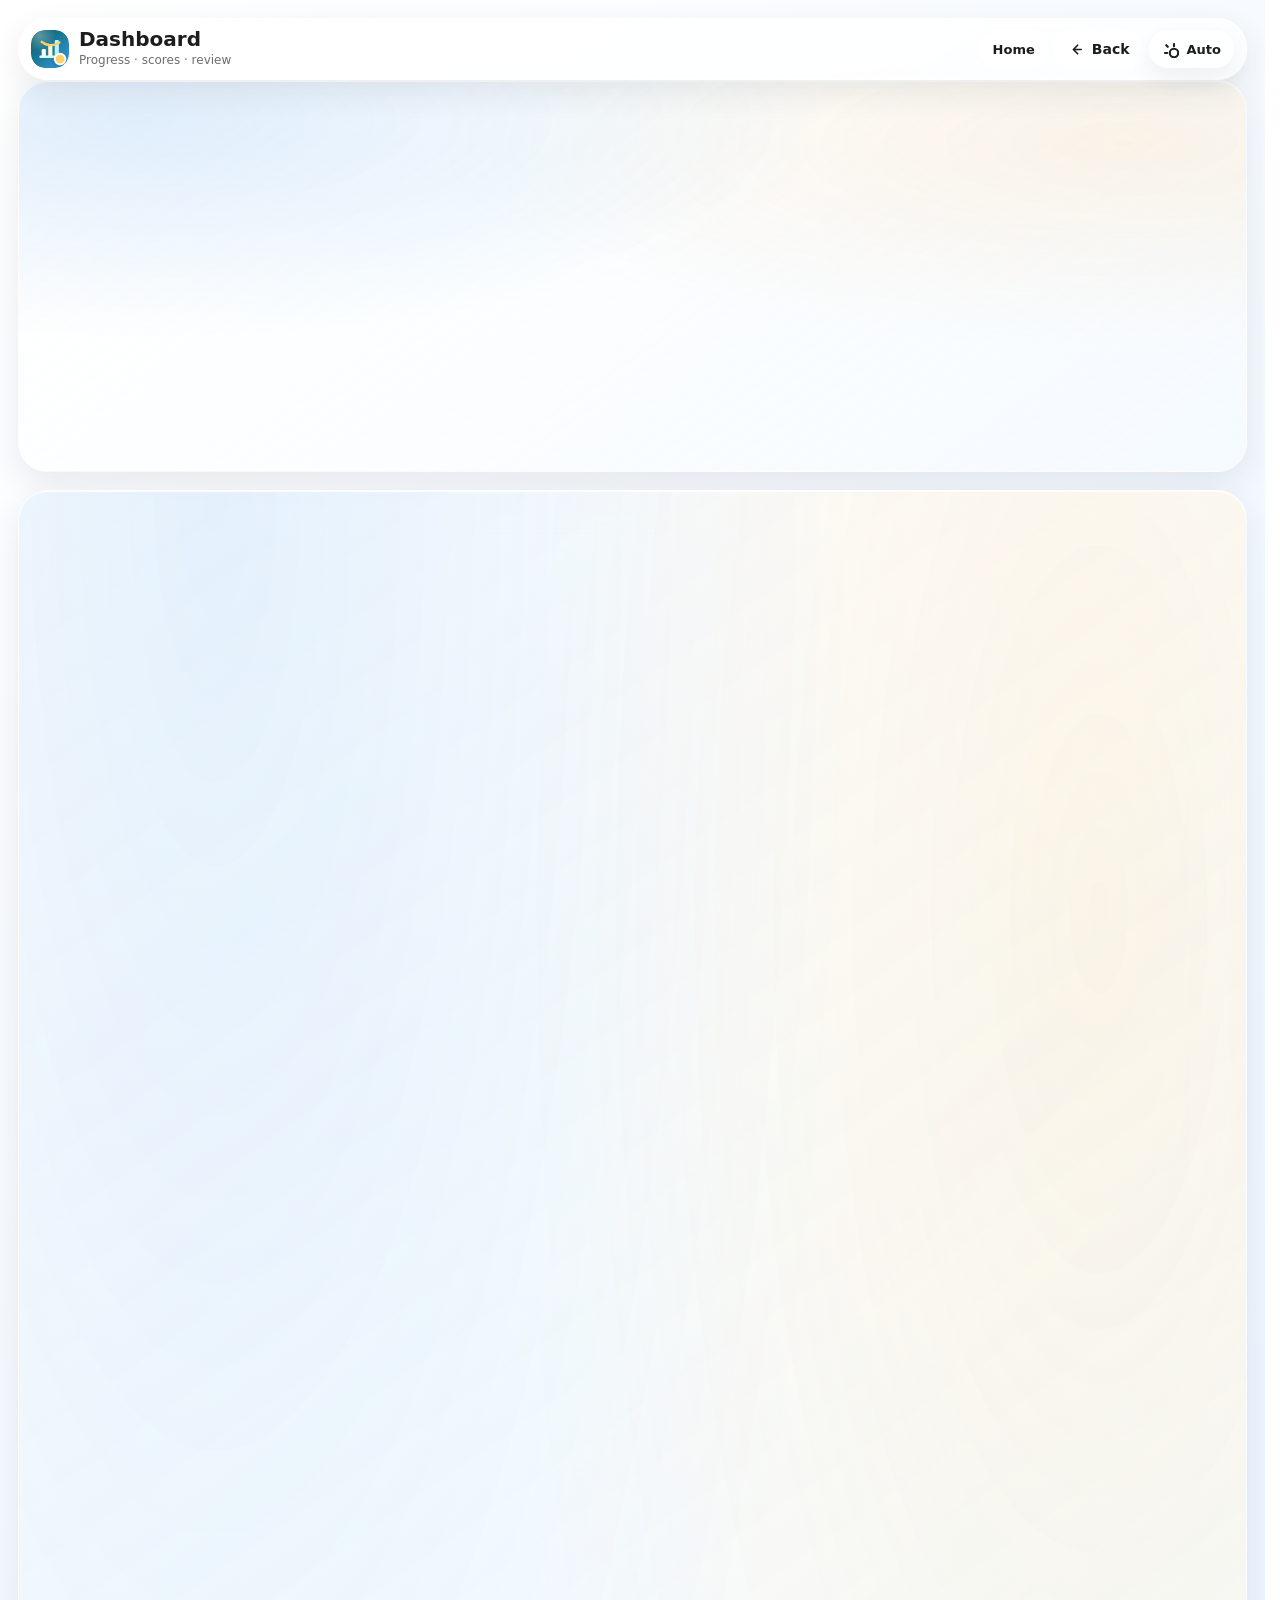
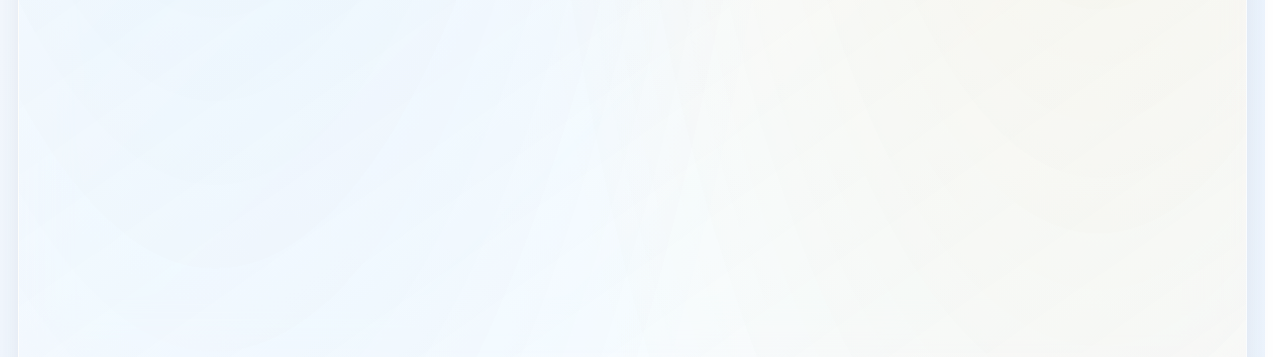
==== dashboard.html @ 64fb2391 "Move dashboard to dedicated page" ====
<!doctype html>
<html lang="en">
  <head>
    <meta charset="utf-8">
    <meta name="viewport" content="width=device-width, initial-scale=1">
    <title>AP Exam Practice | Dashboard</title>
    <meta name="description" content="AP Exam Practice study dashboard with local progress, score history, review priorities, and section shortcuts.">
    <meta property="og:title" content="AP Exam Practice | Dashboard">
    <meta property="og:description" content="Track local AP practice progress, score history, review priorities, and section shortcuts.">
    <meta property="og:type" content="website">
    <meta property="og:url" content="https://alanlu439.github.io/ap/dashboard.html">
    <meta property="og:image" content="https://alanlu439.github.io/ap/assets/social-preview.png">
    <meta name="twitter:card" content="summary_large_image">
    <meta name="twitter:image" content="https://alanlu439.github.io/ap/assets/social-preview.png">
    <link rel="icon" type="image/svg+xml" href="assets/ap-icon.svg">
    <script>try{const m=localStorage.getItem("ap-practice-theme-mode-v1");const s=window.matchMedia&&window.matchMedia("(prefers-color-scheme: dark)").matches?"dark":"light";document.documentElement.dataset.theme=m==="dark"||m==="light"?m:s;document.documentElement.dataset.themeMode=m==="dark"||m==="light"?m:"auto"}catch{document.documentElement.dataset.theme="light";document.documentElement.dataset.themeMode="auto"}</script>
    <link rel="stylesheet" href="styles.css">
  </head>
  <body>
    <div class="app-shell">
      <header class="topbar">
        <a class="brand-block brand-link" href="index.html" aria-label="AP Exam Practice home">
          <div class="brand-mark" aria-hidden="true">
            <img src="assets/ap-icon.svg" alt="">
          </div>
          <div>
            <h1>Dashboard</h1>
            <p>Progress · scores · review</p>
          </div>
        </a>
        <nav class="page-nav" aria-label="Dashboard navigation">
          <a href="index.html">Home</a>
          <button class="text-button secondary compact back-button" type="button" data-back-button><svg viewBox="0 0 24 24" aria-hidden="true"><path d="M15 6l-6 6 6 6M10 12h10"/></svg><span>Back</span></button>
        </nav>
      </header>

      <main class="dashboard-page">
        <section class="dashboard-command-header" aria-labelledby="studyDashboardTitle">
          <div>
            <span>Study Dashboard</span>
            <h2 id="studyDashboardTitle">All-in-one practice dashboard</h2>
          </div>
          <div class="dashboard-control-bar" aria-label="Dashboard controls">
            <label for="dashboardSubjectSelect">
              <span>Subject</span>
              <select id="dashboardSubjectSelect" aria-label="Select dashboard subject"></select>
            </label>
            <label for="dashboardUnitSelect">
              <span>Focus</span>
              <select id="dashboardUnitSelect" aria-label="Select dashboard unit focus"></select>
            </label>
          </div>
        </section>

        <section class="study-dashboard-panel dashboard-pro-panel" aria-label="Study dashboard">
          <div class="dashboard-hero-card dashboard-hero-card-pro">
            <div class="dashboard-ring" id="dashboardRing" aria-label="Overall practice completion">
              <strong id="dashboardRingValue">0%</strong>
              <span>complete</span>
            </div>
            <div class="dashboard-hero-copy">
              <span id="dashboardSubjectBadge">User Dashboard</span>
              <strong id="dashboardNextStep">Pick a subject to begin.</strong>
              <em id="dashboardNextMeta">Your work saves in this browser.</em>
              <div class="dashboard-hero-stats" aria-label="Dashboard overview">
                <div>
                  <span>Subject</span>
                  <strong id="dashboardHeroSubject">--</strong>
                </div>
                <div>
                  <span>Next</span>
                  <strong id="dashboardHeroNext">MCQ</strong>
                </div>
                <div>
                  <span>Review</span>
                  <strong id="dashboardHeroReview">0 items</strong>
                </div>
                <div>
                  <span>Best</span>
                  <strong id="dashboardHeroBest">--</strong>
                </div>
              </div>
              <div class="dashboard-progress-track" aria-hidden="true"><span id="dashboardOverallBar"></span></div>
            </div>
          </div>

          <div class="dashboard-action-strip" aria-label="Practice shortcuts">
            <a class="dashboard-action-card" href="full.html" data-ready="full">
              <span>Full Practice</span>
              <strong id="dashboardActionFullStatus">MCQ + FRQ</strong>
            </a>
            <a class="dashboard-action-card" href="mcq.html" data-ready="mcq">
              <span>Section I</span>
              <strong id="dashboardActionMcqStatus">Open MCQ</strong>
            </a>
            <a class="dashboard-action-card" href="frq.html" data-ready="frq">
              <span>Section II</span>
              <strong id="dashboardActionFrqStatus">Open FRQ</strong>
            </a>
          </div>

          <div class="dashboard-intel-grid" aria-label="Exam and performance intelligence">
            <article class="dashboard-intel-card dashboard-intel-card-wide">
              <span>Exam Structure</span>
              <strong id="dashboardStructureTitle">Pick a subject</strong>
              <em id="dashboardStructureMeta">Timing, weights, and question counts update here.</em>
            </article>
            <article class="dashboard-intel-card">
              <span>Weight Split</span>
              <strong id="dashboardWeightSplit">--</strong>
              <em id="dashboardWeightMeta">MCQ and FRQ contribution.</em>
            </article>
            <article class="dashboard-intel-card">
              <span>Attempt Trend</span>
              <strong id="dashboardTrend">--</strong>
              <em id="dashboardTrendMeta">Submit two attempts to compare.</em>
            </article>
            <article class="dashboard-intel-card">
              <span>Average</span>
              <strong id="dashboardAverageScore">--</strong>
              <em id="dashboardAverageMeta">No score history yet.</em>
            </article>
          </div>

          <div class="dashboard-grid dashboard-kpi-grid" aria-label="Study progress summary">
            <div class="dashboard-card">
              <span>MCQ</span>
              <strong id="dashboardMcqProgress">0 / 0</strong>
              <em id="dashboardMcqHint">Section I progress</em>
            </div>
            <div class="dashboard-card">
              <span>FRQ</span>
              <strong id="dashboardFrqProgress">0 / 0</strong>
              <em id="dashboardFrqHint">Section II progress</em>
            </div>
            <div class="dashboard-card">
              <span>Last Score</span>
              <strong id="dashboardLastScore">--</strong>
              <em id="dashboardLastScoreMeta">Submit a section to track scores.</em>
            </div>
            <div class="dashboard-card">
              <span>Best Score</span>
              <strong id="dashboardBestScore">--</strong>
              <em id="dashboardBestMeta">No submitted attempts yet.</em>
            </div>
            <div class="dashboard-card">
              <span>Time Left</span>
              <strong id="dashboardTimeRemaining">--</strong>
              <em id="dashboardTimeMeta">Based on saved progress.</em>
            </div>
            <div class="dashboard-card">
              <span>Completion</span>
              <strong id="dashboardCompletionStatus">0 / 2</strong>
              <em id="dashboardCompletionMeta">Sections submitted.</em>
            </div>
          </div>

          <div class="dashboard-pro-grid" aria-label="Dashboard insights">
            <div class="dashboard-panel-block dashboard-plan-block">
              <div>
                <span>Plan</span>
                <strong>Next best steps</strong>
              </div>
              <ol class="dashboard-plan-list" id="dashboardPlanList"></ol>
            </div>
            <div class="dashboard-panel-block">
              <div>
                <span>Review Queue</span>
                <strong id="dashboardReviewQueue">0 items</strong>
                <em id="dashboardReviewHint">Missed, flagged, and guessed items appear here.</em>
              </div>
              <div>
                <span>Needs Practice</span>
                <strong id="dashboardWeakUnit">No data yet</strong>
                <em id="dashboardWeakMeta">Submit MCQ or FRQ to identify priority units.</em>
              </div>
              <div>
                <span>Saved Work</span>
                <strong id="dashboardSavedWork">--</strong>
                <em id="dashboardSavedMeta">Answers save locally in this browser.</em>
              </div>
            </div>
          </div>

          <div class="score-history-card dashboard-history-card">
            <div>
              <span>History</span>
              <strong>Recent attempts</strong>
            </div>
            <ol id="scoreHistoryList" aria-label="Recent score history"></ol>
          </div>
        </section>

        <section class="docs-section compact-docs dashboard-resources">
          <h2>Resources</h2>
          <div class="docs-grid">
            <a href="https://apstudents.collegeboard.org/exam-dates" target="_blank" rel="noreferrer">AP Schedule</a>
            <a href="https://apstudents.collegeboard.org/courses" target="_blank" rel="noreferrer">AP Courses</a>
            <a href="legal.html">Disclaimer</a>
          </div>
        </section>
      </main>

      <footer class="site-footer">
        <div class="site-footer-main">
          <div class="footer-brand-row">
            <div>
              <strong>AP Exam Practice</strong>
              <span>Practice made by Alan · independent study tool</span>
            </div>
          </div>
          <nav class="footer-links" aria-label="Official AP links">
            <a href="https://apstudents.collegeboard.org/exam-dates" target="_blank" rel="noreferrer">AP Schedule</a>
            <a href="https://apstudents.collegeboard.org/courses" target="_blank" rel="noreferrer">AP Courses</a>
            <a href="https://www.collegeboard.org/" target="_blank" rel="noreferrer">College Board</a>
            <a href="https://github.com/alanlu439/ap/issues/new?title=Contact%20creator&body=Hi%20Alan%2C%0A%0AI%20want%20to%20ask%20about%3A%0A%0A" target="_blank" rel="noreferrer">Contact Creator</a>
            <a href="legal.html">Disclaimer</a>
          </nav>
        </div>
        <p>AP® and Advanced Placement® are trademarks registered by the College Board. This independent site is not affiliated with, reviewed by, or endorsed by College Board.</p>
      </footer>
    </div>

    <dialog class="ready-dialog" id="readyDialog" aria-labelledby="readyTitle">
      <form method="dialog">
        <div class="ready-dialog-body">
          <span class="home-greeting">Before you begin</span>
          <h2 id="readyTitle">Ready?</h2>
          <p id="readyDetail">Progress saves as you work.</p>
          <div class="ready-actions">
            <button class="text-button secondary" value="cancel" type="button" id="readyCancelBtn">Not yet</button>
            <button class="text-button primary" value="confirm" type="button" id="readyConfirmBtn">I'm ready</button>
          </div>
        </div>
      </form>
    </dialog>

    <script src="practice-data.js"></script>
    <script src="start.js"></script>
    <script src="chrome.js"></script>
  </body>
</html>
---- styles.css ----
:root {
  --bg: #f0fbfb;
  --surface: #ffffff;
  --surface-soft: #e8f7f5;
  --ink: #172123;
  --muted: #5c6b70;
  --line: #cde1e4;
  --teal: #0d9298;
  --teal-dark: #075f64;
  --teal-soft: #d6f6f2;
  --amber: #ec9a26;
  --amber-soft: #fff1d8;
  --coral: #e35d4f;
  --blue: #2f6fed;
  --green: #13a66a;
  --green-soft: #e7f5ed;
  --red: #ba2f3a;
  --red-soft: #fae7e9;
  --shadow: 0 18px 48px rgba(8, 75, 84, 0.12);
  --shadow-soft: 0 10px 30px rgba(8, 75, 84, 0.09);
  --radius: 22px;
  --radius-sm: 14px;
  --radius-md: 22px;
  --radius-lg: 28px;
  --radius-xl: 30px;
  --radius-pill: 999px;
  --font: Inter, ui-sans-serif, system-ui, -apple-system, BlinkMacSystemFont, "Segoe UI", sans-serif;
}

* {
  box-sizing: border-box;
}

html {
  scroll-behavior: smooth;
  scrollbar-gutter: stable;
}

body {
  margin: 0;
  min-height: 100vh;
  background:
    radial-gradient(ellipse at 12% 4%, rgba(13, 146, 152, 0.22), rgba(13, 146, 152, 0.08) 34%, transparent 66%),
    radial-gradient(ellipse at 88% 8%, rgba(47, 111, 237, 0.17), rgba(47, 111, 237, 0.06) 35%, transparent 68%),
    radial-gradient(ellipse at 52% 96%, rgba(236, 154, 38, 0.18), rgba(236, 154, 38, 0.06) 38%, transparent 70%),
    linear-gradient(145deg, #f8fffd 0%, #eefbff 45%, #fff8ec 100%),
    linear-gradient(90deg, rgba(205, 225, 228, 0.34) 1px, transparent 1px),
    linear-gradient(180deg, rgba(205, 225, 228, 0.34) 1px, transparent 1px);
  background-size: auto, auto, auto, auto, 44px 44px, 44px 44px;
  color: var(--ink);
  font-family: var(--font);
}

button,
input,
textarea {
  font: inherit;
}

button {
  cursor: pointer;
}

a {
  color: inherit;
}

.mouse-glow {
  will-change: transform, opacity;
  position: fixed;
  top: 0;
  left: 0;
  z-index: 3;
  width: 420px;
  height: 420px;
  pointer-events: none;
  border-radius: 50%;
  opacity: 0;
  background:
    radial-gradient(circle, rgba(255, 226, 164, 0.34), rgba(13, 146, 152, 0.18) 36%, transparent 68%);
  filter: blur(20px);
  mix-blend-mode: screen;
  transform: translate3d(50vw, 50vh, 0);
  transition: opacity 180ms ease;
}

.has-mouse .mouse-glow {
  opacity: 0.78;
}

.custom-cursor-enabled,
.custom-cursor-enabled * {
  cursor: none !important;
}

.custom-cursor {
  will-change: transform, opacity, width, height;
  position: fixed;
  top: 0;
  left: 0;
  z-index: 1000;
  width: 34px;
  height: 34px;
  pointer-events: none;
  opacity: 0;
  border: 2px solid rgba(255, 226, 164, 0.95);
  border-radius: 50%;
  background:
    radial-gradient(circle at center, #ffffff 0 3px, transparent 4px),
    radial-gradient(circle, rgba(13, 146, 152, 0.22), transparent 62%);
  box-shadow:
    0 0 0 1px rgba(7, 95, 100, 0.18),
    0 0 24px rgba(236, 154, 38, 0.34);
  transform: translate3d(50vw, 50vh, 0);
  translate: -50% -50%;
  transition: width 140ms ease, height 140ms ease, border-color 140ms ease, opacity 160ms ease, background 140ms ease;
}

.has-mouse .custom-cursor {
  opacity: 1;
}

.custom-cursor.is-action {
  width: 50px;
  height: 50px;
  border-color: rgba(47, 111, 237, 0.9);
  background:
    radial-gradient(circle at center, #ffe2a4 0 4px, transparent 5px),
    radial-gradient(circle, rgba(47, 111, 237, 0.28), transparent 64%);
  box-shadow:
    0 0 0 1px rgba(47, 111, 237, 0.2),
    0 0 30px rgba(47, 111, 237, 0.28);
}

.custom-cursor.is-down {
  width: 28px;
  height: 28px;
  border-color: rgba(236, 154, 38, 0.95);
}

.start-screen,
.app-shell {
  position: relative;
  z-index: 1;
}

.nav-link {
  display: inline-flex;
  align-items: center;
  justify-content: center;
  text-decoration: none;
}

.start-screen {
  position: relative;
  min-height: 100vh;
  padding: 18px;
  overflow: hidden;
}

.start-screen::before {
  content: "";
  position: fixed;
  inset: 0;
  z-index: -1;
  pointer-events: none;
  background:
    radial-gradient(ellipse at 10% 18%, rgba(13, 146, 152, 0.1), transparent 54%),
    radial-gradient(ellipse at 88% 18%, rgba(47, 111, 237, 0.08), transparent 56%),
    radial-gradient(ellipse at 48% 88%, rgba(236, 154, 38, 0.1), transparent 58%),
    linear-gradient(90deg, rgba(205, 225, 228, 0.24) 1px, transparent 1px),
    linear-gradient(180deg, rgba(205, 225, 228, 0.24) 1px, transparent 1px);
  background-size: auto, auto, auto, 56px 56px, 56px 56px;
  animation: homeGridDrift 18s linear infinite;
}

.start-shell {
  display: grid;
  align-content: start;
  gap: 22px;
  width: min(1440px, 100%);
  min-height: calc(100vh - 36px);
  margin: 0 auto;
}

.start-nav,
.start-meta,
.subject-panel,
.mode-card {
  border: 1px solid var(--line);
  border-radius: var(--radius);
  background: rgba(255, 255, 255, 0.9);
  box-shadow: var(--shadow-soft);
}

.start-nav {
  position: relative;
  display: flex;
  flex-wrap: wrap;
  align-items: center;
  justify-content: space-between;
  gap: 18px;
  padding: 18px 22px;
  overflow: hidden;
  border-color: rgba(124, 198, 205, 0.72);
  background:
    radial-gradient(ellipse at 7% 18%, rgba(255, 226, 164, 0.42), transparent 42%),
    radial-gradient(ellipse at 88% 8%, rgba(47, 111, 237, 0.17), transparent 50%),
    linear-gradient(135deg, rgba(255, 255, 255, 0.96), rgba(214, 246, 242, 0.86) 54%, rgba(255, 248, 236, 0.82));
  box-shadow: 0 18px 46px rgba(8, 75, 84, 0.14);
  backdrop-filter: blur(18px);
  animation: homeFadeUp 460ms ease;
}

.start-nav::before {
  content: "";
  position: absolute;
  inset: 0;
  pointer-events: none;
  background: linear-gradient(115deg, transparent 38%, rgba(255, 255, 255, 0.45) 49%, transparent 61%);
  opacity: 0.74;
  transform: translateX(-55%);
  animation: headerSheen 8s ease-in-out infinite;
}

.start-nav > * {
  position: relative;
  z-index: 1;
}

.start-nav .brand-mark {
  flex-basis: 54px;
  width: 54px;
  height: 54px;
  box-shadow:
    0 16px 28px rgba(7, 95, 100, 0.2),
    0 0 0 5px rgba(255, 255, 255, 0.58);
}

.start-nav .brand-mark img {
  width: 54px;
  height: 54px;
}

.start-nav h1 {
  font-size: clamp(24px, 3vw, 32px);
  line-height: 1;
}

.start-nav .home-wordmark {
  flex: 1 1 360px;
  align-self: stretch;
  padding: 2px 0;
}

.start-nav .home-wordmark h1 {
  position: relative;
  display: inline-block;
  max-width: 100%;
  padding: 4px 0 14px;
  color: #071a1f;
  font-family: Avenir Next, Inter, ui-sans-serif, system-ui, -apple-system, BlinkMacSystemFont, Segoe UI, sans-serif;
  font-size: clamp(34px, 5.5vw, 56px);
  font-weight: 950;
  line-height: 0.98;
  letter-spacing: 0;
  text-wrap: balance;
  text-shadow: none;
}

.start-nav .home-wordmark h1 span {
  color: #075f64;
  display: inline-block;
  margin-right: 8px;
}

.start-nav .home-wordmark h1::after {
  content: "";
  position: absolute;
  left: 0;
  bottom: 0;
  width: min(220px, 72%);
  height: 5px;
  border-radius: 999px;
  background: linear-gradient(90deg, #075f64, #2f6fed 72%, #f2a93b);
  box-shadow: 0 10px 24px rgba(47, 111, 237, 0.24);
}

.start-nav .subject-search {
  flex: 1 1 320px;
  max-width: 520px;
  min-width: min(100%, 280px);
  min-height: 50px;
  margin-left: auto;
  display: flex;
  align-items: center;
  gap: 10px;
  padding: 0 15px;
  border: 1px solid rgba(7, 95, 100, 0.18);
  border-radius: var(--radius);
  background: rgba(255, 255, 255, 0.82);
  box-shadow:
    0 16px 34px rgba(47, 111, 237, 0.12),
    inset 0 1px 0 rgba(255, 255, 255, 0.72);
  transition: border-color 160ms ease, box-shadow 160ms ease, background 160ms ease;
}

.start-nav .subject-search:focus-within {
  border-color: var(--blue);
  background: rgba(255, 255, 255, 0.96);
  box-shadow:
    0 18px 38px rgba(47, 111, 237, 0.18),
    0 0 0 4px rgba(47, 111, 237, 0.12);
}

.start-nav .subject-search svg {
  flex: 0 0 auto;
  width: 20px;
  height: 20px;
  fill: none;
  stroke: var(--teal-dark);
  stroke-width: 2.2;
  stroke-linecap: round;
  stroke-linejoin: round;
}

.start-nav .subject-search input {
  width: 100%;
  min-width: 0;
  border: 0;
  outline: 0;
  background: transparent;
  color: var(--ink);
  font: inherit;
  font-size: 16px;
  font-weight: 800;
}

.start-nav .subject-search input::placeholder {
  color: rgba(42, 67, 73, 0.56);
}

.start-nav .nav-cta {
  display: inline-flex;
  align-items: center;
  justify-content: center;
  gap: 10px;
  min-width: 164px;
  min-height: 48px;
  border: 1px solid rgba(255, 255, 255, 0.5);
  box-shadow:
    0 16px 34px rgba(47, 111, 237, 0.2),
    inset 0 1px 0 rgba(255, 255, 255, 0.3);
  text-decoration: none;
}

.start-nav .nav-cta svg {
  width: 18px;
  height: 18px;
  fill: none;
  stroke: currentColor;
  stroke-width: 2.4;
  stroke-linecap: round;
  stroke-linejoin: round;
  transition: transform 160ms ease;
}

.start-nav .nav-cta:hover svg {
  transform: translateX(3px);
}


.compact {
  min-height: 38px;
  padding: 0 13px;
}

.start-hero {
  position: relative;
  display: grid;
  grid-template-columns: minmax(0, 1fr) minmax(420px, 520px);
  align-items: center;
  gap: clamp(20px, 4vw, 58px);
  min-height: 455px;
  padding: clamp(24px, 4vw, 56px);
  overflow: hidden;
  border: 1px solid rgba(157, 201, 207, 0.78);
  border-radius: var(--radius);
  background:
    radial-gradient(ellipse at 12% 10%, rgba(255, 255, 255, 0.9), transparent 52%),
    radial-gradient(ellipse at 95% 12%, rgba(214, 246, 242, 0.62), transparent 60%),
    linear-gradient(135deg, rgba(255, 255, 255, 0.84), rgba(236, 250, 248, 0.64) 58%, rgba(255, 246, 232, 0.42)),
    rgba(255, 255, 255, 0.56);
  animation: homeFadeUp 540ms ease 70ms;
}

.start-hero::before {
  content: "";
  position: absolute;
  inset: 0;
  pointer-events: none;
  background:
    radial-gradient(ellipse at 18% 30%, rgba(13, 146, 152, 0.1), transparent 58%),
    radial-gradient(ellipse at 86% 74%, rgba(236, 154, 38, 0.12), transparent 62%);
}

.start-copy,
.start-hero {
  position: relative;
}

.start-copy {
  animation: homeFadeUp 620ms ease 130ms;
}

.home-greeting {
  display: inline-flex;
  margin-bottom: 14px;
  color: var(--teal-dark);
  font-size: 14px;
  font-weight: 850;
  line-height: 1.2;
}

.start-copy h2 {
  max-width: 820px;
  font-size: clamp(42px, 6vw, 82px);
  font-weight: 850;
  line-height: 0.98;
  letter-spacing: 0;
}

.start-copy p {
  max-width: 650px;
  margin-top: 22px;
  color: #3d4d51;
  font-size: 18px;
  line-height: 1.55;
}

.home-visual {
  position: relative;
  display: grid;
  align-content: space-between;
  gap: 24px;
  min-height: 326px;
  padding: 28px;
  border: 1px solid rgba(109, 184, 192, 0.72);
  border-radius: var(--radius);
  background:
    radial-gradient(ellipse at 18% 16%, rgba(255, 226, 164, 0.24), transparent 42%),
    radial-gradient(ellipse at 86% 82%, rgba(47, 111, 237, 0.24), transparent 50%),
    linear-gradient(145deg, #063d45 0%, #08757f 48%, #0d9298 100%),
    #075f64;
  box-shadow: 0 24px 58px rgba(7, 95, 100, 0.24);
  backdrop-filter: blur(14px);
  overflow: hidden;
  animation: homeFloatIn 720ms ease 190ms, homeFloat 7s ease-in-out 1.1s infinite;
}

.home-visual::after {
  content: "";
  position: absolute;
  inset: -60%;
  pointer-events: none;
  background: linear-gradient(115deg, transparent 44%, rgba(255, 255, 255, 0.13) 50%, transparent 56%);
  animation: homeSheen 9s linear infinite;
}

.home-visual > * {
  position: relative;
  z-index: 1;
}

.home-visual-top {
  display: flex;
  align-items: center;
  justify-content: space-between;
  flex-wrap: wrap;
  gap: 12px 18px;
  padding-bottom: 18px;
  border-bottom: 1px solid rgba(255, 255, 255, 0.18);
}

.home-visual-top span {
  color: rgba(255, 255, 255, 0.74);
  font-size: 12px;
  font-weight: 850;
  text-transform: uppercase;
  letter-spacing: 0.04em;
}

.home-visual-top strong {
  color: #fff2d8;
  font-size: 20px;
  line-height: 1;
}

.subject-radar {
  display: grid;
  grid-template-columns: repeat(2, minmax(0, 1fr));
  gap: 10px;
}

.subject-radar span {
  min-width: 0;
  padding: 14px 12px;
  border: 1px solid rgba(255, 255, 255, 0.26);
  border-radius: var(--radius);
  background: rgba(255, 255, 255, 0.12);
  color: rgba(255, 255, 255, 0.86);
  font-size: 14px;
  font-weight: 850;
  line-height: 1.1;
  box-shadow: inset 0 1px 0 rgba(255, 255, 255, 0.18);
}

.subject-radar span:nth-child(3),
.subject-radar span:nth-child(6) {
  background: rgba(255, 226, 164, 0.14);
}

.available-now-card {
  display: grid;
  gap: 14px;
  padding: 16px;
  border: 1px solid rgba(255, 255, 255, 0.3);
  border-radius: var(--radius);
  background: rgba(255, 255, 255, 0.13);
  box-shadow: 0 14px 32px rgba(0, 31, 35, 0.16);
}

.available-now-card > div:first-child {
  display: flex;
  align-items: baseline;
  justify-content: space-between;
  gap: 12px;
}

.available-now-card > div:first-child span {
  color: rgba(255, 255, 255, 0.72);
  font-size: 12px;
  font-weight: 850;
  text-transform: uppercase;
  letter-spacing: 0.04em;
}

.available-now-card > div:first-child strong {
  color: #fff2d8;
  font-size: 20px;
}

.available-now-card p {
  margin: 0;
  color: rgba(255, 255, 255, 0.78);
  font-size: 14px;
  line-height: 1.45;
}

.countdown-clock {
  display: grid;
  grid-template-columns: repeat(4, minmax(0, 1fr));
  gap: 12px;
}

.countdown-unit {
  display: grid;
  place-items: center;
  min-width: 0;
  padding: 12px 7px;
  border: 1px solid #83c3cb;
  border-radius: var(--radius);
  background:
    linear-gradient(180deg, rgba(255, 255, 255, 0.94), rgba(214, 246, 242, 0.88)),
    #fbfdfd;
  box-shadow: inset 0 1px 0 rgba(255, 255, 255, 0.7);
  animation: countdownGlow 3.6s ease-in-out infinite;
}

.countdown-unit:nth-child(2) {
  animation-delay: 0.2s;
}

.countdown-unit:nth-child(3) {
  animation-delay: 0.4s;
}

.countdown-unit:nth-child(4) {
  animation-delay: 0.6s;
}

.countdown-unit strong {
  display: block;
  color: #055e70;
  font-variant-numeric: tabular-nums;
  letter-spacing: 0;
  line-height: 0.9;
}

.countdown-unit span {
  margin-top: 8px;
  color: var(--muted);
  font-size: 11px;
  font-weight: 850;
  text-transform: uppercase;
  letter-spacing: 0.04em;
}

.hero-countdown {
  gap: 16px;
}

.hero-countdown .countdown-unit {
  min-height: 154px;
  padding: 20px 12px;
  border-color: rgba(255, 255, 255, 0.38);
  background:
    linear-gradient(180deg, rgba(255, 255, 255, 0.2), rgba(255, 255, 255, 0.1)),
    rgba(255, 255, 255, 0.1);
  box-shadow:
    inset 0 1px 0 rgba(255, 255, 255, 0.36),
    0 12px 26px rgba(0, 31, 35, 0.18);
  animation: countdownGlow 4.6s ease-in-out infinite;
}

.hero-countdown .countdown-unit strong {
  color: #ffffff;
  font-size: clamp(48px, 4.2vw, 70px);
  text-shadow: 0 8px 22px rgba(0, 31, 35, 0.24);
}

.hero-countdown .countdown-unit span {
  color: rgba(255, 255, 255, 0.75);
}

.compact-countdown {
  margin-top: 8px;
}

.compact-countdown .countdown-unit {
  min-height: 70px;
  padding: 8px 7px;
}

.compact-countdown .countdown-unit strong {
  font-size: clamp(24px, 3vw, 34px);
}

.home-bars {
  display: grid;
  grid-template-columns: repeat(5, 1fr);
  align-items: end;
  gap: 10px;
  min-height: 145px;
  padding: 14px;
  border: 1px solid var(--line);
  border-radius: var(--radius);
  background:
    linear-gradient(180deg, rgba(216, 225, 227, 0.55) 1px, transparent 1px),
    #fbfdfd;
  background-size: 100% 34px;
}

.home-bars span {
  transform-origin: bottom;
  min-height: 28px;
  height: var(--bar-height);
  border-radius: 7px 7px 3px 3px;
  background: linear-gradient(180deg, var(--teal), var(--teal-dark));
  box-shadow: inset 0 1px 0 rgba(255, 255, 255, 0.34);
  animation: homeBarBreathe 4.8s ease-in-out infinite;
}

.home-bars span:nth-child(even) {
  background: linear-gradient(180deg, #f4b95a, var(--amber));
}

.home-bars span:nth-child(2) {
  animation-delay: 0.35s;
}

.home-bars span:nth-child(3) {
  animation-delay: 0.7s;
}

.home-bars span:nth-child(4) {
  animation-delay: 1.05s;
}

.home-bars span:nth-child(5) {
  animation-delay: 1.4s;
}

.start-actions {
  display: flex;
  flex-wrap: wrap;
  gap: 10px;
  margin-top: 28px;
}

.start-actions .primary {
  margin-left: 0;
}

.large {
  min-height: 48px;
  padding: 0 18px;
  font-size: 15px;
}

.subject-panel {
  display: grid;
  gap: 16px;
  padding: 20px;
  animation: homeFadeUp 560ms ease 145ms;
}

.subject-heading {
  display: flex;
  align-items: flex-start;
  justify-content: space-between;
  gap: 18px;
}

.subject-heading h2 {
  font-size: 24px;
  line-height: 1.15;
}

.subject-sort {
  display: inline-flex;
  align-items: center;
  gap: 9px;
  min-height: 40px;
  padding: 4px 8px 4px 13px;
  border: 1px solid rgba(0, 113, 227, 0.15);
  border-radius: 999px;
  background: rgba(245, 250, 255, 0.68);
  box-shadow: inset 0 1px 0 rgba(255, 255, 255, 0.74);
}

.subject-sort span {
  color: var(--muted);
  font-size: 11px;
  font-weight: 850;
  line-height: 1;
  letter-spacing: 0.04em;
  text-transform: uppercase;
}

.subject-sort select {
  min-width: 104px;
  border: 0;
  outline: 0;
  background: transparent;
  color: #0066cc;
  font: inherit;
  font-size: 13px;
  font-weight: 760;
  cursor: pointer;
}

.subject-heading p {
  max-width: 720px;
  margin-top: 6px;
  color: #3d4d51;
  font-size: 14px;
  line-height: 1.45;
}

.subject-heading strong {
  flex: 0 0 auto;
  padding: 9px 11px;
  border: 1px solid #8fcbd1;
  border-radius: var(--radius);
  background: var(--teal-soft);
  color: var(--teal-dark);
  font-size: 13px;
  line-height: 1.2;
}

.subject-grid {
  display: grid;
  grid-template-columns: repeat(5, minmax(0, 1fr));
  gap: 10px;
}

.subject-card {
  display: grid;
  gap: 8px;
  min-height: 116px;
  padding: 14px;
  border: 1px solid rgba(157, 201, 207, 0.82);
  border-radius: var(--radius);
  background: rgba(255, 255, 255, 0.82);
  color: var(--ink);
  text-align: left;
  box-shadow: none;
  transition: transform 160ms ease, border-color 160ms ease, box-shadow 160ms ease, background 160ms ease;
}

.subject-card[hidden] {
  display: none;
}

.subject-card:hover,
.subject-card.is-selected {
  border-color: var(--teal);
  box-shadow: 0 14px 34px rgba(13, 146, 152, 0.13);
  transform: translateY(-2px);
}

.subject-card.is-selected {
  background: linear-gradient(135deg, #ffffff, var(--teal-soft) 58%, #fff8ec);
}

.subject-card.is-search-match:not(.is-selected) {
  border-color: var(--blue);
  box-shadow: 0 14px 34px rgba(47, 111, 237, 0.13);
}

.subject-card span,
.subject-card em {
  color: var(--muted);
  font-size: 11px;
  font-style: normal;
  font-weight: 850;
  line-height: 1.15;
  text-transform: uppercase;
  letter-spacing: 0.04em;
}

.subject-card strong {
  color: var(--teal-dark);
  font-size: 17px;
  line-height: 1.12;
}

.subject-card.is-available em {
  color: var(--green);
}

.subject-panel.is-pulsing {
  animation: subjectPulse 900ms ease;
}


.sr-only {
  position: absolute;
  width: 1px;
  height: 1px;
  padding: 0;
  margin: -1px;
  overflow: hidden;
  clip: rect(0, 0, 0, 0);
  white-space: nowrap;
  border: 0;
}

.home-info-panel {
  display: grid;
  gap: 16px;
  padding: 20px;
  animation: homeFadeUp 560ms ease 190ms;
}

.home-info-grid {
  display: grid;
  grid-template-columns: repeat(3, minmax(0, 1fr));
  gap: 12px;
}

.home-info-card {
  display: grid;
  gap: 8px;
  min-height: 154px;
  padding: 17px;
  border: 1px solid rgba(143, 203, 209, 0.86);
  border-radius: var(--radius);
  background:
    radial-gradient(ellipse at 90% 12%, rgba(244, 185, 90, 0.22), transparent 42%),
    linear-gradient(135deg, rgba(255, 255, 255, 0.92), rgba(232, 247, 245, 0.72));
  color: var(--ink);
  text-decoration: none;
  transition: transform 160ms ease, border-color 160ms ease, box-shadow 160ms ease, background 160ms ease;
}

.home-info-card:hover {
  border-color: var(--teal);
  background:
    radial-gradient(ellipse at 90% 12%, rgba(244, 185, 90, 0.28), transparent 42%),
    linear-gradient(135deg, #ffffff, var(--teal-soft));
  box-shadow: 0 16px 38px rgba(13, 146, 152, 0.14);
  transform: translateY(-2px);
}

.home-info-card span {
  color: var(--muted);
  font-size: 11px;
  font-weight: 850;
  letter-spacing: 0.04em;
  line-height: 1.1;
  text-transform: uppercase;
}

.home-info-card strong {
  color: var(--teal-dark);
  font-size: 21px;
  line-height: 1.08;
}

.home-info-card em {
  color: #3d4d51;
  font-size: 13px;
  font-style: normal;
  line-height: 1.42;
}

.exam-timeline-panel {
  display: grid;
  gap: 16px;
  padding: 22px;
  overflow: hidden;
  border: 1px solid rgba(255, 255, 255, 0.68);
  border-radius: var(--radius);
  background:
    radial-gradient(ellipse at 12% 10%, rgba(255, 255, 255, 0.9), transparent 52%),
    radial-gradient(ellipse at 88% 22%, rgba(0, 113, 227, 0.1), transparent 48%),
    linear-gradient(145deg, rgba(255, 255, 255, 0.74), rgba(247, 251, 255, 0.5)),
    rgba(255, 255, 255, 0.52);
  box-shadow:
    inset 0 1px 0 rgba(255, 255, 255, 0.9),
    0 20px 48px rgba(31, 42, 55, 0.08);
  backdrop-filter: blur(24px) saturate(155%);
  -webkit-backdrop-filter: blur(24px) saturate(155%);
}

.timeline-head {
  display: flex;
  align-items: flex-start;
  justify-content: space-between;
  gap: 16px;
}

.timeline-head span,
.deadline-card span,
.timeline-session span {
  color: #86868b;
  font-size: 11px;
  font-weight: 650;
  letter-spacing: 0.04em;
  line-height: 1.15;
  text-transform: uppercase;
}

.timeline-head h2 {
  margin-top: 4px;
  color: #1d1d1f;
  font-size: clamp(28px, 4vw, 46px);
  font-weight: 730;
  line-height: 1;
}

.timeline-head a {
  flex: 0 0 auto;
  padding: 9px 12px;
  border: 1px solid rgba(0, 113, 227, 0.22);
  border-radius: 999px;
  background: rgba(245, 250, 255, 0.68);
  color: #0066cc;
  font-size: 13px;
  font-weight: 650;
  text-decoration: none;
}

.timezone-picker {
  display: inline-flex;
  align-items: center;
  gap: 8px;
  min-height: 36px;
  padding: 0 7px 0 12px;
  border: 1px solid rgba(0, 113, 227, 0.16);
  border-radius: 999px;
  background: rgba(245, 250, 255, 0.68);
  color: #0066cc;
}

.timezone-picker span {
  color: inherit;
  font-size: 12px;
  font-weight: 760;
  line-height: 1;
  letter-spacing: 0;
  text-transform: none;
}

.timezone-picker select {
  min-width: 98px;
  border: 0;
  outline: 0;
  background: transparent;
  color: inherit;
  font: inherit;
  font-size: 12px;
  font-weight: 760;
  cursor: pointer;
}

.timeline-live-card {
  display: grid;
  gap: 8px;
  padding: 16px;
  border: 1px solid rgba(0, 113, 227, 0.14);
  border-radius: 28px;
  background:
    radial-gradient(ellipse at 8% 18%, rgba(0, 113, 227, 0.14), transparent 46%),
    radial-gradient(ellipse at 92% 16%, rgba(255, 179, 64, 0.16), transparent 48%),
    rgba(255, 255, 255, 0.66);
  box-shadow:
    inset 0 1px 0 rgba(255, 255, 255, 0.84),
    0 18px 42px rgba(31, 42, 55, 0.08);
}

.timeline-live-card span {
  color: #0066cc;
  font-size: 11px;
  font-weight: 850;
  letter-spacing: 0.04em;
  line-height: 1;
  text-transform: uppercase;
}

.timeline-live-card strong {
  color: #1d1d1f;
  font-size: clamp(20px, 3vw, 30px);
  line-height: 1.08;
}

.timeline-live-card em {
  color: #4b5b62;
  font-size: 13px;
  font-style: normal;
  font-weight: 650;
  line-height: 1.35;
}

.timeline-progress {
  height: 8px;
  overflow: hidden;
  border-radius: 999px;
  background: rgba(0, 113, 227, 0.1);
}

.timeline-progress span {
  display: block;
  width: 0%;
  height: 100%;
  border-radius: inherit;
  background: linear-gradient(90deg, #0071e3, #5ac8fa, #ffb340);
  transition: width 320ms ease;
}

.timeline-controls {
  display: flex;
  flex-wrap: wrap;
  gap: 8px;
}

.timeline-filter {
  min-height: 34px;
  padding: 0 13px;
  border: 1px solid rgba(0, 113, 227, 0.14);
  border-radius: 999px;
  background: rgba(255, 255, 255, 0.62);
  color: #0066cc;
  font: inherit;
  font-size: 12px;
  font-weight: 760;
  cursor: pointer;
  transition: background 160ms ease, border-color 160ms ease, color 160ms ease, transform 160ms ease;
}

.timeline-filter:hover,
.timeline-filter.is-active {
  border-color: rgba(0, 113, 227, 0.42);
  background: #0071e3;
  color: #fff;
  transform: translateY(-1px);
}

.deadline-row {
  display: grid;
  grid-template-columns: repeat(2, minmax(0, 1fr));
  gap: 10px;
}

.deadline-card {
  display: grid;
  gap: 5px;
  padding: 14px;
  border: 1px solid rgba(255, 255, 255, 0.66);
  border-radius: var(--radius);
  background: rgba(255, 255, 255, 0.58);
  box-shadow: inset 0 1px 0 rgba(255, 255, 255, 0.86);
}

.deadline-card.is-completed {
  opacity: 0.68;
}

.deadline-card.is-upcoming {
  border-color: rgba(0, 113, 227, 0.18);
}

.deadline-card strong {
  color: #0066cc;
  font-size: 17px;
  line-height: 1.15;
}

.deadline-card em {
  color: #6e6e73;
  font-size: 13px;
  font-style: normal;
  line-height: 1.35;
}

.timeline-track {
  display: grid;
  grid-template-columns: 1fr;
  gap: 12px;
}

.timeline-day {
  position: relative;
  display: grid;
  align-content: start;
  gap: 10px;
  min-height: 0;
  padding: 14px;
  border: 1px solid rgba(255, 255, 255, 0.7);
  border-radius: var(--radius);
  background:
    linear-gradient(145deg, rgba(255, 255, 255, 0.7), rgba(247, 251, 255, 0.46)),
    rgba(255, 255, 255, 0.48);
  box-shadow: inset 0 1px 0 rgba(255, 255, 255, 0.9);
  transition: border-color 180ms ease, box-shadow 180ms ease, transform 180ms ease, opacity 180ms ease;
}

.timeline-day.is-collapsed {
  padding: 10px;
}

.timeline-day.is-today {
  border-color: rgba(0, 113, 227, 0.28);
  box-shadow:
    inset 0 1px 0 rgba(255, 255, 255, 0.94),
    0 18px 40px rgba(0, 113, 227, 0.08);
}

.timeline-day.has-live-session {
  transform: translateY(-2px);
}

.timeline-day::before {
  content: "";
  position: absolute;
  top: 18px;
  bottom: 16px;
  left: 20px;
  width: 2px;
  border-radius: 99px;
  background: linear-gradient(180deg, #0071e3, #5ac8fa, #ffb340);
  opacity: 0.28;
}

.timeline-day.is-collapsed::before {
  display: none;
  bottom: 18px;
  opacity: 0.16;
}

.timeline-date {
  position: relative;
  z-index: 1;
  display: inline-flex;
  align-items: center;
  justify-content: space-between;
  gap: 12px;
  width: 100%;
  min-height: 62px;
  padding: 12px 14px;
  border: 1px solid rgba(0, 113, 227, 0.14);
  border-radius: var(--radius-lg);
  background:
    radial-gradient(ellipse at 92% 16%, rgba(255, 180, 80, 0.13), transparent 46%),
    linear-gradient(135deg, rgba(255, 255, 255, 0.88), rgba(241, 248, 255, 0.72));
  color: #0066cc;
  font: inherit;
  font-size: 12px;
  font-weight: 760;
  line-height: 1;
}

.timeline-date-toggle {
  cursor: pointer;
  box-shadow:
    inset 0 1px 0 rgba(255, 255, 255, 0.82),
    0 12px 24px rgba(31, 42, 55, 0.06);
  transition: transform 180ms ease, box-shadow 180ms ease, background 180ms ease;
}

.timeline-date-toggle::after {
  width: 7px;
  height: 7px;
  border-right: 2px solid currentColor;
  border-bottom: 2px solid currentColor;
  margin-left: 2px;
  opacity: 0.82;
  transform: rotate(45deg) translateY(-1px);
  transition: transform 180ms ease;
  content: "";
}

.timeline-date-toggle:hover,
.timeline-date-toggle:focus-visible {
  border-color: rgba(0, 113, 227, 0.36);
  background:
    radial-gradient(ellipse at 92% 16%, rgba(255, 180, 80, 0.16), transparent 46%),
    linear-gradient(135deg, rgba(255, 255, 255, 0.96), rgba(234, 246, 255, 0.9));
  box-shadow:
    inset 0 1px 0 rgba(255, 255, 255, 0.9),
    0 16px 32px rgba(0, 113, 227, 0.12);
  transform: translateY(-1px);
}

.timeline-date-toggle[aria-expanded="true"] {
  border-color: rgba(0, 113, 227, 0.28);
  background:
    radial-gradient(ellipse at 92% 16%, rgba(255, 180, 80, 0.14), transparent 46%),
    linear-gradient(135deg, rgba(241, 248, 255, 0.96), rgba(255, 255, 255, 0.84));
}

.timeline-date-toggle[aria-expanded="true"]::after {
  transform: rotate(225deg) translate(-1px, -1px);
}

.timeline-date-main {
  display: flex;
  align-items: center;
  gap: 9px;
  min-width: 0;
}

.timeline-date-label {
  overflow: hidden;
  color: #1d1d1f;
  font-size: 15px;
  font-weight: 850;
  line-height: 1.1;
  text-overflow: ellipsis;
  white-space: nowrap;
}

.timeline-count {
  padding: 3px 7px;
  border-radius: 999px;
  background: rgba(0, 113, 227, 0.1);
  color: #0066cc;
  font-size: 10px;
  font-weight: 780;
  letter-spacing: 0.02em;
}

.timeline-preview {
  overflow: hidden;
  min-width: 0;
  color: #6e6e73;
  font-size: 12px;
  font-weight: 720;
  line-height: 1.2;
  text-align: right;
  text-overflow: ellipsis;
  white-space: nowrap;
}

.timeline-day-body {
  display: grid;
  gap: 10px;
  margin-top: 10px;
  overflow: hidden;
  animation: timelineBodyIn 180ms ease both;
}

.timeline-day.is-collapsed .timeline-day-body {
  display: none;
}

.timeline-session {
  position: relative;
  z-index: 1;
  display: grid;
  gap: 5px;
  min-height: 64px;
  margin-left: 16px;
  padding: 11px 12px;
  border: 1px solid rgba(0, 113, 227, 0.12);
  border-radius: var(--radius);
  background: rgba(255, 255, 255, 0.64);
  color: inherit;
  font: inherit;
  text-align: left;
  cursor: pointer;
  transition: border-color 180ms ease, background 180ms ease, box-shadow 180ms ease, transform 180ms ease, opacity 180ms ease;
}

.timeline-session.afternoon {
  border-color: rgba(255, 179, 64, 0.2);
}

.timeline-session:hover,
.timeline-session:focus-visible,
.timeline-session.is-selected {
  border-color: rgba(0, 113, 227, 0.44);
  background: rgba(255, 255, 255, 0.86);
  box-shadow: 0 14px 30px rgba(0, 113, 227, 0.12);
  transform: translateY(-2px);
}

.timeline-session.is-live {
  border-color: rgba(52, 199, 89, 0.48);
  background:
    radial-gradient(ellipse at 92% 12%, rgba(52, 199, 89, 0.14), transparent 48%),
    rgba(255, 255, 255, 0.82);
  animation: liveTimelinePulse 1800ms ease-in-out infinite;
}

.timeline-session.is-next {
  border-color: rgba(0, 113, 227, 0.34);
}

.timeline-session.is-completed {
  opacity: 0.62;
}

.timeline-session strong {
  color: #1d1d1f;
  font-size: 14px;
  font-weight: 680;
  line-height: 1.26;
}

.timeline-session em {
  width: fit-content;
  padding: 4px 7px;
  border-radius: 999px;
  background: rgba(0, 113, 227, 0.08);
  color: #0066cc;
  font-size: 10px;
  font-style: normal;
  font-weight: 820;
  letter-spacing: 0.03em;
  line-height: 1;
  text-transform: uppercase;
}

.timeline-session.is-live em {
  background: rgba(52, 199, 89, 0.14);
  color: #16833a;
}

.timeline-session.is-completed em {
  background: rgba(134, 134, 139, 0.12);
  color: #6e6e73;
}

.timeline-empty {
  margin: 0;
  padding: 18px;
  border: 1px dashed rgba(0, 113, 227, 0.2);
  border-radius: 22px;
  background: rgba(255, 255, 255, 0.5);
  color: #6e6e73;
  font-size: 14px;
  font-weight: 650;
  text-align: center;
}

.text-button.is-disabled,
.mode-card.is-disabled {
  opacity: 0.58;
}

.mode-popout {
  position: fixed;
  inset: 0;
  z-index: 860;
  display: grid;
  place-items: center;
  padding: 18px;
}

.mode-popout[hidden] {
  display: none;
}

.mode-popout-backdrop {
  position: absolute;
  inset: 0;
  border: 0;
  background:
    radial-gradient(ellipse at 20% 18%, rgba(13, 146, 152, 0.22), transparent 46%),
    radial-gradient(ellipse at 82% 84%, rgba(236, 154, 38, 0.18), transparent 48%),
    rgba(12, 31, 35, 0.38);
  backdrop-filter: blur(10px);
}

.mode-popout-card {
  position: relative;
  width: min(980px, calc(100vw - 28px));
  padding: clamp(18px, 3vw, 28px);
  border: 1px solid rgba(143, 203, 209, 0.84);
  border-radius: var(--radius);
  background:
    radial-gradient(ellipse at 10% 8%, rgba(255, 226, 164, 0.35), transparent 45%),
    radial-gradient(ellipse at 92% 18%, rgba(47, 111, 237, 0.14), transparent 50%),
    linear-gradient(135deg, rgba(255, 255, 255, 0.98), rgba(232, 247, 245, 0.96));
  box-shadow: 0 34px 90px rgba(17, 34, 38, 0.24);
  animation: modePop 220ms ease both;
}

.mode-popout-head {
  display: flex;
  align-items: flex-start;
  justify-content: space-between;
  gap: 18px;
}

.mode-popout-head span {
  color: var(--teal-dark);
  font-size: 12px;
  font-weight: 850;
  letter-spacing: 0.04em;
  text-transform: uppercase;
}

.mode-popout-head h2 {
  margin-top: 5px;
  font-size: clamp(28px, 4vw, 46px);
  line-height: 1;
}

.mode-close {
  display: grid;
  place-items: center;
  flex: 0 0 42px;
  width: 42px;
  height: 42px;
  border: 1px solid rgba(143, 203, 209, 0.88);
  border-radius: var(--radius);
  background: rgba(255, 255, 255, 0.74);
  color: var(--teal-dark);
  transition: transform 160ms ease, border-color 160ms ease, background 160ms ease;
}

.mode-close:hover {
  border-color: var(--teal);
  background: #fff;
  transform: translateY(-1px);
}

.mode-close svg {
  width: 20px;
  height: 20px;
  fill: none;
  stroke: currentColor;
  stroke-width: 2.4;
  stroke-linecap: round;
}

#modePopoutStatus {
  margin-top: 10px;
  color: #3d4d51;
  font-size: 15px;
  line-height: 1.45;
}

body.mode-popout-open {
  overflow: hidden;
}

.mode-popout .mode-grid {
  margin-top: 18px;
  animation: none;
}

.mode-popout .mode-card {
  min-height: 176px;
  padding: 22px;
  background: rgba(255, 255, 255, 0.86);
  box-shadow: 0 14px 34px rgba(8, 75, 84, 0.1);
}

.mode-popout .mode-card strong {
  font-size: clamp(34px, 4.8vw, 54px);
}

.mode-popout .mode-card.is-disabled {
  cursor: not-allowed;
  filter: grayscale(0.12);
}


.mode-grid {
  scroll-margin-top: 18px;
  display: grid;
  grid-template-columns: repeat(3, 1fr);
  gap: 14px;
  animation: homeFadeUp 560ms ease 160ms;
}

.mode-grid.is-pulsing .mode-card {
  animation: modePulse 1000ms ease;
}

.mode-grid.is-pulsing .mode-card:nth-child(2) {
  animation-delay: 70ms;
}

.mode-grid.is-pulsing .mode-card:nth-child(3) {
  animation-delay: 140ms;
}

.mode-card {
  display: grid;
  gap: 7px;
  min-height: 132px;
  padding: 18px;
  color: var(--ink);
  text-align: left;
  text-decoration: none;
  transition: transform 160ms ease, border-color 160ms ease, box-shadow 160ms ease, background 160ms ease;
}

.mode-card:hover,
.mode-card.is-selected {
  border-color: var(--teal);
  box-shadow: 0 16px 42px rgba(13, 146, 152, 0.18);
  transform: translateY(-2px);
}

.mode-card.is-selected {
  background: linear-gradient(135deg, #ffffff, var(--teal-soft) 62%, var(--amber-soft));
}

.mode-title,
.start-meta span {
  color: var(--muted);
  font-size: 12px;
  font-weight: 850;
  text-transform: uppercase;
  letter-spacing: 0.04em;
}

.mode-card strong {
  display: block;
  color: var(--teal-dark);
  font-size: 30px;
  line-height: 1;
}

.mode-card span:last-child {
  color: #415356;
  font-size: 14px;
  line-height: 1.35;
}

.start-meta {
  display: grid;
  grid-template-columns: repeat(3, 1fr);
  gap: 1px;
  overflow: hidden;
  background: var(--line);
  animation: homeFadeUp 560ms ease 220ms;
}

.start-meta div {
  min-width: 0;
  padding: 16px 18px;
  background: #fff;
}

.start-meta strong {
  display: block;
  margin-top: 5px;
  font-size: 15px;
  line-height: 1.35;
}

.format-panel {
  padding: 18px;
  border: 1px solid var(--line);
  border-radius: var(--radius);
  background: rgba(255, 255, 255, 0.94);
  box-shadow: var(--shadow-soft);
  animation: homeFadeUp 560ms ease 140ms;
}

.format-heading {
  display: flex;
  align-items: baseline;
  justify-content: space-between;
  gap: 12px;
  margin-bottom: 14px;
}

.format-heading h2 {
  font-size: 18px;
  line-height: 1.2;
}

.format-heading span,
.format-grid span {
  color: var(--muted);
  font-size: 12px;
  font-weight: 850;
  text-transform: uppercase;
  letter-spacing: 0.04em;
}

.format-grid {
  display: grid;
  grid-template-columns: repeat(3, 1fr);
  gap: 10px;
}

.countdown-card {
  display: flex;
  align-items: center;
  justify-content: space-between;
  gap: 16px;
  margin-bottom: 10px;
  padding: 16px;
  overflow: hidden;
  border: 1px solid #bfd6d8;
  border-radius: var(--radius);
  background:
    linear-gradient(90deg, rgba(20, 125, 130, 0.11), rgba(196, 122, 36, 0.09)),
    #fbfdfd;
}

.countdown-card-main {
  min-width: 0;
  flex: 1 1 430px;
}

.countdown-card span {
  color: var(--muted);
  font-size: 12px;
  font-weight: 850;
  text-transform: uppercase;
  letter-spacing: 0.04em;
}

.countdown-card p {
  max-width: 320px;
  color: #3d4d51;
  font-size: 14px;
  font-weight: 750;
  line-height: 1.4;
  text-align: right;
}

.format-grid div {
  padding: 14px;
  border: 1px solid var(--line);
  border-radius: var(--radius);
  background: #fbfdfd;
}

.format-grid strong {
  display: block;
  margin-top: 6px;
  color: var(--teal-dark);
  font-size: 24px;
  line-height: 1.05;
}

.format-grid p {
  margin-top: 8px;
  color: #3d4d51;
  font-size: 13px;
  line-height: 1.35;
}

.legal-strip {
  display: flex;
  flex-wrap: wrap;
  justify-content: space-between;
  gap: 8px;
  color: var(--muted);
  font-size: 12px;
  line-height: 1.45;
}

.legal-strip a,
.footer a {
  color: var(--teal-dark);
  font-weight: 850;
}

.ready-dialog {
  width: min(420px, calc(100vw - 28px));
  padding: 0;
  border: 1px solid var(--line);
  border-radius: var(--radius);
  background: #fff;
  color: var(--ink);
  box-shadow: 0 28px 70px rgba(17, 34, 38, 0.2);
}

.ready-dialog::backdrop {
  background: rgba(12, 31, 35, 0.34);
  backdrop-filter: blur(8px);
}

.ready-dialog-body {
  padding: 24px;
}

.ready-dialog h2 {
  font-size: 25px;
  line-height: 1.15;
}

.ready-dialog p {
  margin-top: 10px;
  color: #3d4d51;
  font-size: 15px;
  line-height: 1.5;
}

.ready-actions {
  display: flex;
  justify-content: flex-end;
  gap: 10px;
  margin-top: 20px;
}

.ready-modal {
  position: fixed;
  inset: 0;
  z-index: 900;
  display: grid;
  place-items: center;
  padding: 14px;
}

.ready-modal[hidden] {
  display: none;
}

.ready-modal .ready-dialog {
  position: relative;
}

.test-picker-modal {
  position: fixed;
  inset: 0;
  z-index: 900;
  display: grid;
  place-items: center;
  padding: 14px;
}

.test-picker-modal[hidden] {
  display: none;
}

.test-picker-backdrop {
  position: absolute;
  inset: 0;
  background: rgba(12, 31, 35, 0.34);
  backdrop-filter: blur(8px);
}

.test-picker {
  position: relative;
  width: min(520px, calc(100vw - 28px));
  padding: 0;
  border: 1px solid var(--line);
  border-radius: var(--radius);
  background: #fff;
  color: var(--ink);
  box-shadow: 0 28px 70px rgba(17, 34, 38, 0.2);
}

.test-picker-grid {
  display: grid;
  gap: 10px;
  margin-top: 18px;
}

.test-picker-option {
  display: grid;
  gap: 7px;
  padding: 15px;
  border: 1px solid #9bcdd3;
  border-radius: var(--radius);
  background: linear-gradient(135deg, #ffffff, #e8fbf7);
  color: var(--ink);
  text-decoration: none;
  transition: transform 160ms ease, border-color 160ms ease, box-shadow 160ms ease;
}

.test-picker-option:hover {
  transform: translateY(-2px);
  border-color: var(--teal);
  box-shadow: 0 14px 32px rgba(13, 146, 152, 0.14);
}

.test-picker-option strong {
  color: var(--teal-dark);
  font-size: 18px;
}

.test-picker-option span {
  color: #3d4d51;
  font-size: 13px;
  line-height: 1.35;
}

.legal-page {
  display: grid;
  gap: 18px;
  margin-top: 18px;
}

.legal-card {
  padding: 22px;
  border: 1px solid var(--line);
  border-radius: var(--radius);
  background: var(--surface);
  box-shadow: var(--shadow-soft);
}

.legal-card h2 {
  font-size: 22px;
  line-height: 1.2;
}

.legal-card p {
  max-width: 920px;
  margin-top: 12px;
  color: #304346;
  font-size: 15px;
  line-height: 1.55;
}

.app-shell {
  width: min(1440px, 100%);
  margin: 0 auto;
  padding: 18px;
}

.exam-entered .start-screen {
  display: none;
}

.topbar {
  position: sticky;
  top: 12px;
  z-index: 5;
  display: flex;
  align-items: center;
  justify-content: space-between;
  gap: 20px;
  min-height: 82px;
  padding: 14px 18px;
  background: rgba(255, 255, 255, 0.92);
  border: 1px solid var(--line);
  border-radius: var(--radius);
  box-shadow: var(--shadow-soft);
  backdrop-filter: blur(14px);
}

.page-nav {
  display: flex;
  flex-wrap: wrap;
  gap: 8px;
  margin-left: auto;
}

.page-nav a {
  min-height: 38px;
  padding: 0 12px;
  border: 1px solid var(--line);
  border-radius: var(--radius);
  background: #fff;
  color: var(--teal-dark);
  font-size: 13px;
  font-weight: 850;
  text-decoration: none;
}

.page-nav a {
  display: inline-flex;
  align-items: center;
}

.page-nav a:hover {
  border-color: var(--teal);
  background: var(--teal-soft);
}

.page-nav .text-button {
  min-height: 38px;
  margin-left: 0;
}

.back-button {
  display: inline-flex;
  align-items: center;
  gap: 8px;
}

.back-button svg {
  width: 17px;
  height: 17px;
  fill: none;
  stroke: currentColor;
  stroke-width: 2.35;
  stroke-linecap: round;
  stroke-linejoin: round;
}

.brand-block {
  display: flex;
  align-items: center;
  gap: 13px;
  min-width: 0;
}

.brand-link {
  color: inherit;
  text-decoration: none;
  border-radius: var(--radius);
  transition: color 160ms ease, transform 160ms ease;
}

.brand-link:hover {
  color: var(--teal-dark);
  transform: translateY(-1px);
}

.brand-link:focus-visible {
  outline: 3px solid rgba(47, 111, 237, 0.32);
  outline-offset: 4px;
}

.brand-block > div:last-child {
  min-width: 0;
}

.brand-mark {
  display: grid;
  place-items: center;
  flex: 0 0 42px;
  width: 42px;
  height: 42px;
  border-radius: 8px;
  background: transparent;
  color: #fff;
  font-weight: 800;
  letter-spacing: 0;
  overflow: hidden;
}

.brand-mark img {
  display: block;
  width: 42px;
  height: 42px;
}

h1,
h2,
h3,
p {
  margin: 0;
}

h1 {
  font-size: 22px;
  line-height: 1.15;
  letter-spacing: 0;
}

.brand-block p {
  margin-top: 4px;
  color: var(--muted);
  font-size: 13px;
  line-height: 1.3;
  overflow-wrap: anywhere;
}

.status-strip {
  display: grid;
  grid-template-columns: repeat(3, minmax(104px, 1fr));
  gap: 8px;
}

.status-item {
  min-width: 0;
  padding: 10px 12px;
  border: 1px solid var(--line);
  border-radius: var(--radius);
  background: #fbfdfd;
}

.status-item span {
  display: block;
  color: var(--muted);
  font-size: 11px;
  font-weight: 700;
  line-height: 1.2;
  text-transform: uppercase;
  letter-spacing: 0.04em;
}

.status-item strong {
  display: block;
  margin-top: 4px;
  font-size: 19px;
  line-height: 1.15;
}

.workspace {
  display: grid;
  grid-template-columns: minmax(0, 1fr) 360px;
  gap: 18px;
  margin-top: 18px;
}

.question-panel {
  min-width: 0;
}

.exam-note {
  margin-bottom: 12px;
  padding: 12px 14px;
  border: 1px solid #91cdd2;
  border-radius: var(--radius);
  background: linear-gradient(135deg, var(--surface-soft), #fff8ec);
  color: var(--teal-dark);
  font-size: 14px;
  line-height: 1.45;
}

.section-progress {
  width: 100%;
  height: 8px;
  margin-bottom: 14px;
  overflow: hidden;
  border: 1px solid #c8d8db;
  border-radius: 999px;
  background: #e7eeee;
}

.section-progress span {
  display: block;
  width: 0;
  height: 100%;
  border-radius: inherit;
  background: linear-gradient(90deg, var(--teal), var(--blue), var(--amber));
  transition: width 180ms ease;
}

.question-card,
.review-panel,
.control-panel,
.structure-panel,
.blueprint-panel {
  border: 1px solid var(--line);
  border-radius: var(--radius);
  background: var(--surface);
  box-shadow: var(--shadow-soft);
}

.question-card {
  padding: 28px;
  background:
    linear-gradient(180deg, rgba(255, 255, 255, 0.98), rgba(240, 251, 251, 0.92)),
    var(--surface);
}

.question-meta {
  display: flex;
  flex-wrap: wrap;
  justify-content: space-between;
  gap: 10px;
  margin-bottom: 18px;
  color: var(--muted);
  font-size: 13px;
  font-weight: 700;
}

.question-meta span {
  min-width: 0;
  overflow-wrap: anywhere;
}

.stimulus {
  margin-bottom: 20px;
  padding: 16px;
  border: 1px solid #b5dadd;
  border-left: 4px solid var(--amber);
  border-radius: var(--radius);
  background: linear-gradient(135deg, #ffffff, #f2fbfa);
  color: #263638;
  font-size: 15px;
  line-height: 1.55;
}

.stimulus table {
  width: 100%;
  margin-top: 10px;
  border-collapse: collapse;
  font-size: 14px;
}

.stimulus th,
.stimulus td {
  padding: 8px 10px;
  border: 1px solid var(--line);
  text-align: left;
}

.stimulus th {
  background: #edf4f4;
}

#questionText {
  max-width: 920px;
  font-size: 26px;
  font-weight: 750;
  line-height: 1.35;
  letter-spacing: 0;
  overflow-wrap: anywhere;
}

.choices {
  display: grid;
  gap: 10px;
  margin-top: 24px;
}

.choice {
  display: grid;
  grid-template-columns: 42px minmax(0, 1fr);
  align-items: stretch;
  min-height: 60px;
  padding: 0;
  overflow: hidden;
  border: 1px solid var(--line);
  border-radius: var(--radius);
  background: #fff;
  color: var(--ink);
  text-align: left;
  transition: border-color 160ms ease, box-shadow 160ms ease, background 160ms ease;
}

.choice:hover {
  border-color: var(--teal);
  box-shadow: 0 8px 22px rgba(13, 146, 152, 0.13);
}

.choice-letter {
  display: grid;
  place-items: center;
  min-height: 100%;
  background: linear-gradient(180deg, #e9f8f6, #fff2db);
  color: var(--teal-dark);
  font-weight: 800;
}

.choice-text {
  display: flex;
  align-items: center;
  min-width: 0;
  padding: 13px 16px;
  font-size: 16px;
  line-height: 1.35;
  overflow-wrap: anywhere;
}

.choice.selected {
  border-color: var(--teal);
  background: linear-gradient(135deg, #e4f9f7, #fff6e8);
  box-shadow: inset 0 0 0 1px var(--teal);
}

.choice.correct {
  border-color: var(--green);
  background: var(--green-soft);
}

.choice.incorrect {
  border-color: var(--red);
  background: var(--red-soft);
}

.choice:disabled {
  cursor: default;
}

.actions {
  display: flex;
  align-items: center;
  gap: 10px;
  margin-top: 24px;
}

.icon-button,
.text-button {
  border: 1px solid transparent;
  border-radius: var(--radius);
  font-weight: 800;
  line-height: 1;
}

.icon-button {
  display: grid;
  place-items: center;
  width: 42px;
  height: 42px;
  font-size: 28px;
}

.text-button {
  min-height: 42px;
  padding: 0 16px;
  font-size: 14px;
}

.primary {
  margin-left: auto;
  background: linear-gradient(115deg, #0b9296 0%, #228bd8 54%, #426fe8 100%);
  color: #fff;
}

.primary:hover,
.submit:hover {
  background: linear-gradient(115deg, #08747a 0%, #1f77c6 54%, #315fcf 100%);
}

.secondary {
  border-color: var(--line);
  background: #fff;
  color: var(--ink);
}

.secondary:hover {
  border-color: #b8c8ca;
  background: #f8fbfb;
}

.submit {
  width: 100%;
  margin-top: 18px;
  background: linear-gradient(115deg, #0b9296 0%, #228bd8 54%, #426fe8 100%);
  color: #fff;
}

.full {
  width: 100%;
  margin-top: 8px;
}

.review-panel {
  margin-top: 14px;
  padding: 18px;
}

.review-kicker {
  color: var(--muted);
  font-size: 12px;
  font-weight: 800;
  text-transform: uppercase;
  letter-spacing: 0.04em;
}

.review-panel h3 {
  margin-top: 4px;
  font-size: 19px;
  line-height: 1.25;
}

#reviewExplanation {
  margin-top: 10px;
  color: #2f3f42;
  font-size: 15px;
  line-height: 1.5;
}

.tags {
  display: flex;
  flex-wrap: wrap;
  gap: 8px;
  margin-top: 14px;
}

.tag {
  padding: 7px 9px;
  border-radius: 7px;
  background: linear-gradient(135deg, #eefafa, #fff4df);
  color: #304346;
  font-size: 12px;
  font-weight: 800;
}

.sidebar {
  display: grid;
  align-content: start;
  gap: 14px;
}

.control-panel,
.structure-panel,
.blueprint-panel {
  padding: 18px;
}

.panel-title {
  display: flex;
  align-items: baseline;
  justify-content: space-between;
  gap: 12px;
  margin-bottom: 14px;
}

.panel-title h2,
.structure-panel h2,
.blueprint-panel h2 {
  font-size: 16px;
  line-height: 1.2;
}

.panel-title span {
  color: var(--muted);
  font-size: 12px;
  font-weight: 800;
}

.navigator {
  display: grid;
  grid-template-columns: repeat(8, 1fr);
  gap: 7px;
}

.nav-dot {
  position: relative;
  display: grid;
  place-items: center;
  aspect-ratio: 1 / 1;
  min-width: 0;
  border: 1px solid var(--line);
  border-radius: 7px;
  background: #fff;
  color: var(--ink);
  font-size: 13px;
  font-weight: 800;
}

.nav-dot.current {
  border-color: var(--teal);
  background: linear-gradient(135deg, var(--teal), var(--blue));
  color: #fff;
}

.nav-dot.answered:not(.current) {
  background: var(--teal-soft);
  border-color: #aad4d6;
}

.nav-dot.flagged::after {
  content: "";
  position: absolute;
  top: 4px;
  right: 4px;
  width: 6px;
  height: 6px;
  border-radius: 50%;
  background: var(--amber);
}

.nav-dot.right:not(.current) {
  background: var(--green-soft);
  border-color: var(--green);
}

.nav-dot.wrong:not(.current) {
  background: var(--red-soft);
  border-color: var(--red);
}

.structure-panel dl {
  display: grid;
  gap: 8px;
  margin: 14px 0 0;
}

.structure-panel dl div {
  display: flex;
  justify-content: space-between;
  gap: 12px;
  padding-bottom: 8px;
  border-bottom: 1px solid var(--line);
}

.structure-panel dt,
.structure-panel dd {
  margin: 0;
  font-size: 14px;
}

.structure-panel dt {
  color: var(--muted);
  font-weight: 700;
}

.structure-panel dd {
  font-weight: 850;
  text-align: right;
}

.source-note {
  margin-top: 12px;
  color: var(--muted);
  font-size: 13px;
  line-height: 1.45;
}

.blueprint-row {
  display: grid;
  grid-template-columns: 1fr auto;
  gap: 10px;
  align-items: center;
  margin-top: 11px;
  font-size: 13px;
}

.blueprint-row span:first-child {
  color: #304346;
  line-height: 1.3;
}

.blueprint-row strong {
  color: var(--teal-dark);
}

.bar {
  grid-column: 1 / -1;
  height: 7px;
  overflow: hidden;
  border-radius: 4px;
  background: #eef3f3;
}

.bar > span {
  display: block;
  height: 100%;
  background: linear-gradient(90deg, var(--teal), var(--blue), var(--amber));
}

.footer {
  display: flex;
  flex-wrap: wrap;
  justify-content: space-between;
  gap: 8px;
  margin-top: 16px;
  color: var(--muted);
  font-size: 12px;
}

.is-paused #timer {
  color: var(--amber);
}

.frq-section,
.docs-section {
  margin-top: 18px;
  padding: 22px;
  border: 1px solid #b9d9de;
  border-radius: var(--radius);
  background:
    linear-gradient(180deg, rgba(255, 255, 255, 0.98), rgba(240, 251, 251, 0.92)),
    var(--surface);
  box-shadow: var(--shadow);
}

.frq-section.standalone {
  margin-top: 18px;
}

.path-page {
  display: grid;
  gap: 18px;
  margin-top: 18px;
}

.path-hero,
.path-card {
  border: 1px solid #b9d9de;
  border-radius: var(--radius);
  background:
    linear-gradient(135deg, rgba(255, 255, 255, 0.94), rgba(214, 246, 242, 0.54)),
    #fff;
  box-shadow: var(--shadow-soft);
}

.path-hero {
  display: grid;
  grid-template-columns: minmax(0, 1fr) 300px;
  gap: 18px;
  align-items: center;
  min-height: 260px;
  padding: clamp(22px, 4vw, 46px);
}

.path-hero h2 {
  max-width: 840px;
  font-size: clamp(38px, 5vw, 70px);
  line-height: 1;
  letter-spacing: 0;
}

.path-hero p {
  max-width: 640px;
  margin-top: 14px;
  color: #3d4d51;
  font-size: 17px;
  line-height: 1.5;
}

.path-total {
  padding: 18px;
  border: 1px solid #9bcdd3;
  border-radius: var(--radius);
  background: linear-gradient(135deg, var(--surface-soft), var(--amber-soft));
}

.path-total span,
.path-card span {
  color: var(--muted);
  font-size: 12px;
  font-weight: 850;
  text-transform: uppercase;
  letter-spacing: 0.04em;
}

.path-total strong {
  display: block;
  margin-top: 8px;
  color: var(--teal-dark);
  font-size: 28px;
  line-height: 1;
}

.path-grid {
  display: grid;
  grid-template-columns: repeat(2, 1fr);
  gap: 16px;
}

.path-card {
  display: grid;
  gap: 12px;
  min-height: 240px;
  padding: 22px;
  text-decoration: none;
  transition: transform 160ms ease, border-color 160ms ease, box-shadow 160ms ease;
}

.path-card:hover {
  transform: translateY(-2px);
  border-color: var(--teal);
  box-shadow: 0 16px 42px rgba(13, 146, 152, 0.18);
}

.path-card h3 {
  font-size: 26px;
  line-height: 1.15;
}

.path-card p {
  color: #3d4d51;
  font-size: 15px;
  line-height: 1.5;
}

.path-card strong {
  align-self: end;
  color: var(--teal-dark);
  font-size: 15px;
}

.full-score-card {
  padding: 22px;
  border: 1px solid #9bcdd3;
  border-radius: var(--radius);
  background:
    linear-gradient(135deg, rgba(236, 253, 245, 0.96), rgba(255, 248, 236, 0.82)),
    #fff;
  box-shadow: var(--shadow-soft);
}

.full-score-card span {
  color: var(--muted);
  font-size: 12px;
  font-weight: 850;
  text-transform: uppercase;
  letter-spacing: 0.04em;
}

.full-score-card h2 {
  margin-top: 8px;
  color: var(--teal-dark);
  font-size: clamp(28px, 4vw, 48px);
  line-height: 1;
}

.full-score-card p {
  max-width: 820px;
  margin-top: 10px;
  color: #3d4d51;
  font-size: 16px;
  line-height: 1.5;
}

.compact-docs {
  box-shadow: var(--shadow-soft);
}

.compact-docs .docs-grid {
  grid-template-columns: repeat(3, 1fr);
}

.frq-header {
  display: grid;
  grid-template-columns: minmax(0, 1fr) minmax(360px, 460px);
  gap: 18px;
  align-items: start;
}

.frq-header h2,
.docs-section h2 {
  font-size: 22px;
  line-height: 1.2;
}

.frq-header p {
  max-width: 820px;
  margin-top: 8px;
  color: var(--muted);
  font-size: 14px;
  line-height: 1.5;
}

.frq-status {
  display: grid;
  grid-template-columns: repeat(3, 1fr);
  gap: 8px;
}

.frq-status div {
  min-width: 0;
  padding: 10px;
  border: 1px solid var(--line);
  border-radius: var(--radius);
  background: linear-gradient(135deg, #fbfdfd, #fff6e8);
}

.frq-status span {
  display: block;
  color: var(--muted);
  font-size: 11px;
  font-weight: 800;
  line-height: 1.2;
  text-transform: uppercase;
  letter-spacing: 0.04em;
}

.frq-status strong {
  display: block;
  margin-top: 5px;
  font-size: 18px;
  line-height: 1.15;
}

.frq-toolbar {
  display: flex;
  flex-wrap: wrap;
  gap: 10px;
  margin-top: 18px;
}

.frq-toolbar .primary {
  margin-left: 0;
}

.frq-toolbar .submit {
  width: auto;
  margin-top: 0;
}

.frq-toolbar + .section-progress {
  margin-top: 14px;
}

.frq-caveat {
  display: flex;
  align-items: center;
  justify-content: space-between;
  gap: 12px;
  margin-top: 10px;
  color: var(--muted);
  font-size: 13px;
  line-height: 1.45;
}

.frq-caveat strong {
  color: var(--teal-dark);
}

.frq-workspace {
  display: grid;
  grid-template-columns: 180px minmax(0, 1fr);
  gap: 16px;
  align-items: start;
  margin-top: 18px;
}

.frq-rail {
  position: sticky;
  top: 112px;
  padding: 16px;
  border: 1px solid var(--line);
  border-radius: var(--radius);
  background: linear-gradient(135deg, #fbfdfd, #eefafa);
  box-shadow: var(--shadow-soft);
}

.frq-nav {
  display: grid;
  grid-template-columns: repeat(3, 1fr);
  gap: 8px;
}

.frq-nav-dot {
  display: grid;
  place-items: center;
  aspect-ratio: 1 / 1;
  min-width: 0;
  border: 1px solid var(--line);
  border-radius: 7px;
  background: #fff;
  color: var(--ink);
  font-size: 13px;
  font-weight: 850;
  transition: transform 160ms ease, border-color 160ms ease, background 160ms ease, color 160ms ease;
}

.frq-nav-dot:hover {
  transform: translateY(-1px);
  border-color: var(--teal);
}

.frq-nav-dot.answered {
  border-color: #aad4d6;
  background: var(--teal-soft);
  color: var(--teal-dark);
}

.frq-nav-dot.current {
  border-color: var(--teal);
  background: linear-gradient(135deg, var(--teal), var(--blue));
  color: #fff;
}

.frq-nav-dot.graded:not(.current) {
  border-color: var(--green);
  background: var(--green-soft);
  color: #164c32;
}

.frq-grid {
  display: grid;
  gap: 16px;
}

.frq-card {
  scroll-margin-top: 110px;
  padding: 18px;
  border: 1px solid var(--line);
  border-radius: var(--radius);
  background: linear-gradient(135deg, #fbfdfd, #f2fbfa);
}

.frq-card.is-graded {
  border-color: #bfd6d8;
  background: #f8fbfb;
}

.frq-card-header {
  display: flex;
  flex-wrap: wrap;
  align-items: baseline;
  justify-content: space-between;
  gap: 10px;
  margin-bottom: 12px;
}

.frq-card h3 {
  font-size: 18px;
  line-height: 1.25;
}

.frq-card-header span {
  color: var(--muted);
  font-size: 12px;
  font-weight: 800;
}

.frq-stimulus {
  margin-bottom: 14px;
  padding: 14px;
  border: 1px solid #b5dadd;
  border-left: 4px solid var(--amber);
  border-radius: var(--radius);
  background: linear-gradient(135deg, #ffffff, #f2fbfa);
  color: #263638;
  font-size: 14px;
  line-height: 1.5;
}

.frq-part {
  margin-top: 12px;
}

.frq-part label {
  display: block;
  color: #243437;
  font-size: 14px;
  font-weight: 800;
  line-height: 1.45;
}

.frq-part textarea {
  width: 100%;
  min-height: 92px;
  margin-top: 7px;
  padding: 11px 12px;
  resize: vertical;
  border: 1px solid var(--line);
  border-radius: var(--radius);
  background: #fff;
  color: var(--ink);
  font-size: 14px;
  line-height: 1.45;
}

.frq-part textarea:focus {
  outline: 3px solid rgba(20, 125, 130, 0.18);
  border-color: var(--teal);
}

.frq-part-meta {
  margin-top: 6px;
  color: var(--muted);
  font-size: 12px;
  font-weight: 750;
  line-height: 1.3;
}

.frq-summary {
  margin-top: 16px;
  padding: 18px;
  border: 1px solid #91cdd2;
  border-radius: var(--radius);
  background: linear-gradient(135deg, var(--surface-soft), #fff6e8);
}

.frq-summary h3 {
  margin-top: 4px;
  font-size: 19px;
}

.frq-summary p {
  margin-top: 9px;
  color: #304346;
  font-size: 14px;
  line-height: 1.5;
}

.frq-results {
  display: grid;
  gap: 10px;
  margin-top: 14px;
}

.frq-result {
  padding: 12px;
  border: 1px solid var(--line);
  border-radius: var(--radius);
  background: #fff;
}

.frq-result strong {
  display: block;
  font-size: 14px;
}

.frq-result ul {
  margin: 8px 0 0;
  padding-left: 18px;
  color: #304346;
  font-size: 13px;
  line-height: 1.45;
}

.docs-grid {
  display: grid;
  grid-template-columns: repeat(4, 1fr);
  gap: 10px;
  margin-top: 14px;
}

.docs-grid a {
  min-height: 58px;
  padding: 12px;
  border: 1px solid var(--line);
  border-radius: var(--radius);
  background: linear-gradient(135deg, #fbfdfd, #fff6e8);
  color: var(--teal-dark);
  font-size: 13px;
  font-weight: 800;
  line-height: 1.35;
  text-decoration: none;
}

.docs-grid a:hover {
  border-color: var(--teal);
  background: var(--teal-soft);
}

@media (max-width: 1060px) {
  .timeline-track {
    grid-template-columns: 1fr;
  }

  .deadline-row {
    grid-template-columns: 1fr;
  }

  .topbar {
    flex-wrap: wrap;
  }

  .page-nav {
    margin-left: 0;
  }

  .start-hero {
    min-height: 380px;
  }

  .start-hero {
    grid-template-columns: 1fr;
  }

  .home-visual {
    min-height: 250px;
  }

  .hero-countdown .countdown-unit {
    min-height: 132px;
  }

  .subject-grid {
    grid-template-columns: repeat(3, minmax(0, 1fr));
  }

  .format-grid {
    grid-template-columns: 1fr;
  }

  .workspace {
    grid-template-columns: 1fr;
  }

  .sidebar {
    grid-template-columns: 1fr 1fr;
  }

  .control-panel {
    grid-column: 1 / -1;
  }

  .frq-header {
    grid-template-columns: 1fr;
  }

  .frq-workspace {
    grid-template-columns: 1fr;
  }

  .frq-rail {
    position: static;
  }

  .frq-nav {
    grid-template-columns: repeat(6, minmax(42px, 1fr));
  }

  .docs-grid {
    grid-template-columns: repeat(2, 1fr);
  }

  .path-hero {
    grid-template-columns: 1fr;
  }
}

@media (max-width: 760px) {
  .timeline-track,
  .deadline-row {
    grid-template-columns: 1fr;
  }

  .timeline-head {
    display: grid;
  }

  .timeline-head a {
    width: fit-content;
  }

  .start-screen {
    padding: 10px;
  }

  .start-shell {
    gap: 12px;
    min-height: calc(100vh - 20px);
  }

  .start-nav {
    align-items: center;
    gap: 12px;
    padding: 12px;
  }

  .start-nav .brand-block {
    gap: 10px;
  }

  .start-nav .brand-mark {
    flex-basis: 46px;
    width: 46px;
    height: 46px;
  }

  .start-nav .brand-mark img {
    width: 46px;
    height: 46px;
  }

  .start-nav h1 {
    font-size: 22px;
  }

  .start-nav .home-wordmark h1 {
    font-size: clamp(30px, 10vw, 42px);
  }

  .start-nav .subject-search {
    flex-basis: 100%;
    max-width: none;
    min-height: 46px;
    margin-left: 0;
  }

  .start-nav .nav-cta {
    min-width: 124px;
    min-height: 42px;
    padding: 0 12px;
  }

  .start-hero {
    min-height: 0;
    padding: 20px;
  }

  .home-visual {
    gap: 14px;
    min-height: 0;
    padding: 16px;
  }

  .home-visual-top {
    align-items: flex-start;
    padding-bottom: 14px;
  }

  .home-visual-top strong {
    font-size: 18px;
  }

  .hero-countdown {
    grid-template-columns: repeat(4, minmax(0, 1fr));
    gap: 8px;
  }

  .hero-countdown .countdown-unit {
    min-height: 86px;
    padding: 12px 6px;
  }

  .hero-countdown .countdown-unit strong {
    font-size: clamp(30px, 8vw, 42px);
  }

  .hero-countdown .countdown-unit span {
    margin-top: 5px;
    font-size: 9px;
  }

  .home-bars {
    min-height: 104px;
  }

  .start-copy h2 {
    font-size: 38px;
    line-height: 1.02;
  }

  .start-copy p {
    margin-top: 14px;
    font-size: 15px;
  }

  .start-actions {
    display: grid;
    grid-template-columns: 1fr;
  }

  .subject-heading {
    display: grid;
    gap: 12px;
  }

  .subject-sort {
    justify-self: start;
  }

  .subject-grid {
    grid-template-columns: repeat(2, minmax(0, 1fr));
  }

  .home-info-grid,
  .mode-grid,
  .start-meta,
  .format-grid {
    grid-template-columns: 1fr;
  }

  .countdown-card {
    align-items: flex-start;
    flex-direction: column;
  }

  .countdown-card p {
    max-width: none;
    text-align: left;
  }

  .mode-popout {
    align-items: start;
    overflow: auto;
    padding: 10px;
  }

  .mode-popout-card {
    max-height: calc(100vh - 20px);
    overflow: auto;
    padding: 16px;
  }

  .mode-popout .mode-grid {
    grid-template-columns: 1fr;
  }

  .mode-popout .mode-card {
    min-height: 126px;
  }

  .mode-card {
    min-height: 108px;
  }

  .app-shell {
    padding: 10px;
  }

  .topbar {
    align-items: stretch;
    flex-direction: column;
  }

  .page-nav {
    display: grid;
    grid-template-columns: repeat(3, 1fr);
  }

  .page-nav a {
    justify-content: center;
  }

  .page-nav .text-button {
    width: 100%;
    justify-content: center;
  }

  .status-strip {
    width: 100%;
    grid-template-columns: repeat(3, minmax(0, 1fr));
  }

  .status-item {
    padding: 9px 8px;
  }

  .status-item strong {
    font-size: 15px;
  }

  .question-card {
    width: 100%;
    max-width: 100%;
    min-width: 0;
    padding: 18px;
  }

  .question-panel,
  .workspace,
  .sidebar,
  .control-panel,
  .structure-panel,
  .blueprint-panel {
    min-width: 0;
    max-width: 100%;
  }

  #questionText {
    font-size: 20px;
  }

  .choice {
    grid-template-columns: 36px minmax(0, 1fr);
  }

  .choice-text {
    padding: 12px;
    font-size: 15px;
  }

  .actions {
    display: grid;
    grid-template-columns: 42px minmax(0, 1fr) minmax(0, 1fr) 42px;
  }

  .text-button {
    min-width: 0;
    padding: 0 10px;
    white-space: normal;
  }

  .primary {
    margin-left: 0;
  }

  #startBtn {
    grid-column: 1 / -1;
    grid-row: 2;
  }

  .sidebar {
    grid-template-columns: 1fr;
  }

  .navigator {
    grid-template-columns: repeat(5, 1fr);
  }

  .frq-section,
  .docs-section {
    padding: 16px;
  }

  .frq-status {
    grid-template-columns: 1fr;
  }

  .frq-nav {
    grid-template-columns: repeat(3, 1fr);
  }

  .docs-grid {
    grid-template-columns: 1fr;
  }

  .path-page {
    gap: 12px;
  }

  .path-hero {
    min-height: 0;
    padding: 20px;
  }

  .path-hero h2 {
    font-size: 36px;
  }

  .path-grid {
    grid-template-columns: 1fr;
  }

  .path-card {
    min-height: 190px;
  }

  .ready-actions {
    display: grid;
    grid-template-columns: 1fr;
  }
}

@media (prefers-reduced-motion: reduce) {
  *,
  *::before,
  *::after {
    animation: none !important;
    scroll-behavior: auto !important;
    transition: none !important;
  }
}

@keyframes homeFadeUp {
  from {
    opacity: 0;
    transform: translateY(14px);
  }
  to {
    opacity: 1;
    transform: translateY(0);
  }
}

@keyframes homeFloatIn {
  from {
    opacity: 0;
    transform: translateY(18px) scale(0.98);
  }
  to {
    opacity: 1;
    transform: translateY(0) scale(1);
  }
}

@keyframes homeFloat {
  0%,
  100% {
    transform: translateY(0);
  }
  50% {
    transform: translateY(-6px);
  }
}

@keyframes homeBarBreathe {
  0%,
  100% {
    transform: scaleY(0.88);
    opacity: 0.82;
  }
  50% {
    transform: scaleY(1);
    opacity: 1;
  }
}

@keyframes countdownGlow {
  0%,
  100% {
    border-color: #83c3cb;
    box-shadow: inset 0 1px 0 rgba(255, 255, 255, 0.7);
  }
  50% {
    border-color: #9fc8cb;
    box-shadow: inset 0 1px 0 rgba(255, 255, 255, 0.8), 0 8px 22px rgba(20, 125, 130, 0.1);
  }
}

@keyframes dramaticCountdownGlow {
  0%,
  100% {
    border-color: rgba(255, 255, 255, 0.34);
    box-shadow:
      inset 0 1px 0 rgba(255, 255, 255, 0.34),
      0 16px 34px rgba(0, 31, 35, 0.2);
  }
  50% {
    border-color: rgba(255, 225, 166, 0.78);
    box-shadow:
      inset 0 1px 0 rgba(255, 255, 255, 0.48),
      0 18px 42px rgba(236, 154, 38, 0.2);
  }
}

@keyframes modePop {
  from {
    opacity: 0;
    transform: translateY(14px) scale(0.98);
  }

  to {
    opacity: 1;
    transform: translateY(0) scale(1);
  }
}

@keyframes modePulse {
  0%, 100% {
    transform: translateY(0);
  }

  42% {
    border-color: var(--teal);
    box-shadow: 0 18px 44px rgba(13, 146, 152, 0.2);
    transform: translateY(-4px);
  }
}

@keyframes subjectPulse {
  0%, 100% {
    box-shadow: var(--shadow-soft);
  }

  45% {
    box-shadow: 0 22px 54px rgba(13, 146, 152, 0.2);
  }
}

@keyframes liveTimelinePulse {
  0%,
  100% {
    box-shadow: 0 12px 28px rgba(52, 199, 89, 0.08);
  }

  50% {
    box-shadow: 0 18px 38px rgba(52, 199, 89, 0.18);
  }
}

@keyframes timelineBodyIn {
  from {
    opacity: 0;
    transform: translateY(-4px);
  }

  to {
    opacity: 1;
    transform: translateY(0);
  }
}

@keyframes headerSheen {
  0%, 42% {
    transform: translateX(-65%);
  }

  62%, 100% {
    transform: translateX(75%);
  }
}

@keyframes homeSheen {
  from {
    transform: translateX(-38%) rotate(0deg);
  }
  to {
    transform: translateX(38%) rotate(0deg);
  }
}

@keyframes homeGridDrift {
  from {
    background-position: 0 0, 0 0, 0 0, 0 0, 0 0;
  }
  to {
    background-position: 0 0, 0 0, 0 0, 56px 56px, 56px 56px;
  }
}

/* Liquid Glass visual refinement */
:root {
  --bg: #f5f7fb;
  --surface: #ffffff;
  --surface-soft: #f7fbff;
  --ink: #1d1d1f;
  --muted: #6e6e73;
  --line: rgba(255, 255, 255, 0.56);
  --teal: #0071e3;
  --teal-dark: #0057b7;
  --teal-soft: rgba(226, 241, 255, 0.72);
  --amber: #ff9f0a;
  --amber-soft: rgba(255, 247, 234, 0.72);
  --blue: #0071e3;
  --green: #34c759;
  --green-soft: rgba(237, 249, 240, 0.76);
  --red: #ff3b30;
  --red-soft: rgba(255, 240, 239, 0.78);
  --shadow: 0 22px 54px rgba(31, 42, 55, 0.13);
  --shadow-soft: 0 12px 32px rgba(31, 42, 55, 0.09);
  --radius: 22px;
  --radius-sm: 14px;
  --radius-md: 22px;
  --radius-lg: 28px;
  --radius-xl: 30px;
  --radius-pill: 999px;
  --font: -apple-system, BlinkMacSystemFont, "SF Pro Display", "SF Pro Text", Inter, ui-sans-serif, system-ui, sans-serif;
}

body {
  background:
    linear-gradient(135deg, rgba(255, 255, 255, 0.96) 0%, rgba(235, 244, 255, 0.9) 42%, rgba(248, 250, 252, 0.96) 100%),
    linear-gradient(90deg, rgba(255, 255, 255, 0.72) 0 1px, transparent 1px),
    linear-gradient(180deg, rgba(255, 255, 255, 0.72) 0 1px, transparent 1px);
  background-size: auto, 56px 56px, 56px 56px;
  color: var(--ink);
  -webkit-font-smoothing: antialiased;
  text-rendering: optimizeLegibility;
}

.start-screen::before,
.start-nav::before {
  display: none;
}

.mouse-glow {
  display: none;
}

.custom-cursor {
  width: 20px;
  height: 20px;
  border-color: rgba(0, 113, 227, 0.5);
  background: rgba(255, 255, 255, 0.42);
  box-shadow:
    inset 0 1px 0 rgba(255, 255, 255, 0.85),
    0 0 0 7px rgba(0, 113, 227, 0.07),
    0 10px 26px rgba(0, 0, 0, 0.12);
  backdrop-filter: blur(10px) saturate(180%);
}

.custom-cursor.is-action {
  width: 34px;
  height: 34px;
  border-color: rgba(0, 113, 227, 0.72);
  background: rgba(255, 255, 255, 0.5);
  box-shadow:
    inset 0 1px 0 rgba(255, 255, 255, 0.9),
    0 0 0 9px rgba(0, 113, 227, 0.08),
    0 12px 30px rgba(0, 0, 0, 0.14);
}

.start-shell,
.app-shell {
  width: min(1320px, 100%);
}

.start-nav,
.subject-panel,
.home-info-panel,
.exam-timeline-panel,
.ready-dialog,
.test-picker,
.legal-card,
.topbar,
.question-card,
.review-panel,
.control-panel,
.structure-panel,
.blueprint-panel,
.frq-section,
.docs-section,
.frq-rail,
.frq-card,
.path-hero,
.path-card,
.full-score-card,
.test-picker-option,
.mode-card,
.home-info-card,
.subject-card,
.status-item,
.choice,
.nav-dot,
.frq-nav-dot,
.frq-status div {
  border-color: rgba(255, 255, 255, 0.62);
  background:
    linear-gradient(145deg, rgba(255, 255, 255, 0.76), rgba(255, 255, 255, 0.48)),
    rgba(255, 255, 255, 0.56);
  box-shadow:
    inset 0 1px 0 rgba(255, 255, 255, 0.86),
    inset 0 -1px 0 rgba(255, 255, 255, 0.34),
    var(--shadow-soft);
  backdrop-filter: blur(24px) saturate(190%);
  -webkit-backdrop-filter: blur(24px) saturate(190%);
}

.start-nav,
.topbar {
  animation: none !important;
  opacity: 1 !important;
  transform: none !important;
}

.subject-panel,
.home-info-panel,
.exam-timeline-panel {
  animation: none !important;
  opacity: 1 !important;
  transform: none !important;
}

.start-nav {
  padding: 18px 22px;
  background:
    linear-gradient(135deg, rgba(255, 255, 255, 0.82), rgba(238, 247, 255, 0.54)),
    rgba(255, 255, 255, 0.56);
}

.start-nav .home-wordmark,
.start-nav .home-wordmark h1,
.start-nav .subject-search {
  opacity: 1 !important;
  transform: none !important;
}

.start-nav .home-wordmark {
  flex: 0 1 auto;
}

.start-nav .home-wordmark h1 {
  padding: 0;
  color: #1d1d1f !important;
  font-family: var(--font);
  font-size: clamp(34px, 4.6vw, 52px);
  font-weight: 760;
  line-height: 1.02;
  text-shadow: none;
}

.start-nav .home-wordmark h1 span {
  color: #0071e3;
}

.start-nav .home-wordmark h1::after {
  display: none;
}

.start-nav .subject-search {
  max-width: 560px;
  min-height: 48px;
  border-color: rgba(255, 255, 255, 0.74);
  border-radius: 999px;
  background: rgba(255, 255, 255, 0.52);
  box-shadow:
    inset 0 1px 0 rgba(255, 255, 255, 0.9),
    inset 0 -1px 0 rgba(255, 255, 255, 0.35),
    0 10px 26px rgba(31, 42, 55, 0.06);
}

.start-nav .subject-search:focus-within {
  border-color: rgba(0, 113, 227, 0.42);
  background: rgba(255, 255, 255, 0.76);
  box-shadow:
    inset 0 1px 0 rgba(255, 255, 255, 0.92),
    0 0 0 4px rgba(0, 113, 227, 0.1),
    0 14px 34px rgba(0, 113, 227, 0.1);
}

.start-nav .subject-search svg {
  stroke: #86868b;
}

.start-nav .subject-search input {
  color: #1d1d1f;
  font-size: 15px;
  font-weight: 560;
}

.subject-panel,
.home-info-panel {
  padding: 22px;
}

.subject-heading h2,
.panel-title h2,
.structure-panel h2,
.blueprint-panel h2,
.frq-header h2,
.docs-section h2,
.brand-block h1 {
  font-weight: 730;
}

.subject-heading strong {
  border-color: rgba(0, 113, 227, 0.22);
  background: rgba(245, 250, 255, 0.74);
  color: #0066cc;
  font-weight: 650;
}

.subject-grid {
  gap: 12px;
}

.subject-card {
  min-height: 112px;
  padding: 16px;
}

.subject-card:hover,
.subject-card.is-selected,
.subject-card.is-search-match:not(.is-selected),
.home-info-card:hover,
.test-picker-option:hover,
.mode-card:hover,
.mode-card.is-selected,
.path-card:hover,
.choice:hover {
  border-color: rgba(0, 113, 227, 0.42);
  background:
    linear-gradient(145deg, rgba(255, 255, 255, 0.88), rgba(241, 248, 255, 0.62)),
    rgba(255, 255, 255, 0.68);
  box-shadow:
    inset 0 1px 0 rgba(255, 255, 255, 0.94),
    0 18px 38px rgba(31, 42, 55, 0.12);
  transform: translateY(-1px);
}

.subject-card.is-selected,
.choice.selected,
.nav-dot.answered:not(.current),
.frq-nav-dot.answered {
  border-color: rgba(0, 113, 227, 0.34);
  background:
    linear-gradient(145deg, rgba(245, 250, 255, 0.9), rgba(255, 255, 255, 0.62)),
    rgba(239, 247, 255, 0.72);
}

.subject-card strong,
.home-info-card strong,
.test-picker-option strong,
.mode-card strong,
.blueprint-row strong,
.path-card strong,
.path-total strong,
.full-score-card h2,
.frq-caveat strong {
  color: #0066cc;
}

.subject-card span,
.subject-card em,
.home-info-card span,
.mode-title,
.start-meta span,
.status-item span,
.review-kicker,
.path-total span,
.path-card span,
.full-score-card span,
.frq-status span,
.question-meta,
.panel-title span {
  color: #86868b;
  font-weight: 650;
  letter-spacing: 0.02em;
}

.brand-block p,
.source-note,
.frq-header p,
.path-card p,
.full-score-card p,
.legal-card p,
#reviewExplanation,
.structure-panel dt,
.blueprint-row span:first-child {
  color: #6e6e73;
}

.topbar {
  top: 10px;
  min-height: 78px;
}

.exam-note,
.frq-summary,
.path-total {
  background:
    linear-gradient(145deg, rgba(255, 255, 255, 0.78), rgba(247, 251, 255, 0.54)),
    rgba(255, 255, 255, 0.52);
}

.section-progress {
  height: 6px;
  border-color: rgba(255, 255, 255, 0.66);
  background: rgba(140, 140, 145, 0.16);
}

.section-progress span,
.bar > span {
  background: linear-gradient(90deg, #0071e3, #5ac8fa);
}

.stimulus,
.frq-stimulus {
  border-color: rgba(255, 255, 255, 0.64);
  border-left-color: #0071e3;
  background: rgba(255, 255, 255, 0.54);
  box-shadow: inset 0 1px 0 rgba(255, 255, 255, 0.82);
}

#questionText {
  color: #1d1d1f;
  font-weight: 720;
}

.choice-letter {
  background: rgba(245, 245, 247, 0.66);
  color: #0066cc;
}

.choice.selected {
  box-shadow:
    inset 0 0 0 1px rgba(0, 113, 227, 0.34),
    0 12px 28px rgba(0, 113, 227, 0.09);
}

.primary,
.submit,
.nav-dot.current,
.frq-nav-dot.current {
  border-color: rgba(255, 255, 255, 0.62);
  background:
    linear-gradient(145deg, rgba(0, 113, 227, 0.96), rgba(0, 96, 205, 0.92)),
    #0071e3;
  color: #ffffff;
  box-shadow:
    inset 0 1px 0 rgba(255, 255, 255, 0.28),
    0 14px 30px rgba(0, 113, 227, 0.2);
}

.primary:hover,
.submit:hover {
  background:
    linear-gradient(145deg, rgba(0, 102, 204, 0.98), rgba(0, 80, 172, 0.94)),
    #0066cc;
}

.secondary,
.page-nav a {
  border-color: rgba(255, 255, 255, 0.64);
  background: rgba(255, 255, 255, 0.56);
  color: #1d1d1f;
}

.secondary:hover,
.page-nav a:hover {
  border-color: rgba(0, 113, 227, 0.3);
  background: rgba(245, 250, 255, 0.72);
}

.tag {
  background: rgba(255, 255, 255, 0.58);
  color: #424245;
}

.bar {
  background: rgba(140, 140, 145, 0.16);
}

.frq-part textarea {
  border-color: rgba(255, 255, 255, 0.72);
  background: rgba(255, 255, 255, 0.68);
  box-shadow: inset 0 1px 0 rgba(255, 255, 255, 0.88);
}

.frq-part textarea:focus {
  outline: 4px solid rgba(0, 113, 227, 0.12);
  border-color: rgba(0, 113, 227, 0.45);
  background: rgba(255, 255, 255, 0.86);
}

@media (max-width: 760px) {
  .start-nav .home-wordmark h1 {
    font-size: clamp(30px, 9vw, 40px);
  }
}

.frq-question-text {
  max-width: 960px;
  margin: 0 0 16px;
  color: #1d1d1f;
  font-size: 18px;
  font-weight: 680;
  line-height: 1.48;
  overflow-wrap: anywhere;
}

.frq-card-header {
  margin-bottom: 12px;
}

.frq-card-header span,
.frq-stimulus {
  display: none !important;
}


/* Footer, timezone, and theme controls */
.theme-toggle {
  display: inline-flex;
  align-items: center;
  justify-content: center;
  gap: 8px;
  min-height: 38px;
  padding: 0 13px;
  border: 1px solid rgba(255, 255, 255, 0.64);
  border-radius: 999px;
  background: rgba(255, 255, 255, 0.56);
  color: #1d1d1f;
  font-size: 13px;
  font-weight: 720;
  box-shadow: inset 0 1px 0 rgba(255, 255, 255, 0.86), 0 10px 24px rgba(31, 42, 55, 0.07);
}

.theme-toggle svg {
  width: 17px;
  height: 17px;
  fill: none;
  stroke: currentColor;
  stroke-width: 2.1;
  stroke-linecap: round;
  stroke-linejoin: round;
}

.start-nav .theme-toggle {
  flex: 0 0 auto;
}

.timeline-actions {
  display: flex;
  align-items: center;
  justify-content: flex-end;
  flex-wrap: wrap;
  gap: 8px;
}

.timezone-pill {
  display: inline-flex;
  align-items: center;
  min-height: 34px;
  padding: 0 11px;
  border: 1px solid rgba(0, 113, 227, 0.16);
  border-radius: 999px;
  background: rgba(255, 255, 255, 0.58);
  color: #6e6e73;
  font-size: 12px;
  font-weight: 650;
  line-height: 1;
}

.site-footer {
  display: grid;
  gap: 18px;
  margin-top: 18px;
  padding: 24px 26px;
  border: 1px solid rgba(255, 255, 255, 0.62);
  border-radius: 30px;
  background: linear-gradient(145deg, rgba(255, 255, 255, 0.72), rgba(247, 251, 255, 0.48)), rgba(255, 255, 255, 0.52);
  box-shadow: inset 0 1px 0 rgba(255, 255, 255, 0.86), var(--shadow-soft);
  backdrop-filter: blur(24px) saturate(180%);
  -webkit-backdrop-filter: blur(24px) saturate(180%);
  color: #6e6e73;
  font-size: 12px;
  line-height: 1.45;
}

.site-footer-main {
  display: grid;
  grid-template-columns: minmax(220px, 1fr) auto;
  align-items: start;
  justify-content: stretch;
  gap: 24px;
}

.footer-brand-row {
  display: flex;
  align-items: center;
  gap: 13px;
  min-width: 0;
}

.footer-brand-row strong,
.footer-brand-row span {
  display: block;
}

.footer-brand-row strong {
  color: #1d1d1f;
  font-size: 17px;
  line-height: 1.2;
}

.footer-brand-row span {
  margin-top: 5px;
  color: #6e6e73;
  line-height: 1.35;
}

.footer-links {
  display: flex;
  flex-wrap: wrap;
  justify-content: flex-end;
  gap: 10px;
  row-gap: 10px;
}

.footer-links a {
  display: inline-flex;
  align-items: center;
  justify-content: center;
  min-height: 38px;
  padding: 0 14px;
  border: 1px solid rgba(0, 113, 227, 0.16);
  border-radius: 999px;
  background: rgba(245, 250, 255, 0.62);
  color: #0066cc;
  font-weight: 680;
  text-decoration: none;
}

.site-footer p {
  max-width: 1040px;
  margin: 0;
  padding-top: 16px;
  border-top: 1px solid rgba(0, 113, 227, 0.1);
  line-height: 1.55;
}

body:has(dialog[open]) .custom-cursor,
body.ready-modal-open .custom-cursor,
body.mode-popout-open .custom-cursor,
body.test-picker-open .custom-cursor,
body:has(dialog[open]) .mouse-glow,
body.ready-modal-open .mouse-glow,
body.mode-popout-open .mouse-glow,
body.test-picker-open .mouse-glow {
  opacity: 0 !important;
}

html[data-theme="dark"] {
  color-scheme: dark;
  --bg: #080b12;
  --surface: #111827;
  --surface-soft: rgba(26, 35, 50, 0.72);
  --ink: #f5f7fb;
  --muted: #a6adbb;
  --line: rgba(255, 255, 255, 0.14);
  --teal: #64b5ff;
  --teal-dark: #8cc8ff;
  --teal-soft: rgba(100, 181, 255, 0.14);
  --amber-soft: rgba(255, 180, 80, 0.14);
  --shadow: 0 22px 60px rgba(0, 0, 0, 0.38);
  --shadow-soft: 0 14px 34px rgba(0, 0, 0, 0.28);
}

html[data-theme="dark"] body {
  background:
    radial-gradient(ellipse at 10% 6%, rgba(0, 113, 227, 0.2), transparent 58%),
    radial-gradient(ellipse at 92% 18%, rgba(100, 181, 255, 0.12), transparent 54%),
    radial-gradient(ellipse at 52% 96%, rgba(255, 159, 10, 0.13), transparent 58%),
    linear-gradient(145deg, #070a10 0%, #0c1420 50%, #11100d 100%);
  color: var(--ink);
}

html[data-theme="dark"] .start-screen::before {
  background:
    radial-gradient(ellipse at 12% 18%, rgba(0, 113, 227, 0.12), transparent 54%),
    radial-gradient(ellipse at 88% 18%, rgba(100, 181, 255, 0.08), transparent 56%),
    linear-gradient(90deg, rgba(255, 255, 255, 0.04) 1px, transparent 1px),
    linear-gradient(180deg, rgba(255, 255, 255, 0.04) 1px, transparent 1px);
}

html[data-theme="dark"] .start-nav,
html[data-theme="dark"] .dashboard-command-header,
html[data-theme="dark"] .subject-panel,
html[data-theme="dark"] .home-info-panel,
html[data-theme="dark"] .exam-timeline-panel,
html[data-theme="dark"] .topbar,
html[data-theme="dark"] .question-card,
html[data-theme="dark"] .review-panel,
html[data-theme="dark"] .control-panel,
html[data-theme="dark"] .structure-panel,
html[data-theme="dark"] .blueprint-panel,
html[data-theme="dark"] .frq-section,
html[data-theme="dark"] .docs-section,
html[data-theme="dark"] .frq-rail,
html[data-theme="dark"] .frq-card,
html[data-theme="dark"] .path-hero,
html[data-theme="dark"] .path-card,
html[data-theme="dark"] .full-score-card,
html[data-theme="dark"] .site-footer,
html[data-theme="dark"] .ready-dialog,
html[data-theme="dark"] .test-picker,
html[data-theme="dark"] .legal-card,
html[data-theme="dark"] .subject-card,
html[data-theme="dark"] .home-info-card,
html[data-theme="dark"] .mode-card,
html[data-theme="dark"] .test-picker-option,
html[data-theme="dark"] .status-item,
html[data-theme="dark"] .choice,
html[data-theme="dark"] .nav-dot,
html[data-theme="dark"] .frq-nav-dot,
html[data-theme="dark"] .timeline-day,
html[data-theme="dark"] .deadline-card,
html[data-theme="dark"] .timeline-live-card,
html[data-theme="dark"] .timeline-session,
html[data-theme="dark"] .timeline-date-toggle {
  border-color: rgba(255, 255, 255, 0.13);
  background: linear-gradient(145deg, rgba(26, 35, 50, 0.76), rgba(14, 20, 31, 0.56)), rgba(9, 13, 20, 0.62);
  box-shadow: inset 0 1px 0 rgba(255, 255, 255, 0.11), 0 18px 48px rgba(0, 0, 0, 0.3);
}

html[data-theme="dark"] h1,
html[data-theme="dark"] h2,
html[data-theme="dark"] h3,
html[data-theme="dark"] .start-nav .home-wordmark h1,
html[data-theme="dark"] .path-hero h2,
html[data-theme="dark"] #questionText,
html[data-theme="dark"] .footer-brand-row strong,
html[data-theme="dark"] .timeline-session strong,
html[data-theme="dark"] .timeline-date-label,
html[data-theme="dark"] .dashboard-plan-list li strong,
html[data-theme="dark"] .timeline-live-card strong,
html[data-theme="dark"] .choice-text {
  color: #f5f7fb !important;
}

html[data-theme="dark"] .brand-block p,
html[data-theme="dark"] .home-info-card em,
html[data-theme="dark"] .path-card p,
html[data-theme="dark"] .full-score-card p,
html[data-theme="dark"] .legal-card p,
html[data-theme="dark"] .site-footer,
html[data-theme="dark"] .site-footer p,
html[data-theme="dark"] .footer-brand-row span,
html[data-theme="dark"] .deadline-card em,
html[data-theme="dark"] .timeline-preview,
html[data-theme="dark"] #modePopoutStatus,
html[data-theme="dark"] .ready-dialog p {
  color: #b8bfcc;
}

html[data-theme="dark"] .subject-card strong,
html[data-theme="dark"] .home-info-card strong,
html[data-theme="dark"] .mode-card strong,
html[data-theme="dark"] .path-card strong,
html[data-theme="dark"] .footer-links a,
html[data-theme="dark"] .timeline-head a,
html[data-theme="dark"] .deadline-card strong,
html[data-theme="dark"] .dashboard-command-header h2,
html[data-theme="dark"] .start-nav .home-wordmark h1 span {
  color: #8cc8ff;
}

html[data-theme="dark"] .theme-toggle,
html[data-theme="dark"] .timezone-pill,
html[data-theme="dark"] .timezone-picker,
html[data-theme="dark"] .dashboard-control-bar label,
html[data-theme="dark"] .subject-sort,
html[data-theme="dark"] .footer-links a,
html[data-theme="dark"] .timeline-head a,
html[data-theme="dark"] .start-nav .subject-search,
html[data-theme="dark"] .frq-part textarea,
html[data-theme="dark"] .secondary,
html[data-theme="dark"] .page-nav a {
  border-color: rgba(255, 255, 255, 0.13);
  background: rgba(255, 255, 255, 0.08);
  color: #dbe7f7;
}

html[data-theme="dark"] .start-nav .subject-search input {
  color: #f5f7fb;
}

html[data-theme="dark"] .subject-sort select {
  color: #8cc8ff;
}

html[data-theme="dark"] .dashboard-control-bar select {
  color: #8cc8ff;
}

html[data-theme="dark"] .start-nav .subject-search input::placeholder,
html[data-theme="dark"] .timeline-head span,
html[data-theme="dark"] .deadline-card span,
html[data-theme="dark"] .timeline-session span,
html[data-theme="dark"] .timeline-live-card em,
html[data-theme="dark"] .subject-card span,
html[data-theme="dark"] .subject-card em,
html[data-theme="dark"] .home-info-card span,
html[data-theme="dark"] .dashboard-command-header span,
html[data-theme="dark"] .dashboard-control-bar span,
html[data-theme="dark"] .dashboard-action-card span,
html[data-theme="dark"] .dashboard-panel-block span,
html[data-theme="dark"] .status-item span,
html[data-theme="dark"] .question-meta,
html[data-theme="dark"] .review-kicker,
html[data-theme="dark"] .source-note {
  color: #9aa3b2;
}

html[data-theme="dark"] .timeline-filter {
  border-color: rgba(255, 255, 255, 0.13);
  background: rgba(255, 255, 255, 0.08);
  color: #dbe7f7;
}

html[data-theme="dark"] .timezone-picker select {
  color: #dbe7f7;
}

html[data-theme="dark"] .timeline-filter:hover,
html[data-theme="dark"] .timeline-filter.is-active {
  border-color: rgba(140, 200, 255, 0.4);
  background: #0a84ff;
  color: #fff;
}

html[data-theme="dark"] .timeline-session em {
  background: rgba(140, 200, 255, 0.12);
  color: #8cc8ff;
}

html[data-theme="dark"] .timeline-count {
  background: rgba(140, 200, 255, 0.13);
  color: #8cc8ff;
}

html[data-theme="dark"] .timeline-empty {
  border-color: rgba(140, 200, 255, 0.18);
  background: rgba(255, 255, 255, 0.06);
  color: #b8bfcc;
}

html[data-theme="dark"] .test-picker-backdrop,
html[data-theme="dark"] .mode-popout-backdrop,
html[data-theme="dark"] .ready-dialog::backdrop {
  background: rgba(2, 6, 12, 0.68);
}

@media (max-width: 760px) {
  .site-footer-main,
  .footer-brand-row,
  .timeline-actions {
    align-items: flex-start;
    display: grid;
    justify-content: stretch;
  }

  .footer-links {
    justify-content: flex-start;
  }

  .theme-toggle {
    min-height: 42px;
  }
}

/* Final layout polish and performance passes */
.start-nav {
  display: grid;
  grid-template-columns: minmax(max-content, auto) minmax(240px, 1fr) auto auto;
  grid-template-areas: "brand search dashboard theme";
  align-items: center;
  gap: 12px 14px;
  min-height: 74px;
  padding: 10px 12px;
  border-radius: 28px;
  background:
    radial-gradient(ellipse at 8% 12%, rgba(0, 113, 227, 0.12), transparent 44%),
    radial-gradient(ellipse at 92% 18%, rgba(255, 180, 80, 0.16), transparent 48%),
    linear-gradient(135deg, rgba(255, 255, 255, 0.92), rgba(244, 250, 255, 0.7) 62%, rgba(231, 245, 255, 0.66));
  box-shadow:
    inset 0 1px 0 rgba(255, 255, 255, 0.92),
    0 18px 46px rgba(31, 42, 55, 0.08);
  animation-duration: 300ms;
}

.start-nav .home-wordmark {
  grid-area: brand;
  flex: unset;
  align-self: center;
  min-width: 0;
  padding: 0;
}

.start-nav .home-wordmark h1 {
  padding: 0;
  font-size: clamp(28px, 4vw, 44px);
  line-height: 1;
  white-space: nowrap;
}

.start-nav .home-wordmark h1::after {
  display: none;
}

.start-nav .subject-search {
  grid-area: search;
  width: 100%;
  max-width: none;
  min-height: 44px;
  margin-left: 0;
  border-radius: 999px;
  background: rgba(255, 255, 255, 0.74);
}

.start-nav .theme-toggle {
  grid-area: theme;
  justify-self: end;
  min-height: 40px;
  padding: 0 13px;
  white-space: nowrap;
}

.start-nav .dashboard-nav-link {
  grid-area: dashboard;
  min-width: 0;
  min-height: 42px;
  padding: 0 16px;
  white-space: nowrap;
}

.topbar {
  min-height: 62px;
  gap: 10px;
  padding: 10px 12px;
  border-radius: 24px;
  backdrop-filter: blur(18px) saturate(160%);
  -webkit-backdrop-filter: blur(18px) saturate(160%);
}

.brand-block {
  gap: 10px;
  min-width: 0;
}

.brand-mark,
.brand-mark img {
  flex-basis: 38px;
  width: 38px;
  height: 38px;
  border-radius: 12px;
}

.brand-block h1 {
  font-size: 20px;
  line-height: 1.08;
}

.brand-block p {
  max-width: min(52vw, 620px);
  margin-top: 2px;
  font-size: 12px;
  white-space: nowrap;
  overflow: hidden;
  text-overflow: ellipsis;
}

.page-nav {
  gap: 6px;
  flex-wrap: nowrap;
}

.page-nav .text-button,
.page-nav .theme-toggle {
  min-height: 36px;
  padding: 0 12px;
}

.status-strip {
  grid-template-columns: repeat(3, minmax(90px, 1fr));
  gap: 7px;
}

.status-item {
  padding: 8px 10px;
  border-radius: 18px;
}

.status-item strong {
  font-size: 18px;
}

.subject-card.is-selected {
  border-color: rgba(157, 201, 207, 0.82);
  background: rgba(255, 255, 255, 0.82);
  box-shadow: none;
  transform: none;
}

.subject-card:hover {
  border-color: var(--teal);
  box-shadow: 0 14px 34px rgba(13, 146, 152, 0.13);
  transform: translateY(-2px);
}

.home-info-panel {
  border-radius: 30px;
  overflow: hidden;
}

.home-info-card {
  border-radius: 24px;
}

.compact-docs {
  padding: 28px;
}

.compact-docs .docs-grid {
  grid-template-columns: repeat(3, minmax(0, 1fr));
  gap: 18px;
  margin-top: 18px;
}

.compact-docs .docs-grid a {
  min-height: 76px;
  padding: 18px;
  border-radius: 22px;
}

.subject-panel,
.dashboard-command-header,
.study-dashboard-panel,
.home-info-panel,
.exam-timeline-panel,
.path-hero,
.path-grid,
.docs-section,
.site-footer,
.legal-card,
.question-card,
.control-panel,
.structure-panel,
.blueprint-panel,
.frq-card {
  content-visibility: auto;
  contain-intrinsic-size: auto 360px;
}

.home-visual,
.start-nav::before,
.home-visual::after {
  animation-duration: 14s;
}

@media (max-width: 1060px) {
  .topbar {
    align-items: center;
  }

  .status-strip {
    flex: 1 1 100%;
  }
}

@media (max-width: 760px) {
  .start-nav {
    grid-template-columns: minmax(0, 1fr) auto;
    grid-template-areas:
      "brand theme"
      "search search"
      "dashboard dashboard";
    gap: 10px 12px;
    min-height: 0;
    padding: 12px;
    border-radius: 26px;
  }

  .start-nav .home-wordmark h1 {
    font-size: clamp(30px, 8vw, 40px);
    line-height: 0.96;
  }

  .start-nav .subject-search {
    min-height: 46px;
  }

  .start-nav .theme-toggle {
    align-self: center;
    justify-self: end;
    min-height: 40px;
  }

  .start-nav .dashboard-nav-link {
    justify-self: start;
    width: auto;
    min-width: 148px;
  }

  .topbar {
    top: 8px;
    display: grid;
    grid-template-columns: 1fr auto;
    gap: 8px;
    padding: 9px;
  }

  .brand-block p {
    max-width: 56vw;
  }

  .page-nav {
    margin-left: 0;
    justify-content: end;
  }

  .status-strip {
    grid-column: 1 / -1;
    grid-template-columns: repeat(3, minmax(0, 1fr));
  }

  .compact-docs {
    padding: 22px;
  }

  .compact-docs .docs-grid {
    grid-template-columns: 1fr;
    gap: 12px;
  }

  .site-footer-main {
    grid-template-columns: 1fr;
    gap: 16px;
  }

  .site-footer {
    gap: 18px;
    margin-top: 18px;
    padding: 22px;
    border-radius: 26px;
  }

  .footer-links {
    display: grid;
    grid-template-columns: repeat(2, minmax(0, 1fr));
    justify-content: stretch;
    gap: 10px;
  }

  .footer-links a {
    width: 100%;
    min-height: 42px;
    padding: 0 10px;
  }

  .site-footer p {
    padding-top: 14px;
    font-size: 13px;
  }

}

@media (max-width: 430px) {
  .footer-links {
    grid-template-columns: 1fr;
  }
}

/* Radius system */
.start-nav,
.topbar,
.dashboard-command-header,
.subject-panel,
.home-info-panel,
.exam-timeline-panel,
.path-hero,
.docs-section,
.site-footer,
.legal-card,
.question-card,
.review-panel,
.control-panel,
.structure-panel,
.blueprint-panel,
.frq-section,
.frq-card,
.frq-rail,
.test-picker,
.ready-dialog,
.mode-popout-card {
  border-radius: var(--radius-xl);
}

.subject-card,
.home-info-card,
.dashboard-action-card,
.dashboard-intel-card,
.dashboard-panel-block,
.dashboard-plan-list li,
.timeline-live-card,
.timeline-day,
.deadline-card,
.path-card,
.full-score-card,
.status-item,
.choice,
.mode-card,
.test-picker-option,
.compact-docs .docs-grid a,
.docs-grid a,
.frq-part textarea,
.frq-nav-dot,
.nav-dot {
  border-radius: var(--radius-md);
}

.timeline-session,
.timeline-empty,
.result-card,
.source-note,
.score-chip,
.primary,
.secondary,
.text-button,
.page-nav a,
.page-nav button {
  border-radius: var(--radius-lg);
}

.subject-search,
.subject-sort,
.theme-toggle,
.timezone-picker,
.timeline-filter,
.timezone-pill,
.timeline-session em,
.timeline-head a,
.footer-links a,
.footer-pill,
.timer-pill,
.small-pill {
  border-radius: var(--radius-pill);
}

.brand-mark,
.brand-mark img {
  border-radius: var(--radius-sm);
}

@media (max-width: 760px) {
  .start-nav,
  .topbar,
  .site-footer,
  .subject-panel,
  .study-dashboard-panel,
  .home-info-panel,
  .exam-timeline-panel,
  .legal-card,
  .docs-section {
    border-radius: var(--radius-lg);
  }
}

/* Study tools and compact interaction polish */
.start-nav {
  min-height: 62px;
  padding: 12px 14px;
}

.start-nav .home-wordmark h1 {
  font-size: clamp(27px, 3.5vw, 40px);
}

.study-dashboard-panel {
  display: grid;
  gap: 16px;
  padding: clamp(20px, 3vw, 30px);
  border: 1px solid rgba(255, 255, 255, 0.62);
  border-radius: var(--radius-xl);
  background:
    radial-gradient(ellipse at 16% 0%, rgba(0, 113, 227, 0.1), transparent 44%),
    radial-gradient(ellipse at 88% 12%, rgba(255, 179, 64, 0.12), transparent 40%),
    linear-gradient(145deg, rgba(255, 255, 255, 0.82), rgba(246, 251, 255, 0.56));
  box-shadow: inset 0 1px 0 rgba(255, 255, 255, 0.92), var(--shadow-soft);
  backdrop-filter: blur(24px) saturate(170%);
  -webkit-backdrop-filter: blur(24px) saturate(170%);
}

.dashboard-page {
  display: grid;
  gap: 18px;
}

.dashboard-command-header {
  display: grid;
  grid-template-columns: minmax(0, 1fr) minmax(320px, 0.78fr);
  gap: 18px;
  align-items: end;
  padding: clamp(22px, 3vw, 34px);
  border: 1px solid rgba(255, 255, 255, 0.62);
  border-radius: var(--radius-xl);
  background:
    radial-gradient(ellipse at 10% 10%, rgba(0, 113, 227, 0.12), transparent 44%),
    radial-gradient(ellipse at 90% 16%, rgba(255, 180, 80, 0.13), transparent 44%),
    linear-gradient(145deg, rgba(255, 255, 255, 0.88), rgba(246, 251, 255, 0.62));
  box-shadow: inset 0 1px 0 rgba(255, 255, 255, 0.92), var(--shadow-soft);
}

.dashboard-command-header > div:first-child {
  display: grid;
  gap: 8px;
}

.dashboard-command-header span,
.dashboard-control-bar span,
.dashboard-action-card span,
.dashboard-panel-block span {
  color: #86868b;
  font-size: 12px;
  font-weight: 820;
  letter-spacing: 0.08em;
  text-transform: uppercase;
}

.dashboard-command-header h2 {
  max-width: 780px;
  font-size: clamp(34px, 5vw, 62px);
  line-height: 0.98;
}

.dashboard-control-bar {
  display: grid;
  grid-template-columns: repeat(2, minmax(0, 1fr));
  gap: 10px;
}

.dashboard-control-bar label {
  display: grid;
  gap: 8px;
  min-width: 0;
  padding: 12px;
  border: 1px solid rgba(0, 113, 227, 0.12);
  border-radius: var(--radius-lg);
  background: rgba(255, 255, 255, 0.66);
  box-shadow: inset 0 1px 0 rgba(255, 255, 255, 0.82);
}

.dashboard-control-bar select {
  width: 100%;
  min-height: 38px;
  border: 0;
  outline: 0;
  background: transparent;
  color: #0066cc;
  font: inherit;
  font-weight: 780;
}

.dashboard-pro-panel {
  gap: 18px;
}

.dashboard-hero-card-pro {
  grid-template-columns: 132px 1fr;
  padding: clamp(18px, 2.4vw, 26px);
}

.dashboard-hero-card-pro .dashboard-ring {
  width: 118px;
}

.dashboard-hero-card-pro .dashboard-hero-stats {
  grid-template-columns: repeat(4, minmax(0, 1fr));
}

.dashboard-action-strip {
  display: grid;
  grid-template-columns: repeat(3, minmax(0, 1fr));
  gap: 10px;
}

.dashboard-action-card {
  display: grid;
  gap: 8px;
  min-height: 92px;
  padding: 16px;
  border: 1px solid rgba(0, 113, 227, 0.12);
  border-radius: var(--radius-lg);
  background:
    radial-gradient(ellipse at 92% 12%, rgba(255, 180, 80, 0.12), transparent 46%),
    rgba(255, 255, 255, 0.66);
  color: inherit;
  text-decoration: none;
  box-shadow: inset 0 1px 0 rgba(255, 255, 255, 0.84);
  transition: border-color 160ms ease, box-shadow 160ms ease, transform 160ms ease;
}

.dashboard-action-card:hover,
.dashboard-action-card:focus-visible {
  border-color: rgba(0, 113, 227, 0.32);
  box-shadow: 0 16px 34px rgba(0, 113, 227, 0.12);
  transform: translateY(-2px);
}

.dashboard-action-card strong {
  color: #0066cc;
  font-size: clamp(17px, 2vw, 22px);
  line-height: 1.1;
}

.dashboard-intel-grid {
  display: grid;
  grid-template-columns: minmax(240px, 1.25fr) repeat(3, minmax(160px, 1fr));
  gap: 10px;
}

.dashboard-intel-card {
  display: grid;
  align-content: start;
  gap: 8px;
  min-height: 118px;
  padding: 16px;
  border: 1px solid rgba(0, 113, 227, 0.11);
  border-radius: var(--radius-lg);
  background:
    radial-gradient(ellipse at 92% 12%, rgba(90, 200, 250, 0.12), transparent 46%),
    rgba(255, 255, 255, 0.66);
  box-shadow: inset 0 1px 0 rgba(255, 255, 255, 0.82);
}

.dashboard-intel-card-wide {
  background:
    radial-gradient(ellipse at 8% 8%, rgba(0, 113, 227, 0.12), transparent 46%),
    radial-gradient(ellipse at 94% 16%, rgba(255, 180, 80, 0.14), transparent 42%),
    rgba(255, 255, 255, 0.68);
}

.dashboard-intel-card span {
  color: #86868b;
  font-size: 12px;
  font-weight: 820;
  letter-spacing: 0.08em;
  text-transform: uppercase;
}

.dashboard-intel-card strong {
  color: #0066cc;
  font-size: clamp(19px, 2.4vw, 28px);
  line-height: 1.1;
}

.dashboard-intel-card em {
  color: #6e6e73;
  font-style: normal;
  line-height: 1.35;
}

.dashboard-kpi-grid {
  grid-template-columns: repeat(auto-fit, minmax(170px, 1fr));
}

.dashboard-pro-grid {
  display: grid;
  grid-template-columns: minmax(0, 1.2fr) minmax(280px, 0.8fr);
  gap: 10px;
}

.dashboard-panel-block {
  display: grid;
  gap: 14px;
  min-height: 196px;
  padding: 18px;
  border: 1px solid rgba(0, 113, 227, 0.11);
  border-radius: var(--radius-lg);
  background: rgba(255, 255, 255, 0.66);
  box-shadow: inset 0 1px 0 rgba(255, 255, 255, 0.78);
}

.dashboard-panel-block > div {
  display: grid;
  gap: 6px;
  align-content: start;
}

.dashboard-panel-block strong {
  color: #0066cc;
  font-size: clamp(19px, 2.4vw, 26px);
  line-height: 1.12;
}

.dashboard-panel-block em {
  color: #6e6e73;
  font-style: normal;
  line-height: 1.35;
}

.dashboard-plan-list {
  display: grid;
  grid-template-columns: repeat(2, minmax(0, 1fr));
  gap: 10px;
  margin: 0;
  padding: 0;
  list-style: none;
}

.dashboard-plan-list li {
  display: grid;
  grid-template-columns: auto 1fr;
  gap: 10px;
  align-items: center;
  min-height: 62px;
  padding: 12px;
  border: 1px solid rgba(0, 113, 227, 0.1);
  border-radius: var(--radius-md);
  background: rgba(255, 255, 255, 0.58);
}

.dashboard-plan-list li span {
  display: inline-grid;
  place-items: center;
  width: 28px;
  height: 28px;
  border-radius: 50%;
  background: #0071e3;
  color: #fff;
  font-size: 13px;
  font-weight: 850;
  letter-spacing: 0;
}

.dashboard-plan-list li strong {
  color: #1d1d1f;
  font-size: 15px;
  line-height: 1.2;
}

.dashboard-history-card {
  grid-template-columns: minmax(180px, 0.24fr) 1fr;
}

.dashboard-resources {
  margin-top: 0;
}

.small-pill {
  display: inline-flex;
  align-items: center;
  justify-content: center;
  min-height: 38px;
  padding: 0 15px;
  border: 1px solid rgba(0, 113, 227, 0.18);
  background: #0071e3;
  color: #fff;
  font: inherit;
  font-size: 13px;
  font-weight: 760;
  line-height: 1;
  text-decoration: none;
  box-shadow: 0 12px 28px rgba(0, 113, 227, 0.18);
  cursor: pointer;
  transition: transform 160ms ease, box-shadow 160ms ease, background 160ms ease;
}

.small-pill:hover {
  background: #0066cc;
  box-shadow: 0 16px 34px rgba(0, 113, 227, 0.2);
  transform: translateY(-1px);
}

.small-pill.secondary {
  background: rgba(255, 255, 255, 0.62);
  color: #0066cc;
  box-shadow: inset 0 1px 0 rgba(255, 255, 255, 0.82);
}

.dashboard-hero-card {
  display: grid;
  grid-template-columns: 116px 1fr;
  align-items: center;
  gap: 20px;
  min-height: 0;
  padding: 18px;
  overflow: hidden;
  border: 1px solid rgba(0, 113, 227, 0.12);
  border-radius: var(--radius-lg);
  background:
    radial-gradient(ellipse at 10% 20%, rgba(0, 113, 227, 0.12), transparent 46%),
    radial-gradient(ellipse at 96% 8%, rgba(90, 200, 250, 0.18), transparent 42%),
    rgba(255, 255, 255, 0.64);
  box-shadow: inset 0 1px 0 rgba(255, 255, 255, 0.86);
}

.dashboard-ring {
  display: grid;
  position: relative;
  place-items: center;
  align-content: center;
  gap: 5px;
  width: 104px;
  aspect-ratio: 1;
  border-radius: 50%;
  background:
    conic-gradient(from -90deg, #0071e3 var(--dashboard-progress, 0%), rgba(0, 113, 227, 0.1) 0);
  box-shadow: 0 18px 38px rgba(0, 113, 227, 0.13);
  isolation: isolate;
}

.dashboard-ring::before {
  position: absolute;
  inset: 13px;
  z-index: -1;
  border-radius: inherit;
  background:
    linear-gradient(145deg, rgba(255, 255, 255, 0.96), rgba(246, 251, 255, 0.88));
  box-shadow: inset 0 1px 0 rgba(255, 255, 255, 0.96);
  content: "";
}

.dashboard-ring strong {
  color: #0066cc;
  font-size: 27px;
  line-height: 1;
}

.dashboard-ring span {
  color: #86868b;
  font-size: 10px;
  font-weight: 760;
  letter-spacing: 0.05em;
  line-height: 1;
  text-transform: uppercase;
}

.dashboard-hero-copy {
  display: grid;
  gap: 7px;
  min-width: 0;
}

.dashboard-hero-copy > span {
  color: #0066cc;
  font-size: 11px;
  font-weight: 850;
  letter-spacing: 0.08em;
  text-transform: uppercase;
}

.dashboard-hero-copy strong {
  color: #1d1d1f;
  font-size: clamp(24px, 3.2vw, 36px);
  line-height: 1.05;
}

.dashboard-hero-copy em {
  max-width: 680px;
  color: #556067;
  font-size: 14px;
  font-style: normal;
  line-height: 1.4;
}

.dashboard-hero-stats {
  display: grid;
  grid-template-columns: repeat(3, minmax(0, 1fr));
  gap: 8px;
  margin-top: 5px;
}

.dashboard-hero-stats div {
  display: grid;
  gap: 4px;
  min-height: 58px;
  padding: 10px 12px;
  border: 1px solid rgba(0, 113, 227, 0.1);
  border-radius: var(--radius-sm);
  background: rgba(255, 255, 255, 0.52);
}

.dashboard-hero-stats span {
  color: #86868b;
  font-size: 10px;
  font-weight: 850;
  letter-spacing: 0.08em;
  line-height: 1;
  text-transform: uppercase;
}

.dashboard-hero-stats strong {
  overflow: hidden;
  color: #0066cc;
  font-size: 16px;
  line-height: 1.14;
  text-overflow: ellipsis;
  white-space: nowrap;
}

.dashboard-progress-track {
  height: 8px;
  width: min(100%, 560px);
  overflow: hidden;
  border-radius: var(--radius-pill);
  background: rgba(0, 113, 227, 0.1);
}

.dashboard-progress-track span {
  display: block;
  width: 0%;
  height: 100%;
  border-radius: inherit;
  background: linear-gradient(90deg, #0071e3, #5ac8fa, #ffb340);
  transition: width 260ms ease;
}

.dashboard-grid {
  display: grid;
  grid-template-columns: repeat(4, minmax(0, 1fr));
  gap: 10px;
}

.dashboard-card,
.dashboard-insight,
.score-history-card {
  display: grid;
  gap: 8px;
  min-height: 118px;
  padding: 16px;
  border: 1px solid rgba(0, 113, 227, 0.11);
  border-radius: var(--radius-md);
  background: rgba(255, 255, 255, 0.66);
  box-shadow: inset 0 1px 0 rgba(255, 255, 255, 0.78);
}

.dashboard-insights {
  display: grid;
  grid-template-columns: repeat(2, minmax(0, 1fr));
  gap: 10px;
}

.dashboard-card span,
.dashboard-insight span,
.score-history-card span {
  color: #86868b;
  font-size: 12px;
  font-weight: 760;
  letter-spacing: 0.08em;
  text-transform: uppercase;
}

.dashboard-card strong,
.dashboard-insight strong,
.score-history-card strong {
  color: #0066cc;
  font-size: clamp(21px, 2.6vw, 28px);
  line-height: 1.1;
}

.dashboard-card em,
.dashboard-insight em,
.score-history-card li span {
  color: #6e6e73;
  font-style: normal;
  line-height: 1.35;
}

.score-history-card {
  grid-template-columns: minmax(180px, 0.4fr) 1fr;
  align-items: start;
  min-height: 0;
}

.score-history-card > div {
  display: grid;
  align-content: start;
  gap: 5px;
}

.score-history-card ol {
  display: grid;
  grid-template-columns: repeat(4, minmax(0, 1fr));
  gap: 10px;
  margin: 0;
  padding: 0;
  list-style: none;
}

.score-history-card li {
  display: grid;
  gap: 5px;
  min-height: 82px;
  padding: 12px;
  border: 1px solid rgba(0, 113, 227, 0.1);
  border-radius: var(--radius-sm);
  background: rgba(255, 255, 255, 0.58);
}

.score-history-card li strong {
  color: #1d1d1f;
  font-size: 14px;
}

.score-history-card li em {
  color: #86868b;
  font-size: 12px;
  font-style: normal;
}

.unit-picker,
.official-subject-links,
.review-tools {
  display: flex;
  flex-wrap: wrap;
  align-items: center;
  gap: 10px;
}

.unit-picker {
  justify-content: space-between;
  padding: 12px 14px;
  border: 1px solid rgba(0, 113, 227, 0.12);
  border-radius: var(--radius-lg);
  background: rgba(255, 255, 255, 0.58);
}

.unit-picker span,
.review-tools span {
  color: #6e6e73;
  font-size: 12px;
  font-weight: 760;
  letter-spacing: 0.08em;
  text-transform: uppercase;
}

.unit-picker select,
.review-tools select {
  min-height: 38px;
  max-width: min(100%, 360px);
  border: 0;
  background: transparent;
  color: #0066cc;
  font: inherit;
  font-weight: 760;
}

.official-subject-links a {
  display: inline-flex;
  align-items: center;
  justify-content: center;
  min-height: 38px;
  padding: 0 14px;
  border: 1px solid rgba(0, 113, 227, 0.14);
  border-radius: var(--radius-pill);
  background: rgba(245, 250, 255, 0.7);
  color: #0066cc;
  font-weight: 720;
  text-decoration: none;
}

.timezone-picker {
  min-height: 42px;
  padding: 0 8px 0 14px;
  gap: 8px;
  border: 1px solid rgba(0, 113, 227, 0.14);
  background: rgba(255, 255, 255, 0.64);
}

.timezone-picker span {
  color: #6e6e73;
  font-size: 11px;
  font-weight: 780;
  letter-spacing: 0.08em;
  text-transform: uppercase;
}

.timezone-picker select {
  max-width: 168px;
  min-height: 34px;
  padding: 0 4px;
  border: 0;
  background: transparent;
  color: #0066cc;
  font-weight: 760;
}

.choice-text {
  display: block;
}

.choice-explanation {
  display: block;
  margin-top: 8px;
  color: #6e6e73;
  font-size: 14px;
  font-style: normal;
  line-height: 1.45;
}

.review-tools {
  justify-content: space-between;
  margin-top: 16px;
  padding-top: 16px;
  border-top: 1px solid rgba(0, 113, 227, 0.1);
}

.review-tools label {
  display: inline-flex;
  align-items: center;
  gap: 10px;
  min-height: 42px;
  padding: 0 14px;
  border: 1px solid rgba(0, 113, 227, 0.12);
  border-radius: var(--radius-pill);
  background: rgba(255, 255, 255, 0.62);
}

.review-list {
  display: grid;
  grid-template-columns: repeat(auto-fit, minmax(145px, 1fr));
  gap: 10px;
  margin-top: 14px;
}

.review-list-item {
  display: grid;
  gap: 4px;
  min-height: 74px;
  padding: 12px;
  border: 1px solid rgba(0, 113, 227, 0.1);
  border-radius: var(--radius-sm);
  background: rgba(255, 255, 255, 0.62);
  color: #1d1d1f;
  text-align: left;
  cursor: pointer;
}

.review-list-item.is-current {
  border-color: rgba(0, 113, 227, 0.45);
  background: rgba(0, 113, 227, 0.08);
}

.review-list-item span,
.review-list-item em {
  color: #6e6e73;
  font-size: 12px;
  font-style: normal;
}

.review-list-item strong {
  color: #0066cc;
}

.empty-copy {
  margin: 0;
  color: #6e6e73;
}

.nav-dot.guessed::before,
.frq-nav-dot.flagged::before {
  position: absolute;
  top: 5px;
  left: 5px;
  width: 6px;
  height: 6px;
  border-radius: 50%;
  background: var(--amber);
  content: "";
}

.frq-result > span {
  display: inline-block;
  margin-top: 6px;
  color: #6e6e73;
  font-size: 13px;
}

.text-button:disabled,
.icon-button:disabled,
.submit:disabled {
  opacity: 0.52;
  cursor: not-allowed;
  filter: grayscale(0.25);
}

html[data-theme="dark"] .study-dashboard-panel,
html[data-theme="dark"] .dashboard-hero-card,
html[data-theme="dark"] .dashboard-card,
html[data-theme="dark"] .dashboard-insight,
html[data-theme="dark"] .dashboard-action-card,
html[data-theme="dark"] .dashboard-intel-card,
html[data-theme="dark"] .dashboard-panel-block,
html[data-theme="dark"] .dashboard-plan-list li,
html[data-theme="dark"] .score-history-card,
html[data-theme="dark"] .score-history-card li,
html[data-theme="dark"] .dashboard-hero-stats div,
html[data-theme="dark"] .unit-picker,
html[data-theme="dark"] .small-pill.secondary,
html[data-theme="dark"] .review-tools label,
html[data-theme="dark"] .review-list-item {
  border-color: rgba(255, 255, 255, 0.13);
  background: linear-gradient(145deg, rgba(26, 35, 50, 0.76), rgba(14, 20, 31, 0.56)), rgba(9, 13, 20, 0.62);
}

html[data-theme="dark"] .dashboard-ring {
  background:
    conic-gradient(from -90deg, #8cc8ff var(--dashboard-progress, 0%), rgba(140, 200, 255, 0.14) 0);
}

html[data-theme="dark"] .dashboard-ring::before {
  background: linear-gradient(145deg, rgba(18, 26, 39, 0.98), rgba(11, 17, 28, 0.92));
  box-shadow: inset 0 1px 0 rgba(255, 255, 255, 0.12);
}

html[data-theme="dark"] .dashboard-hero-copy em {
  color: #b8bfcc;
}

html[data-theme="dark"] .dashboard-hero-copy strong {
  color: #f5f7fb;
}

html[data-theme="dark"] .dashboard-ring span,
html[data-theme="dark"] .dashboard-hero-stats span,
html[data-theme="dark"] .score-history-card li em {
  color: #9aa7b8;
}

html[data-theme="dark"] .small-pill.secondary {
  color: #8cc8ff;
}

html[data-theme="dark"] .dashboard-card strong,
html[data-theme="dark"] .dashboard-insight strong,
html[data-theme="dark"] .dashboard-action-card strong,
html[data-theme="dark"] .dashboard-intel-card strong,
html[data-theme="dark"] .dashboard-panel-block strong,
html[data-theme="dark"] .dashboard-ring strong,
html[data-theme="dark"] .dashboard-hero-copy > span,
html[data-theme="dark"] .dashboard-hero-stats strong,
html[data-theme="dark"] .score-history-card strong,
html[data-theme="dark"] .unit-picker select,
html[data-theme="dark"] .review-tools select,
html[data-theme="dark"] .official-subject-links a,
html[data-theme="dark"] .review-list-item strong,
html[data-theme="dark"] .timezone-picker select {
  color: #8cc8ff;
}

html[data-theme="dark"] .dashboard-card em,
html[data-theme="dark"] .dashboard-insight em,
html[data-theme="dark"] .dashboard-intel-card em,
html[data-theme="dark"] .dashboard-panel-block em,
html[data-theme="dark"] .score-history-card li span,
html[data-theme="dark"] .choice-explanation,
html[data-theme="dark"] .empty-copy,
html[data-theme="dark"] .frq-result > span {
  color: #b8bfcc;
}

html[data-theme="dark"] .mode-popout-card {
  border-color: rgba(140, 200, 255, 0.28);
  background:
    radial-gradient(ellipse at 10% 6%, rgba(10, 132, 255, 0.28), transparent 42%),
    radial-gradient(ellipse at 92% 12%, rgba(255, 180, 80, 0.12), transparent 44%),
    linear-gradient(145deg, rgba(20, 32, 50, 0.94), rgba(8, 13, 22, 0.9)),
    rgba(8, 13, 22, 0.92);
  box-shadow:
    inset 0 1px 0 rgba(255, 255, 255, 0.14),
    0 34px 90px rgba(0, 0, 0, 0.56);
}

html[data-theme="dark"] .mode-popout-head h2 {
  color: #f5f7fb !important;
}

html[data-theme="dark"] .mode-popout-head span,
html[data-theme="dark"] .mode-title,
html[data-theme="dark"] .mode-popout .unit-picker span,
html[data-theme="dark"] .dashboard-intel-card span {
  color: #9aa7b8;
}

html[data-theme="dark"] #modePopoutStatus,
html[data-theme="dark"] .mode-card span:last-child {
  color: #d6deea;
}

html[data-theme="dark"] .mode-close {
  border-color: rgba(140, 200, 255, 0.22);
  background: rgba(255, 255, 255, 0.08);
  color: #8cc8ff;
}

html[data-theme="dark"] .mode-close:hover {
  border-color: rgba(140, 200, 255, 0.44);
  background: rgba(255, 255, 255, 0.12);
}

html[data-theme="dark"] .mode-popout .mode-card,
html[data-theme="dark"] .mode-popout .unit-picker,
html[data-theme="dark"] .mode-popout .official-subject-links a {
  border-color: rgba(140, 200, 255, 0.16);
  background:
    linear-gradient(145deg, rgba(32, 47, 70, 0.82), rgba(13, 21, 34, 0.76)),
    rgba(255, 255, 255, 0.06);
  box-shadow:
    inset 0 1px 0 rgba(255, 255, 255, 0.1),
    0 16px 34px rgba(0, 0, 0, 0.28);
}

html[data-theme="dark"] .mode-popout .mode-card:hover,
html[data-theme="dark"] .mode-popout .mode-card:focus-visible,
html[data-theme="dark"] .mode-popout .mode-card.is-selected {
  border-color: rgba(140, 200, 255, 0.42);
  background:
    radial-gradient(ellipse at 88% 14%, rgba(10, 132, 255, 0.26), transparent 44%),
    linear-gradient(145deg, rgba(37, 57, 84, 0.92), rgba(16, 27, 44, 0.86));
  box-shadow:
    inset 0 1px 0 rgba(255, 255, 255, 0.14),
    0 20px 44px rgba(0, 0, 0, 0.34);
}

html[data-theme="dark"] .mode-popout .mode-card strong,
html[data-theme="dark"] .mode-popout .official-subject-links a,
html[data-theme="dark"] .mode-popout .unit-picker select {
  color: #8cc8ff;
}

@media (max-width: 920px) {
  .dashboard-command-header,
  .dashboard-pro-grid,
  .dashboard-history-card {
    grid-template-columns: 1fr;
  }

  .dashboard-action-strip,
  .dashboard-intel-grid,
  .dashboard-hero-card-pro .dashboard-hero-stats {
    grid-template-columns: repeat(2, minmax(0, 1fr));
  }

  .dashboard-grid,
  .dashboard-insights,
  .score-history-card ol {
    grid-template-columns: repeat(2, minmax(0, 1fr));
  }

  .score-history-card {
    grid-template-columns: 1fr;
  }
}

@media (max-width: 760px) {
  .dashboard-control-bar,
  .dashboard-action-strip,
  .dashboard-intel-grid,
  .dashboard-hero-card-pro .dashboard-hero-stats,
  .dashboard-plan-list {
    grid-template-columns: 1fr;
  }

  .dashboard-heading {
    align-items: stretch;
    display: grid;
    justify-content: stretch;
  }

  .dashboard-hero-card {
    grid-template-columns: 1fr;
    justify-items: start;
  }

  .dashboard-ring {
    width: 104px;
  }

  .dashboard-hero-stats {
    grid-template-columns: 1fr;
    width: 100%;
  }

  .dashboard-grid,
  .dashboard-insights,
  .score-history-card ol {
    grid-template-columns: 1fr;
  }

  .timezone-picker {
    width: 100%;
    justify-content: space-between;
  }

  .review-tools,
  .unit-picker {
    align-items: stretch;
    display: grid;
  }
}

@media print {
  body {
    background: #fff !important;
  }

  .topbar,
  .sidebar,
  .frq-toolbar,
  .frq-rail,
  .site-footer,
  .custom-cursor,
  .mouse-glow,
  .review-tools,
  .actions {
    display: none !important;
  }

  .app-shell,
  .workspace,
  .frq-section,
  .question-panel,
  .question-card,
  .review-panel,
  .frq-card,
  .frq-summary {
    display: block !important;
    box-shadow: none !important;
    border-color: #ddd !important;
    background: #fff !important;
  }

  .review-panel,
  .frq-summary {
    break-inside: avoid;
  }
}
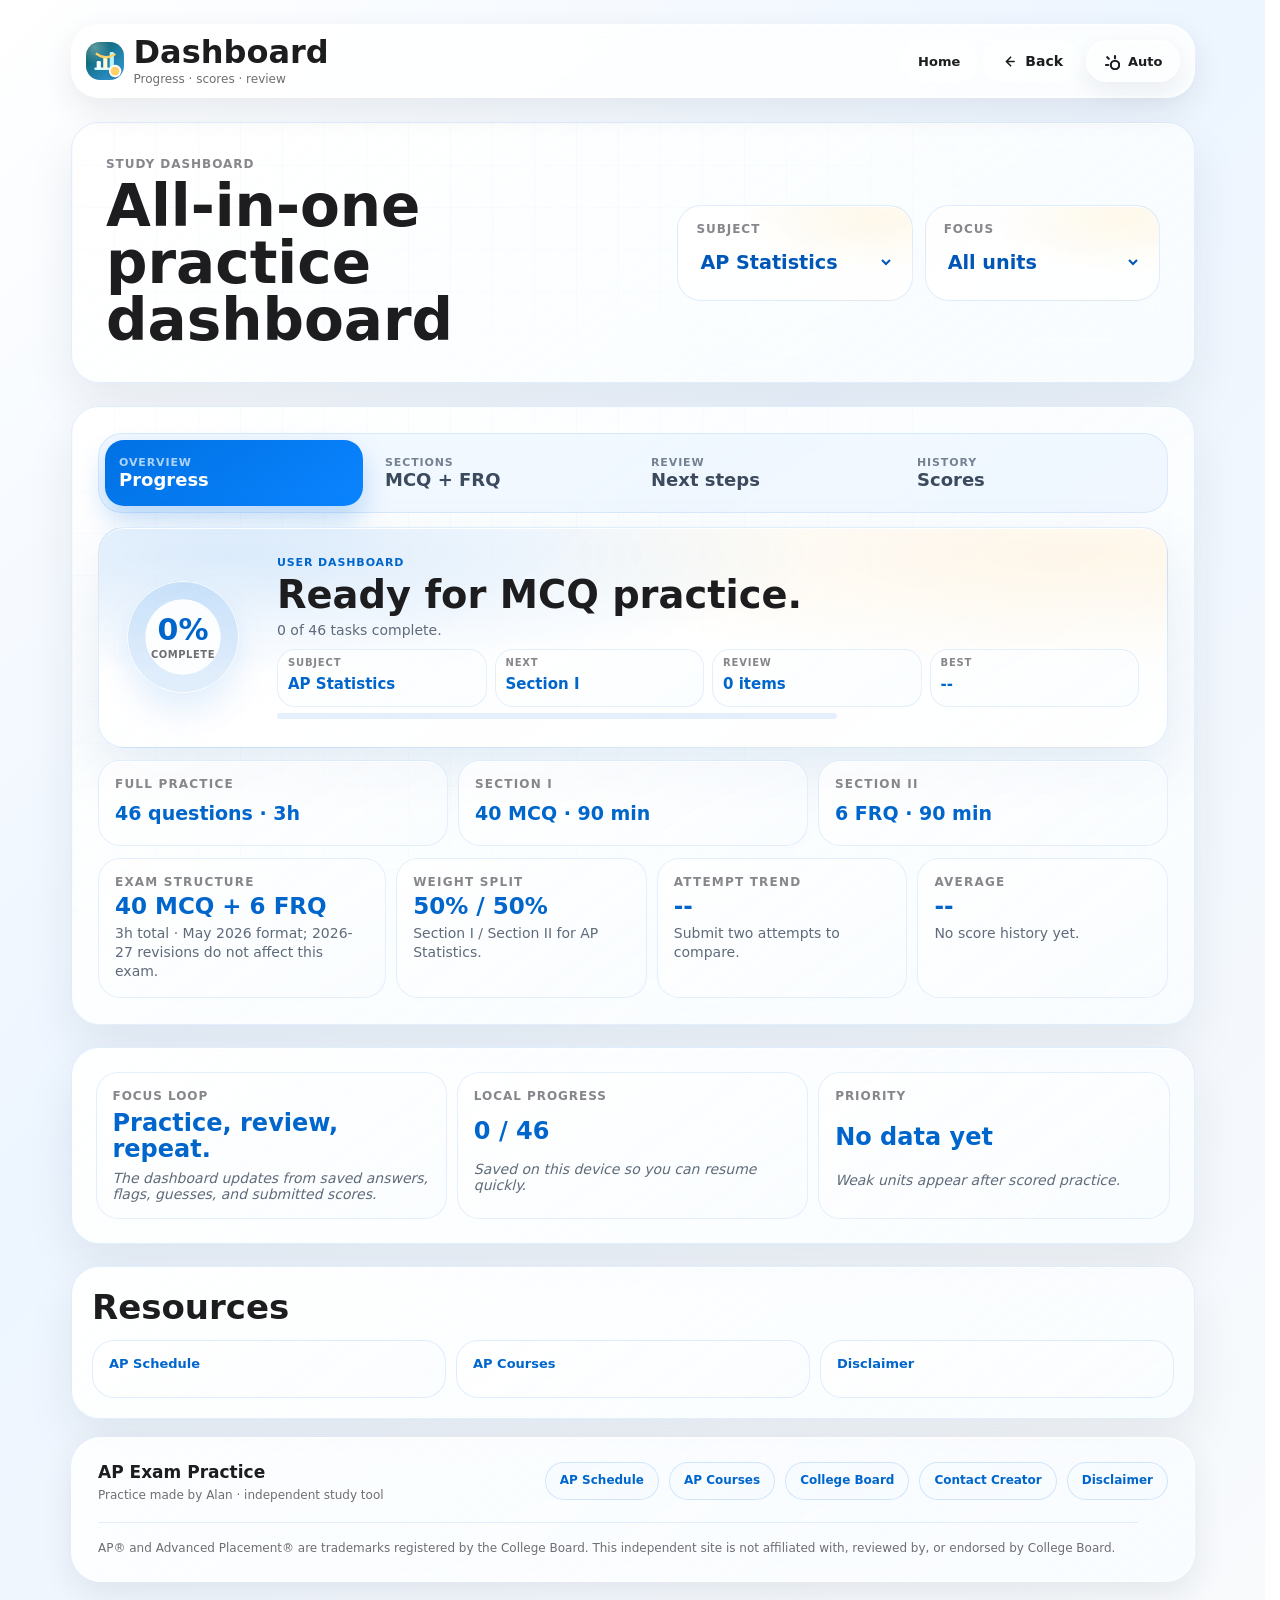
==== commit c82fd97e: "Redesign interactive study dashboard" ====
--- a/dashboard.html
+++ b/dashboard.html
@@ -14,7 +14,7 @@
     <meta name="twitter:image" content="https://alanlu439.github.io/ap/assets/social-preview.png">
     <link rel="icon" type="image/svg+xml" href="assets/ap-icon.svg">
     <script>try{const m=localStorage.getItem("ap-practice-theme-mode-v1");const s=window.matchMedia&&window.matchMedia("(prefers-color-scheme: dark)").matches?"dark":"light";document.documentElement.dataset.theme=m==="dark"||m==="light"?m:s;document.documentElement.dataset.themeMode=m==="dark"||m==="light"?m:"auto"}catch{document.documentElement.dataset.theme="light";document.documentElement.dataset.themeMode="auto"}</script>
-    <link rel="stylesheet" href="styles.css">
+    <link rel="stylesheet" href="styles.css?v=dashboard-20260516c">
   </head>
   <body>
     <div class="app-shell">
@@ -53,142 +53,189 @@
         </section>
 
         <section class="study-dashboard-panel dashboard-pro-panel" aria-label="Study dashboard">
-          <div class="dashboard-hero-card dashboard-hero-card-pro">
-            <div class="dashboard-ring" id="dashboardRing" aria-label="Overall practice completion">
-              <strong id="dashboardRingValue">0%</strong>
-              <span>complete</span>
-            </div>
-            <div class="dashboard-hero-copy">
-              <span id="dashboardSubjectBadge">User Dashboard</span>
-              <strong id="dashboardNextStep">Pick a subject to begin.</strong>
-              <em id="dashboardNextMeta">Your work saves in this browser.</em>
-              <div class="dashboard-hero-stats" aria-label="Dashboard overview">
+          <div class="dashboard-view-tabs" role="tablist" aria-label="Dashboard views">
+            <button class="dashboard-view-tab is-active" id="dashboardTabOverview" type="button" role="tab" aria-selected="true" aria-controls="dashboardPanelOverview" data-dashboard-tab="overview">
+              <span>Overview</span>
+              <strong>Progress</strong>
+            </button>
+            <button class="dashboard-view-tab" id="dashboardTabSections" type="button" role="tab" aria-selected="false" aria-controls="dashboardPanelSections" data-dashboard-tab="sections">
+              <span>Sections</span>
+              <strong>MCQ + FRQ</strong>
+            </button>
+            <button class="dashboard-view-tab" id="dashboardTabReview" type="button" role="tab" aria-selected="false" aria-controls="dashboardPanelReview" data-dashboard-tab="review">
+              <span>Review</span>
+              <strong>Next steps</strong>
+            </button>
+            <button class="dashboard-view-tab" id="dashboardTabHistory" type="button" role="tab" aria-selected="false" aria-controls="dashboardPanelHistory" data-dashboard-tab="history">
+              <span>History</span>
+              <strong>Scores</strong>
+            </button>
+          </div>
+
+          <div class="dashboard-panel-stack">
+            <div class="dashboard-view-panel is-active" id="dashboardPanelOverview" role="tabpanel" aria-labelledby="dashboardTabOverview" data-dashboard-panel="overview">
+              <div class="dashboard-hero-card dashboard-hero-card-pro">
+                <div class="dashboard-ring" id="dashboardRing" aria-label="Overall practice completion">
+                  <strong id="dashboardRingValue">0%</strong>
+                  <span>complete</span>
+                </div>
+                <div class="dashboard-hero-copy">
+                  <span id="dashboardSubjectBadge">User Dashboard</span>
+                  <strong id="dashboardNextStep">Pick a subject to begin.</strong>
+                  <em id="dashboardNextMeta">Your work saves in this browser.</em>
+                  <div class="dashboard-hero-stats" aria-label="Dashboard overview">
+                    <div>
+                      <span>Subject</span>
+                      <strong id="dashboardHeroSubject">--</strong>
+                    </div>
+                    <div>
+                      <span>Next</span>
+                      <strong id="dashboardHeroNext">MCQ</strong>
+                    </div>
+                    <div>
+                      <span>Review</span>
+                      <strong id="dashboardHeroReview">0 items</strong>
+                    </div>
+                    <div>
+                      <span>Best</span>
+                      <strong id="dashboardHeroBest">--</strong>
+                    </div>
+                  </div>
+                  <div class="dashboard-progress-track" aria-hidden="true"><span id="dashboardOverallBar"></span></div>
+                </div>
+              </div>
+
+              <div class="dashboard-action-strip" aria-label="Practice shortcuts">
+                <a class="dashboard-action-card" href="full.html" data-ready="full">
+                  <span>Full Practice</span>
+                  <strong id="dashboardActionFullStatus">MCQ + FRQ</strong>
+                </a>
+                <a class="dashboard-action-card" href="mcq.html" data-ready="mcq">
+                  <span>Section I</span>
+                  <strong id="dashboardActionMcqStatus">Open MCQ</strong>
+                </a>
+                <a class="dashboard-action-card" href="frq.html" data-ready="frq">
+                  <span>Section II</span>
+                  <strong id="dashboardActionFrqStatus">Open FRQ</strong>
+                </a>
+              </div>
+
+              <div class="dashboard-intel-grid" aria-label="Exam and performance intelligence">
+                <article class="dashboard-intel-card dashboard-intel-card-wide">
+                  <span>Exam Structure</span>
+                  <strong id="dashboardStructureTitle">Pick a subject</strong>
+                  <em id="dashboardStructureMeta">Timing, weights, and question counts update here.</em>
+                </article>
+                <article class="dashboard-intel-card">
+                  <span>Weight Split</span>
+                  <strong id="dashboardWeightSplit">--</strong>
+                  <em id="dashboardWeightMeta">MCQ and FRQ contribution.</em>
+                </article>
+                <article class="dashboard-intel-card">
+                  <span>Attempt Trend</span>
+                  <strong id="dashboardTrend">--</strong>
+                  <em id="dashboardTrendMeta">Submit two attempts to compare.</em>
+                </article>
+                <article class="dashboard-intel-card">
+                  <span>Average</span>
+                  <strong id="dashboardAverageScore">--</strong>
+                  <em id="dashboardAverageMeta">No score history yet.</em>
+                </article>
+              </div>
+            </div>
+
+            <div class="dashboard-view-panel" id="dashboardPanelSections" role="tabpanel" aria-labelledby="dashboardTabSections" data-dashboard-panel="sections" hidden>
+              <div class="dashboard-grid dashboard-kpi-grid" aria-label="Study progress summary">
+                <div class="dashboard-card dashboard-section-card">
+                  <span>MCQ</span>
+                  <strong id="dashboardMcqProgress">0 / 0</strong>
+                  <em id="dashboardMcqHint">Section I progress</em>
+                </div>
+                <div class="dashboard-card dashboard-section-card">
+                  <span>FRQ</span>
+                  <strong id="dashboardFrqProgress">0 / 0</strong>
+                  <em id="dashboardFrqHint">Section II progress</em>
+                </div>
+                <div class="dashboard-card">
+                  <span>Last Score</span>
+                  <strong id="dashboardLastScore">--</strong>
+                  <em id="dashboardLastScoreMeta">Submit a section to track scores.</em>
+                </div>
+                <div class="dashboard-card">
+                  <span>Best Score</span>
+                  <strong id="dashboardBestScore">--</strong>
+                  <em id="dashboardBestMeta">No submitted attempts yet.</em>
+                </div>
+                <div class="dashboard-card">
+                  <span>Time Left</span>
+                  <strong id="dashboardTimeRemaining">--</strong>
+                  <em id="dashboardTimeMeta">Based on saved progress.</em>
+                </div>
+                <div class="dashboard-card">
+                  <span>Completion</span>
+                  <strong id="dashboardCompletionStatus">0 / 2</strong>
+                  <em id="dashboardCompletionMeta">Sections submitted.</em>
+                </div>
+              </div>
+            </div>
+
+            <div class="dashboard-view-panel" id="dashboardPanelReview" role="tabpanel" aria-labelledby="dashboardTabReview" data-dashboard-panel="review" hidden>
+              <div class="dashboard-pro-grid" aria-label="Dashboard insights">
+                <div class="dashboard-panel-block dashboard-plan-block">
+                  <div>
+                    <span>Plan</span>
+                    <strong>Next best steps</strong>
+                  </div>
+                  <ol class="dashboard-plan-list" id="dashboardPlanList"></ol>
+                </div>
+                <div class="dashboard-panel-block dashboard-review-block">
+                  <div>
+                    <span>Review Queue</span>
+                    <strong id="dashboardReviewQueue">0 items</strong>
+                    <em id="dashboardReviewHint">Missed, flagged, and guessed items appear here.</em>
+                  </div>
+                  <div>
+                    <span>Needs Practice</span>
+                    <strong id="dashboardWeakUnit">No data yet</strong>
+                    <em id="dashboardWeakMeta">Submit MCQ or FRQ to identify priority units.</em>
+                  </div>
+                  <div>
+                    <span>Saved Work</span>
+                    <strong id="dashboardSavedWork">--</strong>
+                    <em id="dashboardSavedMeta">Answers save locally in this browser.</em>
+                  </div>
+                </div>
+              </div>
+            </div>
+
+            <div class="dashboard-view-panel" id="dashboardPanelHistory" role="tabpanel" aria-labelledby="dashboardTabHistory" data-dashboard-panel="history" hidden>
+              <div class="score-history-card dashboard-history-card">
                 <div>
-                  <span>Subject</span>
-                  <strong id="dashboardHeroSubject">--</strong>
-                </div>
-                <div>
-                  <span>Next</span>
-                  <strong id="dashboardHeroNext">MCQ</strong>
-                </div>
-                <div>
-                  <span>Review</span>
-                  <strong id="dashboardHeroReview">0 items</strong>
-                </div>
-                <div>
-                  <span>Best</span>
-                  <strong id="dashboardHeroBest">--</strong>
-                </div>
-              </div>
-              <div class="dashboard-progress-track" aria-hidden="true"><span id="dashboardOverallBar"></span></div>
-            </div>
-          </div>
-
-          <div class="dashboard-action-strip" aria-label="Practice shortcuts">
-            <a class="dashboard-action-card" href="full.html" data-ready="full">
-              <span>Full Practice</span>
-              <strong id="dashboardActionFullStatus">MCQ + FRQ</strong>
-            </a>
-            <a class="dashboard-action-card" href="mcq.html" data-ready="mcq">
-              <span>Section I</span>
-              <strong id="dashboardActionMcqStatus">Open MCQ</strong>
-            </a>
-            <a class="dashboard-action-card" href="frq.html" data-ready="frq">
-              <span>Section II</span>
-              <strong id="dashboardActionFrqStatus">Open FRQ</strong>
-            </a>
-          </div>
-
-          <div class="dashboard-intel-grid" aria-label="Exam and performance intelligence">
-            <article class="dashboard-intel-card dashboard-intel-card-wide">
-              <span>Exam Structure</span>
-              <strong id="dashboardStructureTitle">Pick a subject</strong>
-              <em id="dashboardStructureMeta">Timing, weights, and question counts update here.</em>
-            </article>
-            <article class="dashboard-intel-card">
-              <span>Weight Split</span>
-              <strong id="dashboardWeightSplit">--</strong>
-              <em id="dashboardWeightMeta">MCQ and FRQ contribution.</em>
-            </article>
-            <article class="dashboard-intel-card">
-              <span>Attempt Trend</span>
-              <strong id="dashboardTrend">--</strong>
-              <em id="dashboardTrendMeta">Submit two attempts to compare.</em>
-            </article>
-            <article class="dashboard-intel-card">
-              <span>Average</span>
-              <strong id="dashboardAverageScore">--</strong>
-              <em id="dashboardAverageMeta">No score history yet.</em>
-            </article>
-          </div>
-
-          <div class="dashboard-grid dashboard-kpi-grid" aria-label="Study progress summary">
-            <div class="dashboard-card">
-              <span>MCQ</span>
-              <strong id="dashboardMcqProgress">0 / 0</strong>
-              <em id="dashboardMcqHint">Section I progress</em>
-            </div>
-            <div class="dashboard-card">
-              <span>FRQ</span>
-              <strong id="dashboardFrqProgress">0 / 0</strong>
-              <em id="dashboardFrqHint">Section II progress</em>
-            </div>
-            <div class="dashboard-card">
-              <span>Last Score</span>
-              <strong id="dashboardLastScore">--</strong>
-              <em id="dashboardLastScoreMeta">Submit a section to track scores.</em>
-            </div>
-            <div class="dashboard-card">
-              <span>Best Score</span>
-              <strong id="dashboardBestScore">--</strong>
-              <em id="dashboardBestMeta">No submitted attempts yet.</em>
-            </div>
-            <div class="dashboard-card">
-              <span>Time Left</span>
-              <strong id="dashboardTimeRemaining">--</strong>
-              <em id="dashboardTimeMeta">Based on saved progress.</em>
-            </div>
-            <div class="dashboard-card">
-              <span>Completion</span>
-              <strong id="dashboardCompletionStatus">0 / 2</strong>
-              <em id="dashboardCompletionMeta">Sections submitted.</em>
-            </div>
-          </div>
-
-          <div class="dashboard-pro-grid" aria-label="Dashboard insights">
-            <div class="dashboard-panel-block dashboard-plan-block">
-              <div>
-                <span>Plan</span>
-                <strong>Next best steps</strong>
-              </div>
-              <ol class="dashboard-plan-list" id="dashboardPlanList"></ol>
-            </div>
-            <div class="dashboard-panel-block">
-              <div>
-                <span>Review Queue</span>
-                <strong id="dashboardReviewQueue">0 items</strong>
-                <em id="dashboardReviewHint">Missed, flagged, and guessed items appear here.</em>
-              </div>
-              <div>
-                <span>Needs Practice</span>
-                <strong id="dashboardWeakUnit">No data yet</strong>
-                <em id="dashboardWeakMeta">Submit MCQ or FRQ to identify priority units.</em>
-              </div>
-              <div>
-                <span>Saved Work</span>
-                <strong id="dashboardSavedWork">--</strong>
-                <em id="dashboardSavedMeta">Answers save locally in this browser.</em>
-              </div>
-            </div>
-          </div>
-
-          <div class="score-history-card dashboard-history-card">
-            <div>
-              <span>History</span>
-              <strong>Recent attempts</strong>
-            </div>
-            <ol id="scoreHistoryList" aria-label="Recent score history"></ol>
-          </div>
+                  <span>History</span>
+                  <strong>Recent attempts</strong>
+                </div>
+                <ol id="scoreHistoryList" aria-label="Recent score history"></ol>
+              </div>
+            </div>
+          </div>
+        </section>
+
+        <section class="dashboard-insight-rail" aria-label="Dashboard study summary">
+          <article>
+            <span>Focus Loop</span>
+            <strong>Practice, review, repeat.</strong>
+            <em>The dashboard updates from saved answers, flags, guesses, and submitted scores.</em>
+          </article>
+          <article>
+            <span>Local Progress</span>
+            <strong id="dashboardSavedWorkMirror">--</strong>
+            <em>Saved on this device so you can resume quickly.</em>
+          </article>
+          <article>
+            <span>Priority</span>
+            <strong id="dashboardWeakUnitMirror">No data yet</strong>
+            <em>Weak units appear after scored practice.</em>
+          </article>
         </section>
 
         <section class="docs-section compact-docs dashboard-resources">
@@ -235,8 +282,8 @@
       </form>
     </dialog>
 
-    <script src="practice-data.js"></script>
-    <script src="start.js"></script>
-    <script src="chrome.js"></script>
+    <script src="practice-data.js?v=dashboard-20260516c"></script>
+    <script src="start.js?v=dashboard-20260516c"></script>
+    <script src="chrome.js?v=dashboard-20260516c"></script>
   </body>
 </html>
--- a/styles.css
+++ b/styles.css
@@ -369,6 +369,42 @@
   transform: translateX(3px);
 }
 
+.start-nav .dashboard-nav-link {
+  gap: 12px;
+}
+
+.dashboard-nav-icon {
+  display: inline-grid;
+  flex: 0 0 auto;
+  place-items: center;
+  width: 30px;
+  height: 30px;
+  border-radius: 12px;
+  background:
+    linear-gradient(145deg, #0a84ff, #0071e3);
+  color: #fff;
+  box-shadow:
+    inset 0 1px 0 rgba(255, 255, 255, 0.28),
+    0 8px 18px rgba(0, 79, 170, 0.2);
+}
+
+.start-nav .dashboard-nav-link .dashboard-nav-icon svg {
+  width: 17px;
+  height: 17px;
+  fill: currentColor;
+  stroke: none;
+  transition: transform 160ms ease;
+}
+
+.start-nav .dashboard-nav-link:hover .dashboard-nav-icon svg,
+.start-nav .dashboard-nav-link:focus-visible .dashboard-nav-icon svg {
+  transform: scale(1.08);
+}
+
+.start-nav .dashboard-nav-link > svg {
+  display: none;
+}
+
 
 .compact {
   min-height: 38px;
@@ -1129,6 +1165,7 @@
   display: grid;
   grid-template-columns: 1fr;
   gap: 12px;
+  overflow: hidden;
 }
 
 .timeline-day {
@@ -1138,6 +1175,7 @@
   gap: 10px;
   min-height: 0;
   padding: 14px;
+  overflow: hidden;
   border: 1px solid rgba(255, 255, 255, 0.7);
   border-radius: var(--radius);
   background:
@@ -1183,9 +1221,9 @@
 .timeline-date {
   position: relative;
   z-index: 1;
-  display: inline-flex;
+  display: grid;
+  grid-template-columns: minmax(170px, auto) minmax(0, 1fr) auto;
   align-items: center;
-  justify-content: space-between;
   gap: 12px;
   width: 100%;
   min-height: 62px;
@@ -4535,7 +4573,144 @@
   .start-nav .dashboard-nav-link {
     justify-self: start;
     width: auto;
-    min-width: 148px;
+    min-width: 0;
+    min-height: 44px;
+    padding: 0 9px 0 15px;
+    border-color: rgba(0, 113, 227, 0.16);
+    background:
+      linear-gradient(145deg, rgba(255, 255, 255, 0.78), rgba(245, 250, 255, 0.58)),
+      rgba(255, 255, 255, 0.56);
+    color: #0066cc;
+    box-shadow:
+      inset 0 1px 0 rgba(255, 255, 255, 0.86),
+      0 10px 24px rgba(31, 42, 55, 0.06);
+    font-size: 14px;
+  }
+
+  .start-nav .dashboard-nav-link .dashboard-nav-icon {
+    width: 32px;
+    height: 32px;
+    border-radius: 14px;
+    background:
+      linear-gradient(145deg, #0a84ff, #0066cc);
+    color: #fff;
+  }
+
+  .start-nav .dashboard-nav-link .dashboard-nav-icon svg {
+    width: 16px;
+    height: 16px;
+  }
+
+  html[data-theme="dark"] .start-nav .dashboard-nav-link {
+    border-color: rgba(142, 205, 255, 0.2);
+    background:
+      linear-gradient(145deg, rgba(255, 255, 255, 0.12), rgba(255, 255, 255, 0.06)),
+      rgba(8, 18, 32, 0.62);
+    color: #8cc8ff;
+    box-shadow:
+      inset 0 1px 0 rgba(255, 255, 255, 0.1),
+      0 10px 24px rgba(0, 0, 0, 0.16);
+  }
+
+  html[data-theme="dark"] .start-nav .dashboard-nav-link .dashboard-nav-icon {
+    background:
+      linear-gradient(145deg, #31a8ff, #0066cc);
+  }
+
+  .exam-timeline-panel {
+    padding: 16px;
+  }
+
+  .timeline-track {
+    gap: 10px;
+  }
+
+  .timeline-day {
+    gap: 8px;
+    padding: 8px;
+    border-radius: var(--radius-lg);
+  }
+
+  .timeline-day::before {
+    display: none;
+  }
+
+  .timeline-day.is-collapsed {
+    padding: 6px;
+  }
+
+  .timeline-date {
+    grid-template-columns: minmax(0, 1fr) auto;
+    gap: 7px 10px;
+    min-height: 0;
+    padding: 11px 12px;
+    border-radius: var(--radius-md);
+  }
+
+  .timeline-date-main {
+    grid-column: 1;
+    flex-wrap: wrap;
+    gap: 6px;
+  }
+
+  .timeline-date-label {
+    overflow: visible;
+    font-size: 16px;
+    text-overflow: clip;
+    white-space: normal;
+  }
+
+  .timeline-count {
+    flex: 0 0 auto;
+  }
+
+  .timeline-date-toggle::after {
+    grid-column: 2;
+    grid-row: 1;
+    align-self: center;
+    margin-left: 0;
+  }
+
+  .timeline-preview {
+    grid-column: 1 / -1;
+    display: -webkit-box;
+    overflow: hidden;
+    font-size: 12px;
+    line-height: 1.35;
+    text-align: left;
+    text-overflow: clip;
+    white-space: normal;
+    -webkit-box-orient: vertical;
+    -webkit-line-clamp: 2;
+  }
+
+  .timeline-date-toggle[aria-expanded="true"] .timeline-preview {
+    display: none;
+  }
+
+  .timeline-day-body {
+    gap: 8px;
+    margin-top: 6px;
+  }
+
+  .timeline-session {
+    min-height: 0;
+    margin-left: 0;
+    padding: 12px;
+    border-radius: var(--radius-md);
+  }
+
+  .timeline-session strong {
+    font-size: 13px;
+  }
+
+  .timeline-controls {
+    display: grid;
+    grid-template-columns: repeat(2, minmax(0, 1fr));
+  }
+
+  .timeline-filter {
+    width: 100%;
   }
 
   .topbar {
@@ -5565,6 +5740,108 @@
   color: #8cc8ff;
 }
 
+/* Dashboard spacing and dark-mode refinements */
+.app-shell:has(.dashboard-page) {
+  padding: clamp(22px, 3vw, 34px);
+}
+
+.app-shell:has(.dashboard-page) .topbar {
+  gap: 18px;
+  padding: clamp(18px, 2.4vw, 26px);
+}
+
+.dashboard-page {
+  gap: clamp(24px, 3vw, 36px);
+}
+
+.dashboard-page .dashboard-command-header {
+  gap: clamp(24px, 3vw, 36px);
+  padding: clamp(34px, 5vw, 58px);
+}
+
+.dashboard-page .study-dashboard-panel {
+  gap: clamp(22px, 3vw, 34px);
+  padding: clamp(30px, 4.5vw, 52px);
+}
+
+.dashboard-page .dashboard-control-bar label {
+  padding: clamp(18px, 2.4vw, 26px);
+}
+
+.dashboard-page .dashboard-hero-card {
+  gap: clamp(24px, 3.5vw, 42px);
+  padding: clamp(26px, 4vw, 44px);
+}
+
+.dashboard-page .dashboard-action-card,
+.dashboard-page .dashboard-intel-card,
+.dashboard-page .dashboard-card,
+.dashboard-page .dashboard-panel-block,
+.dashboard-page .score-history-card {
+  padding: clamp(20px, 2.8vw, 32px);
+}
+
+.dashboard-page .docs-section {
+  padding: clamp(30px, 4vw, 46px);
+}
+
+html[data-theme="dark"] .docs-grid a {
+  border-color: rgba(255, 255, 255, 0.13);
+  background:
+    linear-gradient(145deg, rgba(255, 255, 255, 0.1), rgba(255, 255, 255, 0.045)),
+    rgba(16, 24, 38, 0.72);
+  color: #dbe7f7;
+  box-shadow:
+    inset 0 1px 0 rgba(255, 255, 255, 0.1),
+    0 14px 30px rgba(0, 0, 0, 0.16);
+}
+
+html[data-theme="dark"] .docs-grid a:hover,
+html[data-theme="dark"] .docs-grid a:focus-visible {
+  border-color: rgba(140, 200, 255, 0.42);
+  background:
+    radial-gradient(ellipse at 88% 12%, rgba(10, 132, 255, 0.18), transparent 48%),
+    linear-gradient(145deg, rgba(34, 52, 78, 0.82), rgba(18, 27, 42, 0.74));
+  color: #ffffff;
+}
+
+html[data-theme="dark"] .exam-note {
+  border-color: rgba(140, 200, 255, 0.24);
+  background:
+    radial-gradient(ellipse at 92% 18%, rgba(10, 132, 255, 0.16), transparent 52%),
+    linear-gradient(145deg, rgba(23, 34, 50, 0.88), rgba(12, 19, 31, 0.78));
+  color: #dbe7f7;
+  box-shadow:
+    inset 0 1px 0 rgba(255, 255, 255, 0.1),
+    0 16px 34px rgba(0, 0, 0, 0.18);
+}
+
+html[data-theme="dark"] .choice-letter {
+  background: rgba(255, 255, 255, 0.08);
+  color: #8cc8ff;
+}
+
+html[data-theme="dark"] .choice.selected {
+  border-color: rgba(10, 132, 255, 0.78);
+  background:
+    radial-gradient(ellipse at 12% 20%, rgba(10, 132, 255, 0.22), transparent 42%),
+    linear-gradient(145deg, rgba(20, 47, 78, 0.78), rgba(11, 18, 30, 0.72)),
+    rgba(10, 23, 42, 0.86);
+  box-shadow:
+    inset 0 0 0 1px rgba(140, 200, 255, 0.34),
+    inset 0 1px 0 rgba(255, 255, 255, 0.14),
+    0 16px 36px rgba(10, 132, 255, 0.2);
+}
+
+html[data-theme="dark"] .choice.selected .choice-letter {
+  background: linear-gradient(145deg, #0071e3, #5ac8fa);
+  color: #ffffff;
+}
+
+html[data-theme="dark"] .choice.selected .choice-text {
+  color: #ffffff !important;
+}
+
 @media (max-width: 920px) {
   .dashboard-command-header,
   .dashboard-pro-grid,
@@ -5590,6 +5867,43 @@
 }
 
 @media (max-width: 760px) {
+  .app-shell:has(.dashboard-page) {
+    padding: 16px;
+  }
+
+  .app-shell:has(.dashboard-page) .topbar {
+    gap: 12px;
+    padding: 14px;
+  }
+
+  .dashboard-page {
+    gap: 18px;
+  }
+
+  .dashboard-page .dashboard-command-header,
+  .dashboard-page .study-dashboard-panel,
+  .dashboard-page .docs-section {
+    padding: 24px;
+  }
+
+  .dashboard-page .dashboard-command-header {
+    gap: 18px;
+  }
+
+  .dashboard-page .dashboard-command-header h2 {
+    font-size: clamp(34px, 10vw, 46px);
+  }
+
+  .dashboard-page .dashboard-control-bar label,
+  .dashboard-page .dashboard-hero-card,
+  .dashboard-page .dashboard-action-card,
+  .dashboard-page .dashboard-intel-card,
+  .dashboard-page .dashboard-card,
+  .dashboard-page .dashboard-panel-block,
+  .dashboard-page .score-history-card {
+    padding: 20px;
+  }
+
   .dashboard-control-bar,
   .dashboard-action-strip,
   .dashboard-intel-grid,
@@ -5633,6 +5947,1740 @@
   .unit-picker {
     align-items: stretch;
     display: grid;
+  }
+}
+
+/* Timeline and dashboard command-center polish */
+.app-shell:has(.dashboard-page) .topbar {
+  margin-bottom: clamp(18px, 2.4vw, 30px);
+}
+
+.exam-timeline-panel {
+  gap: clamp(18px, 2.6vw, 28px);
+  padding: clamp(24px, 4vw, 42px);
+  border-radius: var(--radius-xl);
+}
+
+.timeline-head {
+  display: grid;
+  grid-template-columns: minmax(0, 1fr) auto;
+  align-items: end;
+  gap: 18px;
+}
+
+.timeline-actions {
+  display: flex;
+  align-items: center;
+  justify-content: flex-end;
+  flex-wrap: wrap;
+  gap: 10px;
+}
+
+.timezone-picker {
+  display: grid;
+  grid-template-columns: auto minmax(150px, 220px);
+  align-items: center;
+  min-height: 46px;
+  padding: 0 12px 0 16px;
+  border-color: rgba(0, 113, 227, 0.18);
+  background:
+    linear-gradient(145deg, rgba(255, 255, 255, 0.82), rgba(245, 250, 255, 0.62)),
+    rgba(255, 255, 255, 0.62);
+  box-shadow:
+    inset 0 1px 0 rgba(255, 255, 255, 0.86),
+    0 10px 24px rgba(31, 42, 55, 0.06);
+}
+
+.timezone-picker select {
+  width: 100%;
+  max-width: none;
+  min-width: 0;
+  overflow: hidden;
+  padding-right: 4px;
+  text-overflow: ellipsis;
+  white-space: nowrap;
+}
+
+.timeline-live-card {
+  padding: clamp(18px, 2.6vw, 28px);
+  border-radius: var(--radius-lg);
+}
+
+.timeline-controls {
+  display: inline-grid;
+  grid-template-columns: repeat(4, minmax(82px, auto));
+  justify-self: start;
+  gap: 4px;
+  width: fit-content;
+  padding: 5px;
+  border: 1px solid rgba(0, 113, 227, 0.14);
+  border-radius: var(--radius-pill);
+  background: rgba(255, 255, 255, 0.56);
+  box-shadow: inset 0 1px 0 rgba(255, 255, 255, 0.8);
+}
+
+.timeline-filter {
+  min-width: 0;
+  min-height: 36px;
+  padding: 0 15px;
+  border: 0;
+  background: transparent;
+  box-shadow: none;
+}
+
+.timeline-filter:hover,
+.timeline-filter.is-active {
+  border-color: transparent;
+  background: #0071e3;
+  color: #fff;
+  box-shadow: 0 10px 24px rgba(0, 113, 227, 0.18);
+  transform: none;
+}
+
+.timeline-filter:focus,
+.timeline-date-toggle:focus,
+.timeline-session:focus {
+  outline: 0;
+}
+
+.timeline-filter:focus-visible,
+.timeline-date-toggle:focus-visible,
+.timeline-session:focus-visible {
+  outline: 3px solid rgba(0, 113, 227, 0.22);
+  outline-offset: 3px;
+}
+
+.deadline-row {
+  gap: 12px;
+}
+
+.deadline-card {
+  min-height: 104px;
+  padding: 18px;
+  border-radius: var(--radius-lg);
+}
+
+.timeline-track {
+  gap: 10px;
+  overflow: visible;
+}
+
+.timeline-day {
+  gap: 0;
+  padding: 0;
+  overflow: hidden;
+  border-color: rgba(0, 113, 227, 0.12);
+  border-radius: var(--radius-lg);
+  background:
+    linear-gradient(145deg, rgba(255, 255, 255, 0.78), rgba(246, 251, 255, 0.56)),
+    rgba(255, 255, 255, 0.54);
+}
+
+.timeline-day.is-collapsed {
+  padding: 0;
+}
+
+.timeline-day::before,
+.timeline-day.is-collapsed::before {
+  display: none;
+}
+
+.timeline-day.has-live-session {
+  transform: none;
+}
+
+.timeline-date {
+  grid-template-columns: minmax(142px, 0.28fr) minmax(0, 1fr) auto;
+  gap: 12px;
+  min-height: 58px;
+  padding: 15px 18px;
+  border: 0;
+  border-radius: var(--radius-lg);
+  background: transparent;
+  box-shadow: none;
+}
+
+.timeline-date-toggle:hover,
+.timeline-date-toggle:focus-visible {
+  background: rgba(0, 113, 227, 0.045);
+  box-shadow: none;
+  transform: none;
+}
+
+.timeline-date-toggle[aria-expanded="true"] {
+  border-bottom: 1px solid rgba(0, 113, 227, 0.12);
+  border-radius: var(--radius-lg) var(--radius-lg) 0 0;
+  background:
+    radial-gradient(ellipse at 94% 10%, rgba(255, 180, 80, 0.11), transparent 45%),
+    rgba(0, 113, 227, 0.045);
+}
+
+.timeline-date-label {
+  font-size: 17px;
+}
+
+.timeline-count {
+  padding: 5px 10px;
+  font-size: 11px;
+}
+
+.timeline-preview {
+  text-align: left;
+}
+
+.timeline-day-body {
+  grid-template-columns: repeat(2, minmax(0, 1fr));
+  gap: 10px;
+  margin-top: 0;
+  padding: 0 14px 14px;
+}
+
+.timeline-session {
+  min-height: 88px;
+  margin-left: 0;
+  padding: 15px 16px;
+  border-radius: var(--radius-md);
+}
+
+.timeline-session strong {
+  font-size: 15px;
+}
+
+.dashboard-page .dashboard-command-header,
+.dashboard-page .study-dashboard-panel {
+  position: relative;
+  overflow: hidden;
+}
+
+.dashboard-page .dashboard-command-header::before,
+.dashboard-page .study-dashboard-panel::before {
+  position: absolute;
+  inset: 0;
+  z-index: 0;
+  pointer-events: none;
+  opacity: 0.5;
+  background:
+    linear-gradient(90deg, rgba(0, 113, 227, 0.055) 1px, transparent 1px),
+    linear-gradient(180deg, rgba(0, 113, 227, 0.045) 1px, transparent 1px);
+  background-size: 42px 42px;
+  mask-image: radial-gradient(ellipse at 20% 24%, #000 0%, rgba(0, 0, 0, 0.72) 38%, transparent 72%);
+  content: "";
+}
+
+.dashboard-page .dashboard-command-header > *,
+.dashboard-page .study-dashboard-panel > * {
+  position: relative;
+  z-index: 1;
+}
+
+.dashboard-page .study-dashboard-panel {
+  background:
+    radial-gradient(ellipse at 14% 12%, rgba(0, 113, 227, 0.15), transparent 46%),
+    radial-gradient(ellipse at 92% 20%, rgba(255, 180, 80, 0.14), transparent 44%),
+    linear-gradient(145deg, rgba(255, 255, 255, 0.86), rgba(242, 248, 255, 0.66));
+}
+
+.dashboard-page .dashboard-hero-card {
+  grid-template-columns: minmax(120px, 154px) minmax(0, 1fr);
+  align-items: stretch;
+  border-color: rgba(0, 113, 227, 0.18);
+  border-radius: var(--radius-lg);
+  background:
+    radial-gradient(ellipse at 10% 18%, rgba(0, 113, 227, 0.18), transparent 44%),
+    radial-gradient(ellipse at 92% 16%, rgba(90, 200, 250, 0.14), transparent 42%),
+    linear-gradient(145deg, rgba(255, 255, 255, 0.76), rgba(238, 247, 255, 0.64));
+  box-shadow:
+    inset 0 1px 0 rgba(255, 255, 255, 0.9),
+    0 24px 60px rgba(0, 74, 158, 0.1);
+}
+
+.dashboard-page .dashboard-ring {
+  width: min(136px, 100%);
+  align-self: center;
+  box-shadow:
+    inset 0 0 0 1px rgba(255, 255, 255, 0.45),
+    0 24px 48px rgba(0, 113, 227, 0.16);
+}
+
+.dashboard-page .dashboard-hero-copy {
+  align-content: center;
+  gap: 10px;
+}
+
+.dashboard-page .dashboard-hero-stats div,
+.dashboard-page .dashboard-action-card,
+.dashboard-page .dashboard-intel-card,
+.dashboard-page .dashboard-card,
+.dashboard-page .dashboard-panel-block,
+.dashboard-page .score-history-card,
+.dashboard-page .score-history-card li {
+  border-color: rgba(0, 113, 227, 0.13);
+  background:
+    linear-gradient(145deg, rgba(255, 255, 255, 0.72), rgba(248, 251, 255, 0.52)),
+    rgba(255, 255, 255, 0.54);
+  box-shadow:
+    inset 0 1px 0 rgba(255, 255, 255, 0.84),
+    0 14px 32px rgba(31, 42, 55, 0.055);
+}
+
+.dashboard-page .dashboard-action-card:hover,
+.dashboard-page .dashboard-action-card:focus-visible {
+  border-color: rgba(0, 113, 227, 0.36);
+  box-shadow:
+    inset 0 1px 0 rgba(255, 255, 255, 0.9),
+    0 18px 42px rgba(0, 113, 227, 0.12);
+}
+
+.dashboard-page .dashboard-panel-block {
+  min-height: 0;
+}
+
+.dashboard-page .dashboard-plan-list li {
+  min-height: 72px;
+  align-items: start;
+}
+
+.dashboard-page .dashboard-plan-list li span {
+  margin-top: 1px;
+  background: linear-gradient(145deg, #0071e3, #5ac8fa);
+}
+
+.dashboard-page .dashboard-plan-list li strong {
+  font-size: 16px;
+}
+
+.dashboard-page .dashboard-intel-card span,
+.dashboard-page .dashboard-card span,
+.dashboard-page .dashboard-panel-block span,
+.dashboard-page .score-history-card span,
+.dashboard-page .dashboard-action-card span {
+  letter-spacing: 0.1em;
+}
+
+html[data-theme="dark"] .dashboard-page .dashboard-command-header::before,
+html[data-theme="dark"] .dashboard-page .study-dashboard-panel::before {
+  opacity: 0.28;
+  background:
+    linear-gradient(90deg, rgba(140, 200, 255, 0.075) 1px, transparent 1px),
+    linear-gradient(180deg, rgba(140, 200, 255, 0.06) 1px, transparent 1px);
+}
+
+html[data-theme="dark"] .timeline-controls {
+  border-color: rgba(255, 255, 255, 0.13);
+  background: rgba(255, 255, 255, 0.06);
+}
+
+html[data-theme="dark"] .timeline-date-toggle:hover,
+html[data-theme="dark"] .timeline-date-toggle:focus-visible,
+html[data-theme="dark"] .timeline-date-toggle[aria-expanded="true"] {
+  background:
+    radial-gradient(ellipse at 94% 12%, rgba(10, 132, 255, 0.12), transparent 46%),
+    rgba(255, 255, 255, 0.06);
+}
+
+html[data-theme="dark"] .dashboard-page .study-dashboard-panel,
+html[data-theme="dark"] .dashboard-page .dashboard-hero-card,
+html[data-theme="dark"] .dashboard-page .dashboard-hero-stats div,
+html[data-theme="dark"] .dashboard-page .dashboard-action-card,
+html[data-theme="dark"] .dashboard-page .dashboard-intel-card,
+html[data-theme="dark"] .dashboard-page .dashboard-card,
+html[data-theme="dark"] .dashboard-page .dashboard-panel-block,
+html[data-theme="dark"] .dashboard-page .score-history-card,
+html[data-theme="dark"] .dashboard-page .score-history-card li {
+  border-color: rgba(140, 200, 255, 0.16);
+  background:
+    linear-gradient(145deg, rgba(24, 34, 51, 0.78), rgba(9, 15, 26, 0.7)),
+    rgba(9, 13, 20, 0.66);
+  box-shadow:
+    inset 0 1px 0 rgba(255, 255, 255, 0.1),
+    0 18px 44px rgba(0, 0, 0, 0.24);
+}
+
+/* Final quick polish: timeline controls, compact dashboard, modal spacing, and legibility */
+.timeline-controls {
+  display: none !important;
+}
+
+.timezone-picker {
+  position: relative;
+  display: inline-grid;
+  grid-template-columns: 1fr;
+  min-width: min(100%, 270px);
+  padding: 0;
+  border: 0;
+  background: transparent;
+  box-shadow: none;
+}
+
+.timezone-picker > span:not([data-timezone-value]) {
+  position: absolute;
+  width: 1px;
+  height: 1px;
+  overflow: hidden;
+  clip: rect(0 0 0 0);
+  white-space: nowrap;
+}
+
+.timezone-button {
+  display: flex;
+  align-items: center;
+  justify-content: space-between;
+  gap: 14px;
+  min-height: 48px;
+  width: 100%;
+  padding: 0 18px;
+  border: 1px solid rgba(0, 113, 227, 0.18);
+  border-radius: var(--radius-pill);
+  background:
+    linear-gradient(145deg, rgba(255, 255, 255, 0.9), rgba(245, 250, 255, 0.66)),
+    rgba(255, 255, 255, 0.72);
+  color: #0066cc;
+  font: inherit;
+  font-weight: 780;
+  cursor: pointer;
+  box-shadow:
+    inset 0 1px 0 rgba(255, 255, 255, 0.88),
+    0 12px 26px rgba(31, 42, 55, 0.07);
+}
+
+.timezone-button::before {
+  color: #86868b;
+  font-size: 11px;
+  font-weight: 850;
+  letter-spacing: 0.1em;
+  text-transform: uppercase;
+  content: "Timezone";
+}
+
+.timezone-button [data-timezone-value] {
+  min-width: 0;
+  overflow: hidden;
+  color: #0066cc;
+  font-size: 14px;
+  font-weight: 780;
+  letter-spacing: 0;
+  text-overflow: ellipsis;
+  text-transform: none;
+  white-space: nowrap;
+}
+
+.timezone-button svg {
+  flex: 0 0 18px;
+  width: 18px;
+  height: 18px;
+  fill: none;
+  stroke: currentColor;
+  stroke-width: 2.3;
+  stroke-linecap: round;
+  stroke-linejoin: round;
+  transition: transform 160ms ease;
+}
+
+.timezone-button[aria-expanded="true"] svg {
+  transform: rotate(180deg);
+}
+
+.timezone-menu {
+  position: absolute;
+  top: calc(100% + 8px);
+  right: 0;
+  z-index: 30;
+  display: grid;
+  width: min(320px, calc(100vw - 48px));
+  max-height: 320px;
+  overflow: auto;
+  padding: 8px;
+  border: 1px solid rgba(0, 113, 227, 0.16);
+  border-radius: var(--radius-lg);
+  background:
+    linear-gradient(145deg, rgba(255, 255, 255, 0.96), rgba(247, 251, 255, 0.9)),
+    rgba(255, 255, 255, 0.92);
+  box-shadow:
+    inset 0 1px 0 rgba(255, 255, 255, 0.92),
+    0 24px 58px rgba(31, 42, 55, 0.16);
+}
+
+.timezone-menu[hidden] {
+  display: none;
+}
+
+.timezone-option {
+  min-height: 42px;
+  padding: 0 14px;
+  border: 0;
+  border-radius: 16px;
+  background: transparent;
+  color: #1d1d1f;
+  font: inherit;
+  font-size: 14px;
+  font-weight: 720;
+  text-align: left;
+  cursor: pointer;
+}
+
+.timezone-option:hover,
+.timezone-option:focus-visible,
+.timezone-option[aria-selected="true"] {
+  outline: 0;
+  background: rgba(0, 113, 227, 0.1);
+  color: #0066cc;
+}
+
+.mode-popout {
+  padding: clamp(18px, 4vw, 34px);
+}
+
+.mode-popout-card {
+  display: grid;
+  gap: clamp(14px, 2vw, 22px);
+  width: min(1080px, calc(100vw - 36px));
+  max-height: min(880px, calc(100dvh - 36px));
+  overflow: auto;
+  padding: clamp(26px, 4vw, 44px);
+  color: #1d1d1f;
+}
+
+.mode-popout-head h2 {
+  color: #1d1d1f;
+  font-size: clamp(34px, 4.6vw, 58px);
+}
+
+#modePopoutStatus {
+  max-width: 760px;
+  margin-top: 8px;
+  color: #34465a;
+  font-size: 16px;
+}
+
+.mode-popout .unit-picker,
+.mode-popout .mode-grid,
+.mode-popout .official-subject-links {
+  margin-top: 0;
+}
+
+.mode-popout .mode-grid {
+  gap: 16px;
+}
+
+.mode-popout .mode-card {
+  min-height: 150px;
+  padding: 24px;
+  align-content: center;
+}
+
+.app-shell:has(.dashboard-page) {
+  padding: clamp(16px, 2.1vw, 26px);
+}
+
+.app-shell:has(.dashboard-page) .topbar {
+  min-height: 66px;
+  margin-bottom: 18px;
+  padding: 12px 16px;
+}
+
+.dashboard-page {
+  gap: clamp(14px, 2vw, 22px);
+}
+
+.dashboard-page .dashboard-command-header,
+.dashboard-page .study-dashboard-panel,
+.dashboard-page .docs-section {
+  padding: clamp(22px, 3vw, 36px);
+}
+
+.dashboard-page .dashboard-command-header {
+  gap: 18px;
+}
+
+.dashboard-page .dashboard-command-header h2 {
+  font-size: clamp(34px, 4vw, 54px);
+}
+
+.dashboard-page .dashboard-control-bar label,
+.dashboard-page .dashboard-hero-card,
+.dashboard-page .dashboard-action-card,
+.dashboard-page .dashboard-intel-card,
+.dashboard-page .dashboard-card,
+.dashboard-page .dashboard-panel-block,
+.dashboard-page .score-history-card {
+  padding: clamp(14px, 2vw, 22px);
+}
+
+.dashboard-page .dashboard-hero-card {
+  gap: 18px;
+}
+
+.dashboard-page .dashboard-ring {
+  width: min(112px, 100%);
+}
+
+.dashboard-page .dashboard-hero-stats div {
+  min-height: 52px;
+}
+
+.choice.selected {
+  border-color: rgba(0, 113, 227, 0.7);
+  background:
+    radial-gradient(ellipse at 8% 16%, rgba(0, 113, 227, 0.12), transparent 42%),
+    linear-gradient(145deg, rgba(239, 247, 255, 0.96), rgba(255, 255, 255, 0.78));
+  box-shadow:
+    inset 0 0 0 2px rgba(0, 113, 227, 0.25),
+    0 14px 30px rgba(0, 113, 227, 0.13);
+}
+
+.choice.selected .choice-letter {
+  background: #0071e3;
+  color: #ffffff;
+}
+
+html[data-theme="dark"] .timezone-button {
+  border-color: rgba(255, 255, 255, 0.15);
+  background:
+    linear-gradient(145deg, rgba(255, 255, 255, 0.11), rgba(255, 255, 255, 0.055)),
+    rgba(16, 24, 38, 0.72);
+  color: #8cc8ff;
+}
+
+html[data-theme="dark"] .timezone-button::before {
+  color: #aeb8c7;
+}
+
+html[data-theme="dark"] .timezone-button [data-timezone-value] {
+  color: #dbeaff;
+}
+
+html[data-theme="dark"] .timezone-menu {
+  border-color: rgba(140, 200, 255, 0.22);
+  background:
+    linear-gradient(145deg, rgba(24, 35, 52, 0.98), rgba(10, 17, 29, 0.96)),
+    rgba(9, 13, 20, 0.94);
+  box-shadow:
+    inset 0 1px 0 rgba(255, 255, 255, 0.1),
+    0 26px 64px rgba(0, 0, 0, 0.5);
+}
+
+html[data-theme="dark"] .timezone-option {
+  color: #e8eef8;
+}
+
+html[data-theme="dark"] .timezone-option:hover,
+html[data-theme="dark"] .timezone-option:focus-visible,
+html[data-theme="dark"] .timezone-option[aria-selected="true"] {
+  background: rgba(140, 200, 255, 0.14);
+  color: #8cc8ff;
+}
+
+html[data-theme="dark"] .mode-popout-card {
+  color: #f5f7fb;
+}
+
+html[data-theme="dark"] #modePopoutStatus,
+html[data-theme="dark"] .mode-popout .mode-card span:last-child {
+  color: #dbe4f0;
+}
+
+html[data-theme="dark"] .choice.selected {
+  border-color: rgba(140, 200, 255, 0.78);
+  background:
+    radial-gradient(ellipse at 12% 20%, rgba(10, 132, 255, 0.24), transparent 44%),
+    linear-gradient(145deg, rgba(20, 47, 78, 0.86), rgba(11, 18, 30, 0.78));
+  box-shadow:
+    inset 0 0 0 2px rgba(140, 200, 255, 0.24),
+    0 16px 36px rgba(10, 132, 255, 0.22);
+}
+
+html[data-theme="dark"] .choice.selected .choice-letter {
+  background: linear-gradient(145deg, #0a84ff, #5ac8fa);
+  color: #ffffff;
+}
+
+@media (max-width: 920px) {
+  .timeline-head {
+    grid-template-columns: 1fr;
+    align-items: start;
+  }
+
+  .timeline-actions {
+    justify-content: flex-start;
+  }
+}
+
+@media (max-width: 760px) {
+  .app-shell:has(.dashboard-page) .topbar {
+    margin-bottom: 20px;
+  }
+
+  .exam-timeline-panel {
+    padding: 18px;
+    border-radius: var(--radius-lg);
+  }
+
+  .timeline-actions {
+    display: grid;
+    grid-template-columns: 1fr;
+    width: 100%;
+  }
+
+  .timezone-picker {
+    width: 100%;
+  }
+
+  .timezone-menu {
+    left: 0;
+    right: auto;
+    width: 100%;
+  }
+
+  .timeline-head a {
+    width: fit-content;
+  }
+
+  .timeline-controls {
+    grid-template-columns: repeat(2, minmax(0, 1fr));
+    width: 100%;
+    border-radius: var(--radius-lg);
+  }
+
+  .timeline-filter {
+    width: 100%;
+  }
+
+  .deadline-row {
+    grid-template-columns: 1fr;
+  }
+
+  .timeline-date {
+    grid-template-columns: minmax(0, 1fr) auto;
+    padding: 14px;
+    border-radius: var(--radius-md);
+  }
+
+  .timeline-date-toggle[aria-expanded="true"] {
+    border-radius: var(--radius-md) var(--radius-md) 0 0;
+  }
+
+  .timeline-preview {
+    grid-column: 1 / -1;
+    display: -webkit-box;
+    overflow: hidden;
+    line-height: 1.35;
+    text-overflow: clip;
+    white-space: normal;
+    -webkit-box-orient: vertical;
+    -webkit-line-clamp: 2;
+  }
+
+  .timeline-date-toggle[aria-expanded="true"] .timeline-preview {
+    display: none;
+  }
+
+  .timeline-day-body {
+    grid-template-columns: 1fr;
+    padding: 0 10px 10px;
+  }
+
+  .timeline-session {
+    min-height: 0;
+    padding: 14px;
+  }
+
+  .dashboard-page .dashboard-hero-card {
+    grid-template-columns: 1fr;
+  }
+
+  .dashboard-page .dashboard-ring {
+    width: 116px;
+  }
+}
+
+@media (max-width: 760px) {
+  .mode-popout {
+    align-items: start;
+    padding: 12px;
+  }
+
+  .mode-popout-card {
+    width: min(100%, calc(100vw - 24px));
+    max-height: calc(100dvh - 24px);
+    padding: 22px;
+  }
+
+  .mode-popout-head h2 {
+    font-size: clamp(34px, 9vw, 46px);
+  }
+
+  .mode-popout .mode-grid {
+    grid-template-columns: 1fr;
+    gap: 12px;
+  }
+
+  .mode-popout .mode-card {
+    min-height: 112px;
+    padding: 18px;
+  }
+
+  .app-shell:has(.dashboard-page) {
+    padding: 12px;
+  }
+
+  .app-shell:has(.dashboard-page) .topbar {
+    margin-bottom: 14px;
+  }
+
+  .dashboard-page .dashboard-command-header,
+  .dashboard-page .study-dashboard-panel,
+  .dashboard-page .docs-section {
+    padding: 18px;
+  }
+
+  .dashboard-page .dashboard-command-header h2 {
+    font-size: clamp(32px, 9vw, 42px);
+  }
+
+  .dashboard-page .dashboard-control-bar label,
+  .dashboard-page .dashboard-hero-card,
+  .dashboard-page .dashboard-action-card,
+  .dashboard-page .dashboard-intel-card,
+  .dashboard-page .dashboard-card,
+  .dashboard-page .dashboard-panel-block,
+  .dashboard-page .score-history-card {
+    padding: 16px;
+  }
+}
+
+/* Final dashboard density and timeline spacing pass */
+.timeline-day-body {
+  gap: 14px;
+  padding: 18px 18px 20px;
+}
+
+.timeline-session {
+  min-height: 104px;
+  padding: 20px 22px;
+}
+
+.timeline-session span {
+  margin-bottom: 8px;
+}
+
+.timeline-session strong {
+  line-height: 1.28;
+}
+
+.app-shell:has(.dashboard-page) {
+  padding: clamp(14px, 2.1vw, 24px);
+}
+
+.app-shell:has(.dashboard-page) .topbar {
+  min-height: 58px;
+  margin-bottom: 14px;
+  padding: 10px 14px;
+  border-radius: 28px;
+}
+
+.app-shell:has(.dashboard-page) .brand-mark {
+  width: 50px;
+  height: 50px;
+}
+
+.app-shell:has(.dashboard-page) .brand-block h1 {
+  font-size: clamp(22px, 3vw, 32px);
+}
+
+.app-shell:has(.dashboard-page) .brand-block p {
+  font-size: 12px;
+}
+
+.app-shell:has(.dashboard-page) .page-nav a,
+.app-shell:has(.dashboard-page) .page-nav button,
+.app-shell:has(.dashboard-page) .theme-toggle {
+  min-height: 42px;
+  padding: 0 16px;
+}
+
+.dashboard-page {
+  gap: clamp(12px, 1.8vw, 20px);
+}
+
+.dashboard-page .dashboard-command-header {
+  align-items: center;
+  gap: clamp(14px, 2vw, 22px);
+  padding: clamp(18px, 2.7vw, 30px);
+}
+
+.dashboard-page .dashboard-command-header > div:first-child {
+  gap: 4px;
+}
+
+.dashboard-page .dashboard-command-header h2 {
+  font-size: clamp(30px, 3.8vw, 48px);
+}
+
+.dashboard-page .dashboard-control-bar {
+  gap: 8px;
+}
+
+.dashboard-page .dashboard-control-bar label {
+  gap: 5px;
+  padding: 12px 14px;
+  border-radius: 22px;
+}
+
+.dashboard-page .dashboard-control-bar select {
+  min-height: 32px;
+  font-size: 15px;
+}
+
+.dashboard-page .study-dashboard-panel {
+  gap: 12px;
+  padding: clamp(18px, 2.8vw, 30px);
+}
+
+.dashboard-page .dashboard-hero-card {
+  grid-template-columns: 104px minmax(0, 1fr);
+  gap: 14px;
+  padding: 16px;
+}
+
+.dashboard-page .dashboard-ring {
+  width: 96px;
+}
+
+.dashboard-page .dashboard-ring strong {
+  font-size: 25px;
+}
+
+.dashboard-page .dashboard-hero-copy {
+  gap: 6px;
+}
+
+.dashboard-page .dashboard-hero-copy strong {
+  font-size: clamp(22px, 2.6vw, 32px);
+}
+
+.dashboard-page .dashboard-hero-copy em {
+  font-size: 13px;
+}
+
+.dashboard-page .dashboard-hero-stats {
+  grid-template-columns: repeat(4, minmax(0, 1fr));
+  gap: 6px;
+  margin-top: 2px;
+}
+
+.dashboard-page .dashboard-hero-stats div {
+  min-height: 46px;
+  padding: 8px 10px;
+  border-radius: 16px;
+}
+
+.dashboard-page .dashboard-hero-stats strong {
+  font-size: 14px;
+}
+
+.dashboard-page .dashboard-progress-track {
+  height: 6px;
+}
+
+.dashboard-page .dashboard-action-strip,
+.dashboard-page .dashboard-intel-grid,
+.dashboard-page .dashboard-kpi-grid,
+.dashboard-page .dashboard-pro-grid {
+  gap: 8px;
+}
+
+.dashboard-page .dashboard-action-card {
+  min-height: 72px;
+  padding: 13px 14px;
+}
+
+.dashboard-page .dashboard-action-card strong {
+  font-size: clamp(16px, 1.6vw, 19px);
+}
+
+.dashboard-page .dashboard-intel-card {
+  min-height: 82px;
+  gap: 5px;
+  padding: 13px 14px;
+}
+
+.dashboard-page .dashboard-intel-card strong {
+  font-size: clamp(17px, 1.8vw, 23px);
+}
+
+.dashboard-page .dashboard-intel-card em {
+  font-size: 13px;
+}
+
+.dashboard-page .dashboard-card,
+.dashboard-page .dashboard-panel-block,
+.dashboard-page .score-history-card {
+  gap: 6px;
+  min-height: 84px;
+  padding: 14px;
+}
+
+.dashboard-page .dashboard-card strong,
+.dashboard-page .dashboard-panel-block strong,
+.dashboard-page .score-history-card strong {
+  font-size: clamp(18px, 2vw, 24px);
+}
+
+.dashboard-page .dashboard-card em,
+.dashboard-page .dashboard-panel-block em {
+  font-size: 13px;
+}
+
+.dashboard-page .dashboard-panel-block {
+  min-height: 0;
+}
+
+.dashboard-page .dashboard-plan-list {
+  gap: 8px;
+}
+
+.dashboard-page .dashboard-plan-list li {
+  min-height: 50px;
+  padding: 10px;
+}
+
+.dashboard-page .dashboard-plan-list li span {
+  width: 24px;
+  height: 24px;
+  font-size: 12px;
+}
+
+.dashboard-page .dashboard-plan-list li strong {
+  font-size: 14px;
+}
+
+.dashboard-page .score-history-card {
+  grid-template-columns: minmax(150px, 0.24fr) 1fr;
+}
+
+.dashboard-page .score-history-card ol {
+  gap: 8px;
+}
+
+.dashboard-page .score-history-card li {
+  min-height: 64px;
+  padding: 10px;
+}
+
+.dashboard-page .dashboard-resources {
+  padding: 18px;
+}
+
+.dashboard-page .dashboard-resources h2 {
+  font-size: clamp(24px, 3vw, 34px);
+}
+
+.dashboard-page .compact-docs .docs-grid {
+  gap: 10px;
+  margin-top: 12px;
+}
+
+.dashboard-page .compact-docs .docs-grid a {
+  min-height: 58px;
+  padding: 14px 16px;
+}
+
+@media (max-width: 920px) {
+  .dashboard-page .dashboard-command-header {
+    grid-template-columns: 1fr;
+  }
+
+  .dashboard-page .dashboard-control-bar,
+  .dashboard-page .dashboard-action-strip,
+  .dashboard-page .dashboard-intel-grid,
+  .dashboard-page .dashboard-kpi-grid,
+  .dashboard-page .dashboard-hero-stats,
+  .dashboard-page .dashboard-plan-list,
+  .dashboard-page .score-history-card ol {
+    grid-template-columns: repeat(2, minmax(0, 1fr));
+  }
+
+  .dashboard-page .dashboard-pro-grid,
+  .dashboard-page .score-history-card {
+    grid-template-columns: 1fr;
+  }
+}
+
+@media (max-width: 760px) {
+  .timeline-day-body {
+    gap: 12px;
+    padding: 14px 14px 16px;
+  }
+
+  .timeline-session {
+    padding: 18px;
+  }
+
+  .app-shell:has(.dashboard-page) {
+    padding: 12px;
+  }
+
+  .app-shell:has(.dashboard-page) .topbar {
+    gap: 8px;
+    margin-bottom: 12px;
+    padding: 10px;
+  }
+
+  .app-shell:has(.dashboard-page) .brand-mark {
+    width: 44px;
+    height: 44px;
+  }
+
+  .app-shell:has(.dashboard-page) .page-nav a,
+  .app-shell:has(.dashboard-page) .page-nav button,
+  .app-shell:has(.dashboard-page) .theme-toggle {
+    min-height: 38px;
+    padding: 0 12px;
+    font-size: 13px;
+  }
+
+  .dashboard-page .dashboard-command-header,
+  .dashboard-page .study-dashboard-panel,
+  .dashboard-page .docs-section {
+    padding: 14px;
+  }
+
+  .dashboard-page .dashboard-command-header h2 {
+    font-size: clamp(26px, 7vw, 34px);
+    line-height: 1;
+  }
+
+  .dashboard-page .dashboard-control-bar,
+  .dashboard-page .dashboard-action-strip,
+  .dashboard-page .dashboard-intel-grid,
+  .dashboard-page .dashboard-kpi-grid,
+  .dashboard-page .dashboard-hero-stats,
+  .dashboard-page .dashboard-plan-list,
+  .dashboard-page .score-history-card ol {
+    grid-template-columns: repeat(2, minmax(0, 1fr));
+  }
+
+  .dashboard-page .dashboard-intel-card-wide {
+    grid-column: 1 / -1;
+  }
+
+  .dashboard-page .dashboard-hero-card {
+    grid-template-columns: 72px minmax(0, 1fr);
+    gap: 10px;
+    padding: 12px;
+  }
+
+  .dashboard-page .dashboard-ring {
+    width: 68px;
+  }
+
+  .dashboard-page .dashboard-ring::before {
+    inset: 10px;
+  }
+
+  .dashboard-page .dashboard-ring strong {
+    font-size: 18px;
+  }
+
+  .dashboard-page .dashboard-ring span {
+    font-size: 8px;
+  }
+
+  .dashboard-page .dashboard-hero-copy strong {
+    font-size: clamp(19px, 5.2vw, 26px);
+  }
+
+  .dashboard-page .dashboard-hero-copy em {
+    font-size: 12px;
+  }
+
+  .dashboard-page .dashboard-hero-stats div {
+    min-height: 40px;
+    padding: 7px 8px;
+  }
+
+  .dashboard-page .dashboard-hero-stats strong {
+    font-size: 13px;
+  }
+
+  .dashboard-page .dashboard-action-card {
+    min-height: 60px;
+    padding: 11px 12px;
+  }
+
+  .dashboard-page .dashboard-intel-card,
+  .dashboard-page .dashboard-card,
+  .dashboard-page .dashboard-panel-block,
+  .dashboard-page .score-history-card {
+    padding: 12px;
+  }
+
+  .dashboard-page .dashboard-card,
+  .dashboard-page .dashboard-panel-block,
+  .dashboard-page .score-history-card {
+    min-height: 66px;
+  }
+
+  .dashboard-page .dashboard-plan-list li {
+    min-height: 44px;
+    padding: 9px;
+  }
+}
+
+@media (max-width: 430px) {
+  .dashboard-page .dashboard-control-bar,
+  .dashboard-page .dashboard-action-strip,
+  .dashboard-page .dashboard-kpi-grid,
+  .dashboard-page .dashboard-hero-stats {
+    grid-template-columns: 1fr;
+  }
+
+  .dashboard-page .dashboard-hero-card {
+    grid-template-columns: 1fr;
+  }
+}
+
+/* Interactive dashboard redesign */
+.app-shell:has(.dashboard-page) {
+  width: min(1180px, 100%);
+  padding-inline: clamp(14px, 3vw, 28px);
+}
+
+.app-shell:has(.dashboard-page) .topbar {
+  position: relative;
+  top: auto;
+  margin-bottom: clamp(14px, 2.4vw, 24px);
+}
+
+.dashboard-page {
+  gap: clamp(14px, 2vw, 22px);
+}
+
+.dashboard-page .dashboard-command-header,
+.dashboard-page .study-dashboard-panel,
+.dashboard-page .dashboard-insight-rail,
+.dashboard-page .dashboard-resources {
+  border: 1px solid rgba(0, 113, 227, 0.11);
+  border-radius: 28px;
+  background:
+    linear-gradient(145deg, rgba(255, 255, 255, 0.86), rgba(248, 252, 255, 0.66)),
+    rgba(255, 255, 255, 0.62);
+  box-shadow:
+    inset 0 1px 0 rgba(255, 255, 255, 0.9),
+    0 22px 48px rgba(20, 35, 55, 0.08);
+  backdrop-filter: blur(26px) saturate(165%);
+  -webkit-backdrop-filter: blur(26px) saturate(165%);
+}
+
+.dashboard-page .dashboard-command-header {
+  grid-template-columns: minmax(0, 0.95fr) minmax(360px, 0.85fr);
+  align-items: center;
+  gap: clamp(16px, 3vw, 32px);
+  padding: clamp(22px, 3vw, 34px);
+}
+
+.dashboard-page .dashboard-command-header > div:first-child {
+  gap: 7px;
+}
+
+.dashboard-page .dashboard-command-header h2 {
+  max-width: 640px;
+  font-size: clamp(34px, 4.8vw, 58px);
+  letter-spacing: 0;
+}
+
+.dashboard-page .dashboard-control-bar {
+  display: grid;
+  grid-template-columns: repeat(2, minmax(0, 1fr));
+  gap: 12px;
+}
+
+.dashboard-page .dashboard-control-bar label {
+  min-height: 96px;
+  padding: 16px 18px;
+  border: 1px solid rgba(0, 113, 227, 0.12);
+  border-radius: 24px;
+  background:
+    radial-gradient(ellipse at 85% 12%, rgba(255, 214, 122, 0.16), transparent 48%),
+    rgba(255, 255, 255, 0.76);
+}
+
+.dashboard-page .dashboard-control-bar select {
+  min-height: 42px;
+  color: #0057b8;
+  font-size: clamp(17px, 1.5vw, 21px);
+}
+
+.dashboard-page .study-dashboard-panel {
+  gap: 14px;
+  padding: clamp(16px, 2.4vw, 26px);
+}
+
+.dashboard-view-tabs {
+  display: grid;
+  grid-template-columns: repeat(4, minmax(0, 1fr));
+  gap: 8px;
+  padding: 6px;
+  border: 1px solid rgba(0, 113, 227, 0.11);
+  border-radius: 24px;
+  background: rgba(238, 246, 255, 0.78);
+}
+
+.dashboard-view-tab {
+  display: grid;
+  align-content: center;
+  gap: 2px;
+  min-height: 66px;
+  padding: 10px 14px;
+  border: 0;
+  border-radius: 19px;
+  background: transparent;
+  color: #3b4a5d;
+  text-align: left;
+  transition: transform 150ms ease, background 150ms ease, color 150ms ease, box-shadow 150ms ease;
+}
+
+.dashboard-view-tab:hover,
+.dashboard-view-tab:focus-visible {
+  background: rgba(255, 255, 255, 0.66);
+  box-shadow: inset 0 0 0 1px rgba(0, 113, 227, 0.14);
+  outline: 0;
+}
+
+.dashboard-view-tab.is-active {
+  background: linear-gradient(145deg, #0071e3, #0a84ff);
+  color: #fff;
+  box-shadow: 0 14px 28px rgba(0, 113, 227, 0.24);
+}
+
+.dashboard-view-tab span {
+  color: currentColor;
+  opacity: 0.68;
+  font-size: 11px;
+  font-weight: 850;
+  letter-spacing: 0.08em;
+  text-transform: uppercase;
+}
+
+.dashboard-view-tab strong {
+  overflow: hidden;
+  color: currentColor;
+  font-size: clamp(15px, 1.5vw, 18px);
+  line-height: 1.05;
+  text-overflow: ellipsis;
+  white-space: nowrap;
+}
+
+.dashboard-panel-stack {
+  display: grid;
+}
+
+.dashboard-view-panel {
+  display: grid;
+  gap: 12px;
+  animation: dashboardPanelIn 220ms ease both;
+}
+
+.dashboard-view-panel[hidden] {
+  display: none !important;
+}
+
+@keyframes dashboardPanelIn {
+  from {
+    opacity: 0;
+    transform: translateY(8px);
+  }
+  to {
+    opacity: 1;
+    transform: none;
+  }
+}
+
+.dashboard-page .dashboard-hero-card {
+  grid-template-columns: 128px minmax(0, 1fr);
+  gap: clamp(14px, 2vw, 22px);
+  min-height: 0;
+  padding: clamp(18px, 2.6vw, 28px);
+  border: 1px solid rgba(0, 113, 227, 0.12);
+  border-radius: 26px;
+  background:
+    radial-gradient(ellipse at 12% 12%, rgba(0, 113, 227, 0.14), transparent 44%),
+    radial-gradient(ellipse at 92% 12%, rgba(255, 190, 84, 0.13), transparent 42%),
+    rgba(255, 255, 255, 0.66);
+}
+
+.dashboard-page .dashboard-ring {
+  width: 112px;
+  aspect-ratio: 1;
+  border-radius: 50%;
+  background:
+    radial-gradient(circle, rgba(255, 255, 255, 0.94) 0 47%, transparent 48%),
+    conic-gradient(#0071e3 var(--dashboard-progress, 0%), rgba(0, 113, 227, 0.12) 0);
+  box-shadow:
+    inset 0 0 0 1px rgba(255, 255, 255, 0.9),
+    0 16px 32px rgba(0, 113, 227, 0.12);
+}
+
+.dashboard-page .dashboard-ring::before {
+  display: none;
+}
+
+.dashboard-page .dashboard-ring strong {
+  color: #0066cc;
+  font-size: 30px;
+}
+
+.dashboard-page .dashboard-ring span {
+  color: #6e6e73;
+}
+
+.dashboard-page .dashboard-hero-copy strong {
+  color: #1d1d1f;
+  font-size: clamp(24px, 3vw, 40px);
+  letter-spacing: 0;
+}
+
+.dashboard-page .dashboard-hero-copy em,
+.dashboard-page .dashboard-card em,
+.dashboard-page .dashboard-intel-card em,
+.dashboard-page .dashboard-panel-block em,
+.dashboard-insight-rail article em {
+  color: #5f6b7a;
+  font-size: 14px;
+}
+
+.dashboard-page .dashboard-hero-stats {
+  grid-template-columns: repeat(4, minmax(0, 1fr));
+  gap: 8px;
+}
+
+.dashboard-page .dashboard-hero-stats div,
+.dashboard-page .dashboard-card,
+.dashboard-page .dashboard-action-card,
+.dashboard-page .dashboard-intel-card,
+.dashboard-page .dashboard-panel-block,
+.dashboard-page .score-history-card,
+.dashboard-insight-rail article {
+  border: 1px solid rgba(0, 113, 227, 0.1);
+  background:
+    linear-gradient(145deg, rgba(255, 255, 255, 0.76), rgba(248, 252, 255, 0.54));
+  box-shadow: inset 0 1px 0 rgba(255, 255, 255, 0.78);
+}
+
+.dashboard-page .dashboard-hero-stats div {
+  min-height: 58px;
+  border-radius: 18px;
+}
+
+.dashboard-page .dashboard-hero-stats strong {
+  color: #0066cc;
+  font-size: 15px;
+}
+
+.dashboard-page .dashboard-action-strip {
+  grid-template-columns: repeat(3, minmax(0, 1fr));
+  gap: 10px;
+}
+
+.dashboard-page .dashboard-action-card {
+  min-height: 86px;
+  padding: 16px;
+  border-radius: 22px;
+}
+
+.dashboard-page .dashboard-intel-grid {
+  grid-template-columns: minmax(220px, 1.15fr) repeat(3, minmax(150px, 1fr));
+  gap: 10px;
+}
+
+.dashboard-page .dashboard-intel-card {
+  min-height: 106px;
+  padding: 16px;
+  border-radius: 22px;
+}
+
+.dashboard-page .dashboard-intel-card strong,
+.dashboard-page .dashboard-card strong,
+.dashboard-page .dashboard-panel-block strong,
+.dashboard-page .score-history-card strong,
+.dashboard-insight-rail article strong {
+  color: #0066cc;
+}
+
+.dashboard-page .dashboard-kpi-grid {
+  grid-template-columns: repeat(3, minmax(0, 1fr));
+  gap: 10px;
+}
+
+.dashboard-page .dashboard-card {
+  min-height: 118px;
+  padding: 18px;
+  border-radius: 22px;
+}
+
+.dashboard-page .dashboard-section-card {
+  min-height: 146px;
+  background:
+    radial-gradient(ellipse at 88% 10%, rgba(255, 190, 84, 0.14), transparent 44%),
+    linear-gradient(145deg, rgba(245, 250, 255, 0.9), rgba(255, 255, 255, 0.64));
+}
+
+.dashboard-page .dashboard-section-card strong {
+  font-size: clamp(30px, 5vw, 48px);
+}
+
+.dashboard-page .dashboard-pro-grid {
+  grid-template-columns: minmax(0, 1.08fr) minmax(280px, 0.92fr);
+  gap: 10px;
+}
+
+.dashboard-page .dashboard-panel-block {
+  min-height: 272px;
+  padding: 18px;
+  border-radius: 22px;
+}
+
+.dashboard-page .dashboard-review-block {
+  grid-template-columns: repeat(3, minmax(0, 1fr));
+}
+
+.dashboard-page .dashboard-plan-list {
+  grid-template-columns: repeat(2, minmax(0, 1fr));
+}
+
+.dashboard-page .score-history-card {
+  grid-template-columns: minmax(180px, 0.28fr) minmax(0, 1fr);
+  min-height: 228px;
+  padding: 18px;
+  border-radius: 22px;
+}
+
+.dashboard-insight-rail {
+  display: grid;
+  grid-template-columns: repeat(3, minmax(0, 1fr));
+  gap: 10px;
+  padding: clamp(16px, 2.2vw, 24px);
+}
+
+.dashboard-insight-rail article {
+  display: grid;
+  gap: 7px;
+  min-height: 104px;
+  padding: 16px;
+  border-radius: 22px;
+}
+
+.dashboard-insight-rail article span {
+  color: #86868b;
+  font-size: 12px;
+  font-weight: 820;
+  letter-spacing: 0.08em;
+  text-transform: uppercase;
+}
+
+.dashboard-insight-rail article strong {
+  font-size: clamp(18px, 2vw, 24px);
+  line-height: 1.12;
+}
+
+.dashboard-page .dashboard-resources {
+  padding: 20px;
+}
+
+.dashboard-page .dashboard-resources .docs-grid {
+  grid-template-columns: repeat(3, minmax(0, 1fr));
+}
+
+.dashboard-page .dashboard-resources .docs-grid a {
+  min-height: 58px;
+  border-color: rgba(0, 113, 227, 0.12);
+  background:
+    linear-gradient(145deg, rgba(255, 255, 255, 0.78), rgba(249, 252, 255, 0.58));
+  color: #0066cc;
+  box-shadow: inset 0 1px 0 rgba(255, 255, 255, 0.78);
+}
+
+html[data-theme="dark"] .dashboard-page .dashboard-command-header,
+html[data-theme="dark"] .dashboard-page .study-dashboard-panel,
+html[data-theme="dark"] .dashboard-page .dashboard-insight-rail,
+html[data-theme="dark"] .dashboard-page .dashboard-resources {
+  border-color: rgba(142, 205, 255, 0.18);
+  background:
+    linear-gradient(145deg, rgba(20, 31, 47, 0.88), rgba(10, 18, 30, 0.76)),
+    rgba(12, 20, 34, 0.82);
+  box-shadow:
+    inset 0 1px 0 rgba(255, 255, 255, 0.08),
+    0 22px 54px rgba(0, 0, 0, 0.24);
+}
+
+html[data-theme="dark"] .dashboard-page .dashboard-control-bar label,
+html[data-theme="dark"] .dashboard-view-tabs,
+html[data-theme="dark"] .dashboard-page .dashboard-hero-card,
+html[data-theme="dark"] .dashboard-page .dashboard-hero-stats div,
+html[data-theme="dark"] .dashboard-page .dashboard-card,
+html[data-theme="dark"] .dashboard-page .dashboard-action-card,
+html[data-theme="dark"] .dashboard-page .dashboard-intel-card,
+html[data-theme="dark"] .dashboard-page .dashboard-panel-block,
+html[data-theme="dark"] .dashboard-page .score-history-card,
+html[data-theme="dark"] .dashboard-insight-rail article,
+html[data-theme="dark"] .dashboard-page .dashboard-resources .docs-grid a {
+  border-color: rgba(142, 205, 255, 0.16);
+  background:
+    linear-gradient(145deg, rgba(255, 255, 255, 0.08), rgba(255, 255, 255, 0.03)),
+    rgba(12, 22, 38, 0.82);
+  box-shadow: inset 0 1px 0 rgba(255, 255, 255, 0.08);
+}
+
+html[data-theme="dark"] .dashboard-view-tab {
+  color: #d9e7f7;
+}
+
+html[data-theme="dark"] .dashboard-view-tab:hover,
+html[data-theme="dark"] .dashboard-view-tab:focus-visible {
+  background: rgba(255, 255, 255, 0.08);
+}
+
+html[data-theme="dark"] .dashboard-view-tab.is-active {
+  color: #fff;
+  background: linear-gradient(145deg, #0a84ff, #0066cc);
+  box-shadow: 0 16px 34px rgba(0, 113, 227, 0.3);
+}
+
+html[data-theme="dark"] .dashboard-page .dashboard-control-bar select,
+html[data-theme="dark"] .dashboard-page .dashboard-intel-card strong,
+html[data-theme="dark"] .dashboard-page .dashboard-card strong,
+html[data-theme="dark"] .dashboard-page .dashboard-action-card strong,
+html[data-theme="dark"] .dashboard-page .dashboard-panel-block strong,
+html[data-theme="dark"] .dashboard-page .score-history-card strong,
+html[data-theme="dark"] .dashboard-insight-rail article strong,
+html[data-theme="dark"] .dashboard-page .dashboard-hero-stats strong,
+html[data-theme="dark"] .dashboard-page .dashboard-ring strong,
+html[data-theme="dark"] .dashboard-page .dashboard-resources .docs-grid a {
+  color: #8cc8ff;
+}
+
+html[data-theme="dark"] .dashboard-page .dashboard-hero-copy strong,
+html[data-theme="dark"] .dashboard-page .dashboard-plan-list li strong,
+html[data-theme="dark"] .dashboard-page .dashboard-command-header h2 {
+  color: #f5f8ff;
+}
+
+html[data-theme="dark"] .dashboard-page .dashboard-hero-copy em,
+html[data-theme="dark"] .dashboard-page .dashboard-card em,
+html[data-theme="dark"] .dashboard-page .dashboard-intel-card em,
+html[data-theme="dark"] .dashboard-page .dashboard-panel-block em,
+html[data-theme="dark"] .dashboard-insight-rail article em,
+html[data-theme="dark"] .dashboard-page .dashboard-ring span {
+  color: #b7c3d4;
+}
+
+html[data-theme="dark"] .dashboard-page .dashboard-ring {
+  background:
+    radial-gradient(circle, rgba(10, 18, 30, 0.98) 0 47%, transparent 48%),
+    conic-gradient(#0a84ff var(--dashboard-progress, 0%), rgba(142, 205, 255, 0.13) 0);
+}
+
+@media (max-width: 980px) {
+  .dashboard-page .dashboard-command-header {
+    grid-template-columns: 1fr;
+  }
+
+  .dashboard-page .dashboard-intel-grid,
+  .dashboard-page .dashboard-kpi-grid,
+  .dashboard-page .dashboard-pro-grid,
+  .dashboard-insight-rail {
+    grid-template-columns: repeat(2, minmax(0, 1fr));
+  }
+
+  .dashboard-page .dashboard-intel-card-wide,
+  .dashboard-page .dashboard-pro-grid .dashboard-plan-block,
+  .dashboard-page .score-history-card {
+    grid-column: 1 / -1;
+  }
+}
+
+@media (max-width: 760px) {
+  .app-shell:has(.dashboard-page) {
+    padding-inline: 12px;
+  }
+
+  .dashboard-page .dashboard-command-header,
+  .dashboard-page .study-dashboard-panel,
+  .dashboard-page .dashboard-insight-rail,
+  .dashboard-page .dashboard-resources {
+    border-radius: 24px;
+  }
+
+  .dashboard-page .dashboard-command-header {
+    padding: 18px;
+  }
+
+  .dashboard-page .dashboard-command-header h2 {
+    font-size: clamp(31px, 8vw, 42px);
+    line-height: 1.02;
+  }
+
+  .dashboard-page .dashboard-control-bar,
+  .dashboard-view-tabs,
+  .dashboard-page .dashboard-action-strip,
+  .dashboard-page .dashboard-intel-grid,
+  .dashboard-page .dashboard-kpi-grid,
+  .dashboard-page .dashboard-pro-grid,
+  .dashboard-page .dashboard-review-block,
+  .dashboard-page .dashboard-plan-list,
+  .dashboard-insight-rail,
+  .dashboard-page .dashboard-resources .docs-grid {
+    grid-template-columns: 1fr;
+  }
+
+  .dashboard-view-tabs {
+    grid-template-columns: repeat(2, minmax(0, 1fr));
+    gap: 6px;
+    padding: 5px;
+  }
+
+  .dashboard-view-tab {
+    min-height: 52px;
+    padding: 9px 12px;
+  }
+
+  .dashboard-page .dashboard-hero-card {
+    grid-template-columns: 88px minmax(0, 1fr);
+    padding: 14px;
+  }
+
+  .dashboard-page .dashboard-ring {
+    width: 78px;
+  }
+
+  .dashboard-page .dashboard-ring strong {
+    font-size: 22px;
+  }
+
+  .dashboard-page .dashboard-hero-stats {
+    grid-template-columns: repeat(2, minmax(0, 1fr));
+  }
+
+  .dashboard-page .dashboard-action-card,
+  .dashboard-page .dashboard-intel-card,
+  .dashboard-page .dashboard-card,
+  .dashboard-page .dashboard-panel-block,
+  .dashboard-page .score-history-card,
+  .dashboard-insight-rail article {
+    min-height: 0;
+    padding: 14px;
+    border-radius: 20px;
+  }
+
+  .dashboard-page .score-history-card {
+    grid-template-columns: 1fr;
+  }
+}
+
+@media (max-width: 430px) {
+  .dashboard-page .dashboard-hero-card,
+  .dashboard-page .dashboard-hero-stats {
+    grid-template-columns: 1fr;
   }
 }
 
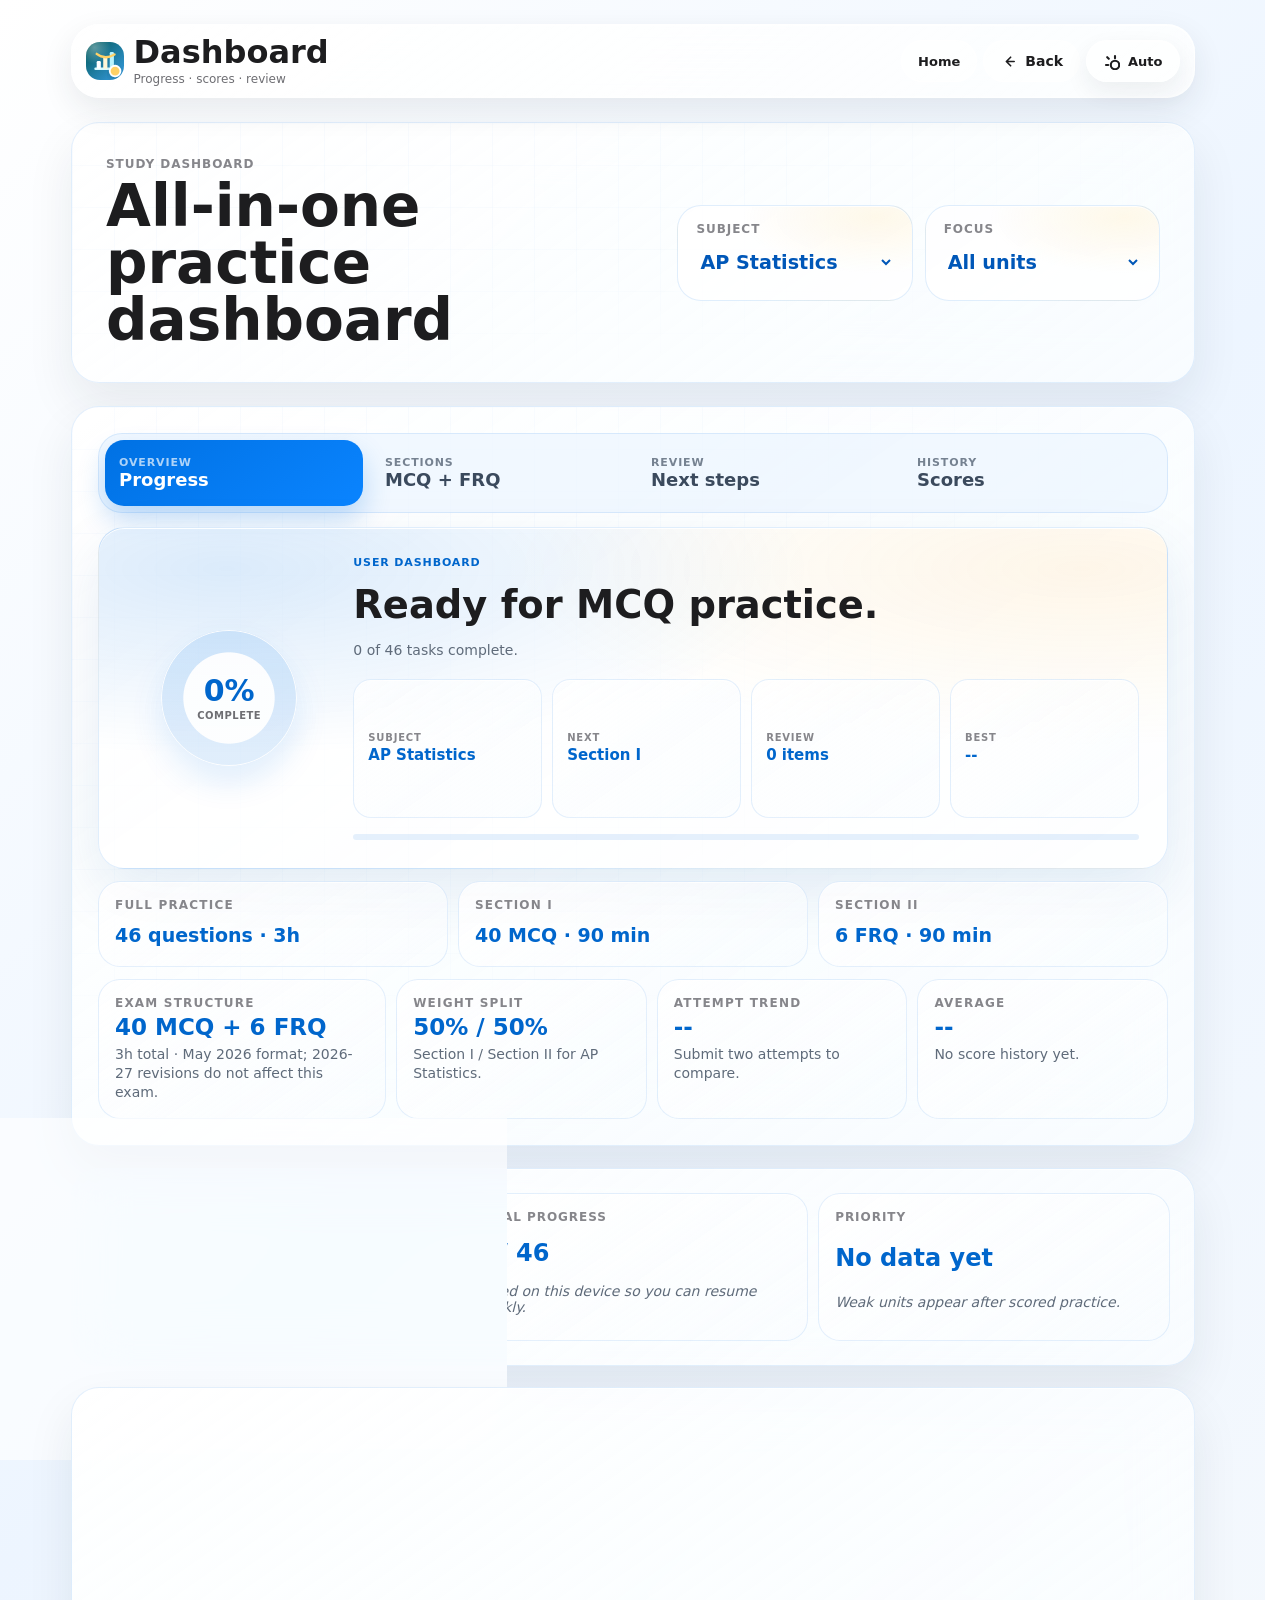
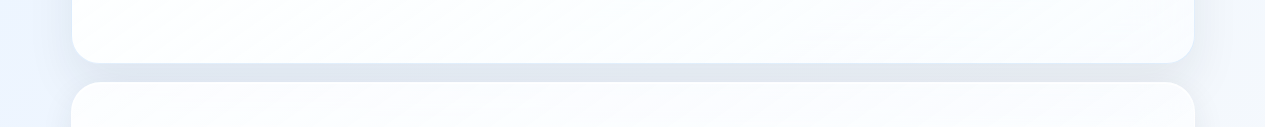
==== commit d629a2e5: "Improve AP practice questions and focus mode" ====
--- a/dashboard.html
+++ b/dashboard.html
@@ -14,7 +14,7 @@
     <meta name="twitter:image" content="https://alanlu439.github.io/ap/assets/social-preview.png">
     <link rel="icon" type="image/svg+xml" href="assets/ap-icon.svg">
     <script>try{const m=localStorage.getItem("ap-practice-theme-mode-v1");const s=window.matchMedia&&window.matchMedia("(prefers-color-scheme: dark)").matches?"dark":"light";document.documentElement.dataset.theme=m==="dark"||m==="light"?m:s;document.documentElement.dataset.themeMode=m==="dark"||m==="light"?m:"auto"}catch{document.documentElement.dataset.theme="light";document.documentElement.dataset.themeMode="auto"}</script>
-    <link rel="stylesheet" href="styles.css?v=dashboard-20260516c">
+    <link rel="stylesheet" href="styles.css?v=focus-20260516d">
   </head>
   <body>
     <div class="app-shell">
@@ -282,8 +282,8 @@
       </form>
     </dialog>
 
-    <script src="practice-data.js?v=dashboard-20260516c"></script>
-    <script src="start.js?v=dashboard-20260516c"></script>
-    <script src="chrome.js?v=dashboard-20260516c"></script>
+    <script src="practice-data.js?v=focus-20260516d"></script>
+    <script src="start.js?v=focus-20260516d"></script>
+    <script src="chrome.js?v=focus-20260516d"></script>
   </body>
 </html>
--- a/styles.css
+++ b/styles.css
@@ -7684,6 +7684,331 @@
   }
 }
 
+/* Focus mode and final dashboard polish */
+.focus-toggle {
+  min-width: 92px;
+}
+
+.frq-focus-actions {
+  display: none;
+}
+
+.dashboard-page .dashboard-hero-card.dashboard-hero-card-pro {
+  grid-template-columns: minmax(112px, 0.26fr) minmax(0, 1fr);
+  align-items: stretch;
+  min-height: clamp(260px, 29vw, 342px);
+}
+
+.dashboard-page .dashboard-hero-card.dashboard-hero-card-pro .dashboard-ring {
+  place-self: center;
+  width: clamp(96px, 12vw, 136px);
+}
+
+.dashboard-page .dashboard-hero-card.dashboard-hero-card-pro .dashboard-hero-copy {
+  align-self: stretch;
+  grid-template-rows: auto auto auto 1fr auto;
+  gap: clamp(10px, 1.5vw, 16px);
+}
+
+.dashboard-page .dashboard-hero-card.dashboard-hero-card-pro .dashboard-hero-stats {
+  align-self: stretch;
+  grid-template-columns: repeat(4, minmax(0, 1fr));
+  gap: 10px;
+}
+
+.dashboard-page .dashboard-hero-card.dashboard-hero-card-pro .dashboard-hero-stats div {
+  align-content: center;
+  min-height: 84px;
+  padding: 14px;
+}
+
+.dashboard-page .dashboard-hero-card.dashboard-hero-card-pro .dashboard-progress-track {
+  align-self: end;
+  width: 100%;
+}
+
+.choice.selected {
+  position: relative;
+  border-color: rgba(0, 113, 227, 0.68);
+  background:
+    radial-gradient(ellipse at 12% 18%, rgba(0, 113, 227, 0.13), transparent 44%),
+    linear-gradient(145deg, rgba(245, 250, 255, 0.96), rgba(255, 255, 255, 0.86));
+  box-shadow:
+    inset 0 0 0 1px rgba(0, 113, 227, 0.22),
+    0 16px 34px rgba(0, 113, 227, 0.12);
+}
+
+.choice.selected .choice-letter {
+  background: linear-gradient(145deg, #0071e3, #5ac8fa);
+  color: #fff;
+}
+
+.choice.selected .choice-text {
+  color: #0a3162;
+  font-weight: 760;
+}
+
+body.focus-mode {
+  --focus-max: 980px;
+}
+
+body.focus-mode .app-shell {
+  max-width: var(--focus-max);
+  padding: clamp(10px, 2vw, 18px);
+}
+
+body.focus-mode .topbar {
+  position: sticky;
+  top: 10px;
+  z-index: 40;
+  display: grid;
+  grid-template-columns: minmax(0, 1fr) auto;
+  gap: 10px;
+  min-height: 0;
+  padding: 10px;
+  border-radius: 24px;
+}
+
+body.focus-mode .brand-block,
+body.focus-mode .page-nav a,
+body.focus-mode .back-button,
+body.focus-mode .sidebar,
+body.focus-mode .site-footer,
+body.focus-mode .exam-note,
+body.focus-mode .review-panel,
+body.focus-mode .structure-panel,
+body.focus-mode .blueprint-panel,
+body.focus-mode .frq-toolbar,
+body.focus-mode .frq-caveat,
+body.focus-mode .frq-rail,
+body.focus-mode .frq-summary {
+  display: none !important;
+}
+
+body.focus-mode .page-nav {
+  grid-column: 2;
+  grid-row: 1;
+  align-self: stretch;
+  justify-self: end;
+  display: flex;
+}
+
+body.focus-mode .focus-toggle {
+  min-width: 112px;
+  min-height: 48px;
+  padding-inline: 16px;
+  border-radius: 18px;
+}
+
+body.focus-mode .status-strip {
+  grid-column: 1;
+  grid-row: 1;
+  grid-template-columns: repeat(2, minmax(0, 1fr));
+  gap: 8px;
+  margin: 0;
+}
+
+body.focus-mode .status-item {
+  min-height: 54px;
+  padding: 10px 12px;
+  border-radius: 18px;
+}
+
+body.focus-mode .status-item:nth-child(3),
+body.focus-mode .frq-status > div:nth-child(3) {
+  display: none;
+}
+
+body.focus-mode .workspace {
+  display: block;
+  max-width: var(--focus-max);
+  margin: 18px auto 0;
+}
+
+body.focus-mode .question-panel,
+body.focus-mode .question-card,
+body.focus-mode .frq-section,
+body.focus-mode .frq-card {
+  width: 100%;
+}
+
+body.focus-mode .question-card {
+  padding: clamp(22px, 4vw, 44px);
+  border-radius: 26px;
+}
+
+body.focus-mode #questionText {
+  font-size: clamp(28px, 4.6vw, 48px);
+  line-height: 1.18;
+}
+
+body.focus-mode .choice {
+  min-height: 78px;
+  border-radius: 22px;
+}
+
+body.focus-mode .actions {
+  display: grid;
+  grid-template-columns: 64px 64px;
+  justify-content: space-between;
+  gap: 14px;
+}
+
+body.focus-mode #flagBtn,
+body.focus-mode #guessBtn,
+body.focus-mode #clearBtn,
+body.focus-mode #startBtn {
+  display: none;
+}
+
+body.focus-mode .frq-section {
+  max-width: var(--focus-max);
+  margin: 18px auto 0;
+  padding: clamp(18px, 3vw, 32px);
+  border-radius: 26px;
+}
+
+body.focus-mode .frq-header {
+  position: sticky;
+  top: 92px;
+  z-index: 30;
+  grid-template-columns: 1fr;
+  margin-bottom: 16px;
+  padding: 0;
+}
+
+body.focus-mode .frq-header > div:first-child {
+  display: none;
+}
+
+body.focus-mode .frq-status {
+  grid-template-columns: repeat(2, minmax(0, 1fr));
+  width: 100%;
+}
+
+body.focus-mode .frq-workspace {
+  display: block;
+}
+
+body.focus-mode .frq-grid {
+  gap: 18px;
+}
+
+body.focus-mode .frq-card {
+  padding: clamp(22px, 4vw, 40px);
+  border-radius: 26px;
+}
+
+body.focus-mode .frq-question-text {
+  font-size: clamp(22px, 3.8vw, 34px);
+  line-height: 1.28;
+}
+
+body.focus-mode .frq-part textarea {
+  min-height: 180px;
+  border-radius: 20px;
+}
+
+body.focus-mode .frq-focus-actions {
+  position: sticky;
+  bottom: 10px;
+  z-index: 36;
+  display: flex;
+  justify-content: space-between;
+  gap: 14px;
+  margin-top: 16px;
+  padding: 10px;
+  border: 1px solid rgba(0, 113, 227, 0.14);
+  border-radius: 22px;
+  background: rgba(255, 255, 255, 0.72);
+  box-shadow: var(--shadow-soft);
+  backdrop-filter: blur(20px) saturate(170%);
+  -webkit-backdrop-filter: blur(20px) saturate(170%);
+}
+
+html[data-theme="dark"] .choice.selected {
+  border-color: rgba(140, 200, 255, 0.78);
+  background:
+    radial-gradient(ellipse at 12% 20%, rgba(10, 132, 255, 0.26), transparent 42%),
+    linear-gradient(145deg, rgba(20, 47, 78, 0.88), rgba(11, 18, 30, 0.82));
+  box-shadow:
+    inset 0 0 0 1px rgba(140, 200, 255, 0.36),
+    0 16px 36px rgba(10, 132, 255, 0.22);
+}
+
+html[data-theme="dark"] .choice.selected .choice-text {
+  color: #fff !important;
+}
+
+html[data-theme="dark"] body.focus-mode .frq-focus-actions {
+  border-color: rgba(142, 205, 255, 0.16);
+  background: rgba(16, 24, 38, 0.82);
+}
+
+html[data-theme="dark"] body.focus-mode .topbar,
+html[data-theme="dark"] body.focus-mode .frq-section,
+html[data-theme="dark"] body.focus-mode .question-card,
+html[data-theme="dark"] body.focus-mode .frq-card {
+  background:
+    linear-gradient(145deg, rgba(22, 32, 48, 0.92), rgba(9, 14, 22, 0.82)),
+    rgba(8, 12, 18, 0.88);
+}
+
+html[data-theme="dark"] body.focus-mode #questionText,
+html[data-theme="dark"] body.focus-mode .frq-question-text,
+html[data-theme="dark"] body.focus-mode .frq-card h3,
+html[data-theme="dark"] body.focus-mode .frq-card label,
+html[data-theme="dark"] body.focus-mode .frq-part label {
+  color: rgba(245, 247, 251, 0.96);
+}
+
+html[data-theme="dark"] body.focus-mode .question-count,
+html[data-theme="dark"] body.focus-mode .set-label,
+html[data-theme="dark"] body.focus-mode .frq-meta,
+html[data-theme="dark"] body.focus-mode .frq-part small {
+  color: rgba(207, 218, 232, 0.76);
+}
+
+@media (max-width: 760px) {
+  .dashboard-page .dashboard-hero-card.dashboard-hero-card-pro {
+    grid-template-columns: 94px minmax(0, 1fr);
+    align-items: center;
+    min-height: 0;
+  }
+
+  .dashboard-page .dashboard-hero-card.dashboard-hero-card-pro .dashboard-ring {
+    justify-self: center;
+    width: 92px;
+  }
+
+  .dashboard-page .dashboard-hero-card.dashboard-hero-card-pro .dashboard-hero-stats {
+    grid-template-columns: repeat(2, minmax(0, 1fr));
+  }
+
+  body.focus-mode .topbar {
+    grid-template-columns: 1fr;
+  }
+
+  body.focus-mode .page-nav,
+  body.focus-mode .status-strip {
+    grid-column: 1;
+    grid-row: auto;
+  }
+
+  body.focus-mode .focus-toggle {
+    width: 100%;
+  }
+
+  body.focus-mode .status-strip,
+  body.focus-mode .frq-status {
+    grid-template-columns: 1fr 1fr;
+  }
+
+  body.focus-mode #questionText {
+    font-size: clamp(25px, 7vw, 36px);
+  }
+}
+
 @media print {
   body {
     background: #fff !important;
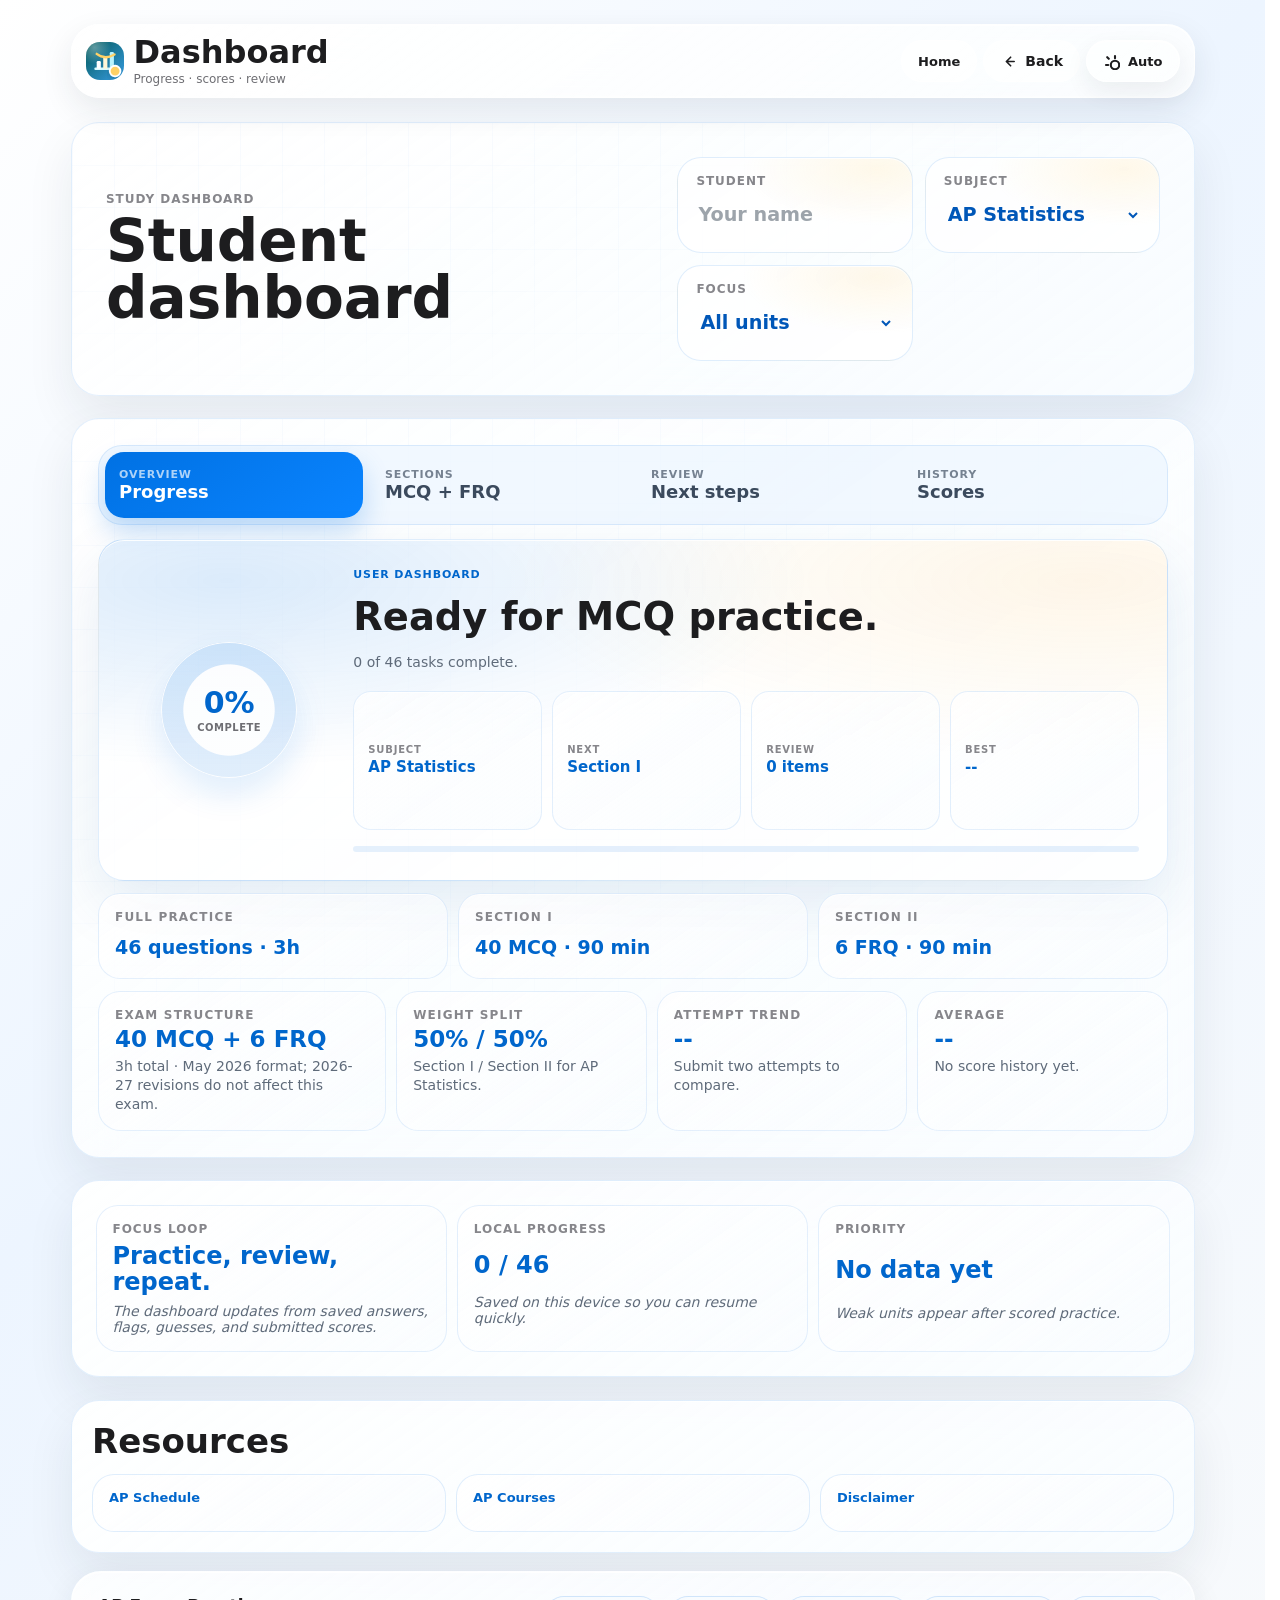
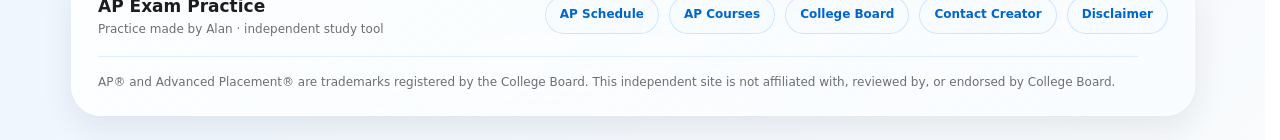
==== commit 92ce21fd: "Personalize dashboard and fix MCQ actions" ====
--- a/dashboard.html
+++ b/dashboard.html
@@ -14,7 +14,7 @@
     <meta name="twitter:image" content="https://alanlu439.github.io/ap/assets/social-preview.png">
     <link rel="icon" type="image/svg+xml" href="assets/ap-icon.svg">
     <script>try{const m=localStorage.getItem("ap-practice-theme-mode-v1");const s=window.matchMedia&&window.matchMedia("(prefers-color-scheme: dark)").matches?"dark":"light";document.documentElement.dataset.theme=m==="dark"||m==="light"?m:s;document.documentElement.dataset.themeMode=m==="dark"||m==="light"?m:"auto"}catch{document.documentElement.dataset.theme="light";document.documentElement.dataset.themeMode="auto"}</script>
-    <link rel="stylesheet" href="styles.css?v=focus-20260516d">
+    <link rel="stylesheet" href="styles.css?v=focus-20260516e">
   </head>
   <body>
     <div class="app-shell">
@@ -38,9 +38,13 @@
         <section class="dashboard-command-header" aria-labelledby="studyDashboardTitle">
           <div>
             <span>Study Dashboard</span>
-            <h2 id="studyDashboardTitle">All-in-one practice dashboard</h2>
+            <h2 id="studyDashboardTitle">Student dashboard</h2>
           </div>
           <div class="dashboard-control-bar" aria-label="Dashboard controls">
+            <label for="dashboardStudentName">
+              <span>Student</span>
+              <input id="dashboardStudentName" type="text" inputmode="text" autocomplete="name" maxlength="32" placeholder="Your name" aria-label="Student name">
+            </label>
             <label for="dashboardSubjectSelect">
               <span>Subject</span>
               <select id="dashboardSubjectSelect" aria-label="Select dashboard subject"></select>
@@ -282,8 +286,8 @@
       </form>
     </dialog>
 
-    <script src="practice-data.js?v=focus-20260516d"></script>
-    <script src="start.js?v=focus-20260516d"></script>
-    <script src="chrome.js?v=focus-20260516d"></script>
+    <script src="practice-data.js?v=focus-20260516e"></script>
+    <script src="start.js?v=focus-20260516e"></script>
+    <script src="chrome.js?v=focus-20260516e"></script>
   </body>
 </html>
--- a/styles.css
+++ b/styles.css
@@ -8009,6 +8009,60 @@
   }
 }
 
+.dashboard-page .dashboard-control-bar input {
+  width: 100%;
+  min-width: 0;
+  min-height: 42px;
+  border: 0;
+  outline: 0;
+  background: transparent;
+  color: #0057b8;
+  font: inherit;
+  font-size: clamp(17px, 1.5vw, 21px);
+  font-weight: 850;
+}
+
+.dashboard-page .dashboard-control-bar input::placeholder {
+  color: rgba(42, 56, 72, 0.46);
+}
+
+html[data-theme="dark"] .dashboard-page .dashboard-control-bar input {
+  color: #8cc8ff;
+}
+
+html[data-theme="dark"] .dashboard-page .dashboard-control-bar input::placeholder {
+  color: rgba(207, 218, 232, 0.46);
+}
+
+#clearBtn {
+  min-width: 76px;
+  width: auto;
+  padding-inline: 14px;
+}
+
+@media (max-width: 760px) {
+  .actions {
+    grid-template-columns: 44px minmax(0, 1fr) minmax(0, 1fr) minmax(76px, 0.45fr);
+  }
+
+  #clearBtn {
+    justify-self: stretch;
+    min-width: 0;
+    width: 100%;
+    padding-inline: 10px;
+  }
+}
+
+@media (max-width: 430px) {
+  .actions {
+    grid-template-columns: 44px minmax(0, 1fr) minmax(0, 1fr);
+  }
+
+  #clearBtn {
+    grid-column: 1 / -1;
+  }
+}
+
 @media print {
   body {
     background: #fff !important;
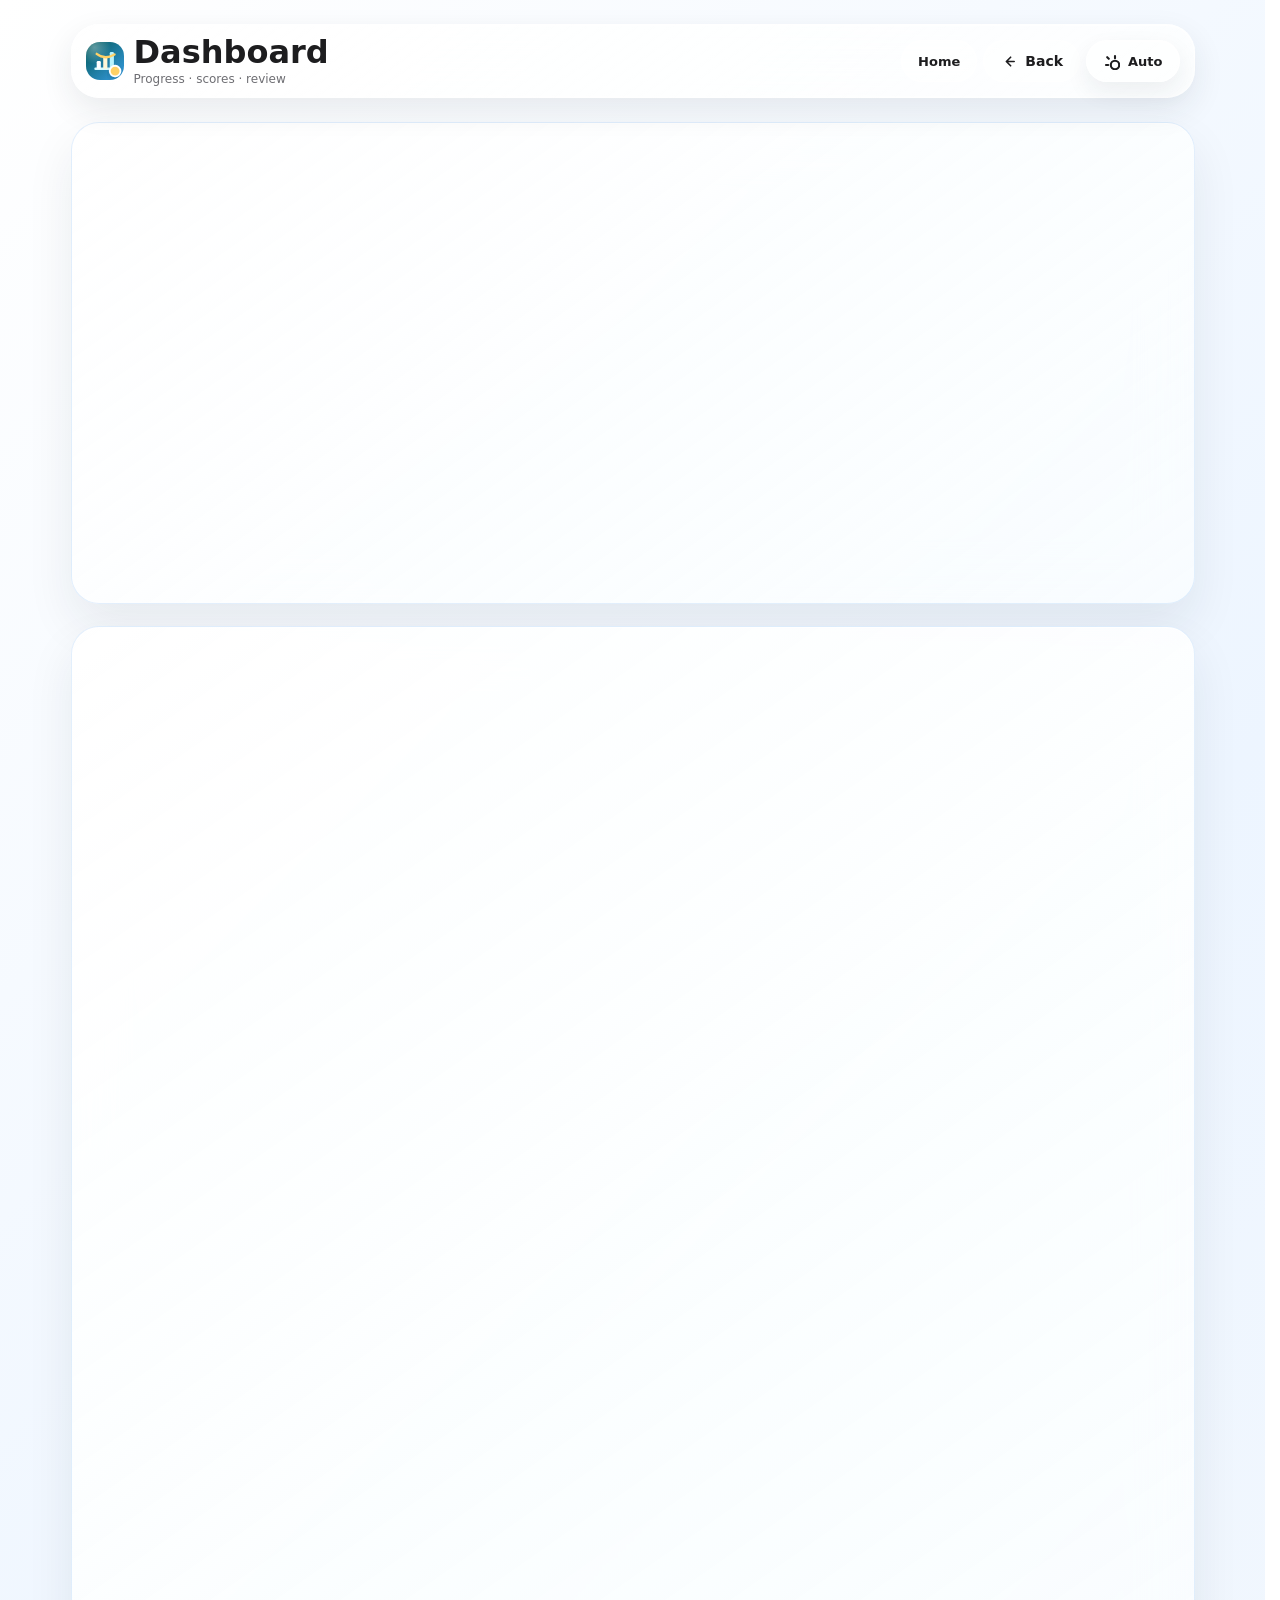
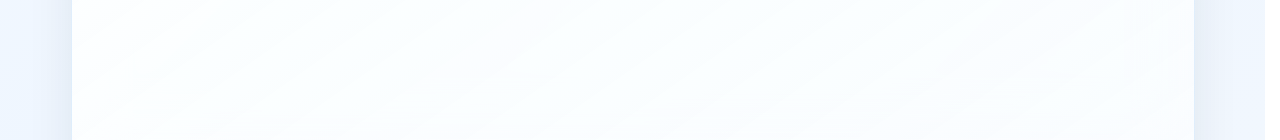
==== commit 3eaa82eb: "Add official AP schedule status" ====
--- a/dashboard.html
+++ b/dashboard.html
@@ -14,7 +14,7 @@
     <meta name="twitter:image" content="https://alanlu439.github.io/ap/assets/social-preview.png">
     <link rel="icon" type="image/svg+xml" href="assets/ap-icon.svg">
     <script>try{const m=localStorage.getItem("ap-practice-theme-mode-v1");const s=window.matchMedia&&window.matchMedia("(prefers-color-scheme: dark)").matches?"dark":"light";document.documentElement.dataset.theme=m==="dark"||m==="light"?m:s;document.documentElement.dataset.themeMode=m==="dark"||m==="light"?m:"auto"}catch{document.documentElement.dataset.theme="light";document.documentElement.dataset.themeMode="auto"}</script>
-    <link rel="stylesheet" href="styles.css?v=focus-20260516e">
+    <link rel="stylesheet" href="styles.css?v=focus-20260517a">
   </head>
   <body>
     <div class="app-shell">
@@ -286,8 +286,8 @@
       </form>
     </dialog>
 
-    <script src="practice-data.js?v=focus-20260516e"></script>
-    <script src="start.js?v=focus-20260516e"></script>
-    <script src="chrome.js?v=focus-20260516e"></script>
+    <script src="practice-data.js?v=focus-20260517a"></script>
+    <script src="start.js?v=focus-20260517a"></script>
+    <script src="chrome.js?v=focus-20260517a"></script>
   </body>
 </html>
--- a/styles.css
+++ b/styles.css
@@ -1094,6 +1094,96 @@
   border-radius: inherit;
   background: linear-gradient(90deg, #0071e3, #5ac8fa, #ffb340);
   transition: width 320ms ease;
+}
+
+.official-status-card {
+  display: grid;
+  grid-template-columns: minmax(0, 1fr);
+  gap: 14px;
+  padding: 16px;
+  border: 1px solid rgba(0, 113, 227, 0.14);
+  border-radius: 28px;
+  background:
+    linear-gradient(145deg, rgba(255, 255, 255, 0.78), rgba(247, 251, 255, 0.58)),
+    rgba(255, 255, 255, 0.58);
+  box-shadow:
+    inset 0 1px 0 rgba(255, 255, 255, 0.86),
+    0 16px 38px rgba(31, 42, 55, 0.07);
+}
+
+.official-status-copy {
+  display: grid;
+  gap: 7px;
+}
+
+.official-status-copy span,
+.official-status-grid dt {
+  color: #0066cc;
+  font-size: 11px;
+  font-weight: 850;
+  letter-spacing: 0.04em;
+  line-height: 1;
+  text-transform: uppercase;
+}
+
+.official-status-copy strong {
+  color: #1d1d1f;
+  font-size: clamp(19px, 2.4vw, 27px);
+  line-height: 1.1;
+}
+
+.official-status-copy em {
+  color: #4b5b62;
+  font-size: 13px;
+  font-style: normal;
+  font-weight: 650;
+  line-height: 1.4;
+}
+
+.official-status-grid {
+  display: grid;
+  grid-template-columns: repeat(3, minmax(0, 1fr));
+  gap: 10px;
+  margin: 0;
+}
+
+.official-status-grid div {
+  min-width: 0;
+  padding: 12px;
+  border: 1px solid rgba(0, 113, 227, 0.11);
+  border-radius: 20px;
+  background: rgba(255, 255, 255, 0.52);
+}
+
+.official-status-grid dt {
+  margin-bottom: 7px;
+  color: #86868b;
+}
+
+.official-status-grid dd {
+  margin: 0;
+  color: #1d1d1f;
+  font-size: 14px;
+  font-weight: 760;
+  line-height: 1.25;
+}
+
+.official-status-links {
+  display: flex;
+  flex-wrap: wrap;
+  gap: 8px;
+}
+
+.official-status-links a {
+  min-height: 34px;
+  padding: 7px 12px;
+  border: 1px solid rgba(0, 113, 227, 0.16);
+  border-radius: 999px;
+  background: rgba(245, 250, 255, 0.72);
+  color: #0066cc;
+  font-size: 12px;
+  font-weight: 760;
+  text-decoration: none;
 }
 
 .timeline-controls {
@@ -8034,6 +8124,35 @@
   color: rgba(207, 218, 232, 0.46);
 }
 
+html[data-theme="dark"] .official-status-card {
+  border-color: rgba(142, 205, 255, 0.16);
+  background:
+    linear-gradient(145deg, rgba(255, 255, 255, 0.08), rgba(255, 255, 255, 0.035)),
+    rgba(12, 22, 38, 0.82);
+  box-shadow: inset 0 1px 0 rgba(255, 255, 255, 0.08);
+}
+
+html[data-theme="dark"] .official-status-grid div,
+html[data-theme="dark"] .official-status-links a {
+  border-color: rgba(142, 205, 255, 0.16);
+  background: rgba(255, 255, 255, 0.055);
+}
+
+html[data-theme="dark"] .official-status-copy span,
+html[data-theme="dark"] .official-status-grid dt,
+html[data-theme="dark"] .official-status-links a {
+  color: #8cc8ff;
+}
+
+html[data-theme="dark"] .official-status-copy strong,
+html[data-theme="dark"] .official-status-grid dd {
+  color: #f5f8ff;
+}
+
+html[data-theme="dark"] .official-status-copy em {
+  color: rgba(207, 218, 232, 0.78);
+}
+
 #clearBtn {
   min-width: 76px;
   width: auto;
@@ -8050,6 +8169,10 @@
     min-width: 0;
     width: 100%;
     padding-inline: 10px;
+  }
+
+  .official-status-grid {
+    grid-template-columns: 1fr;
   }
 }
 
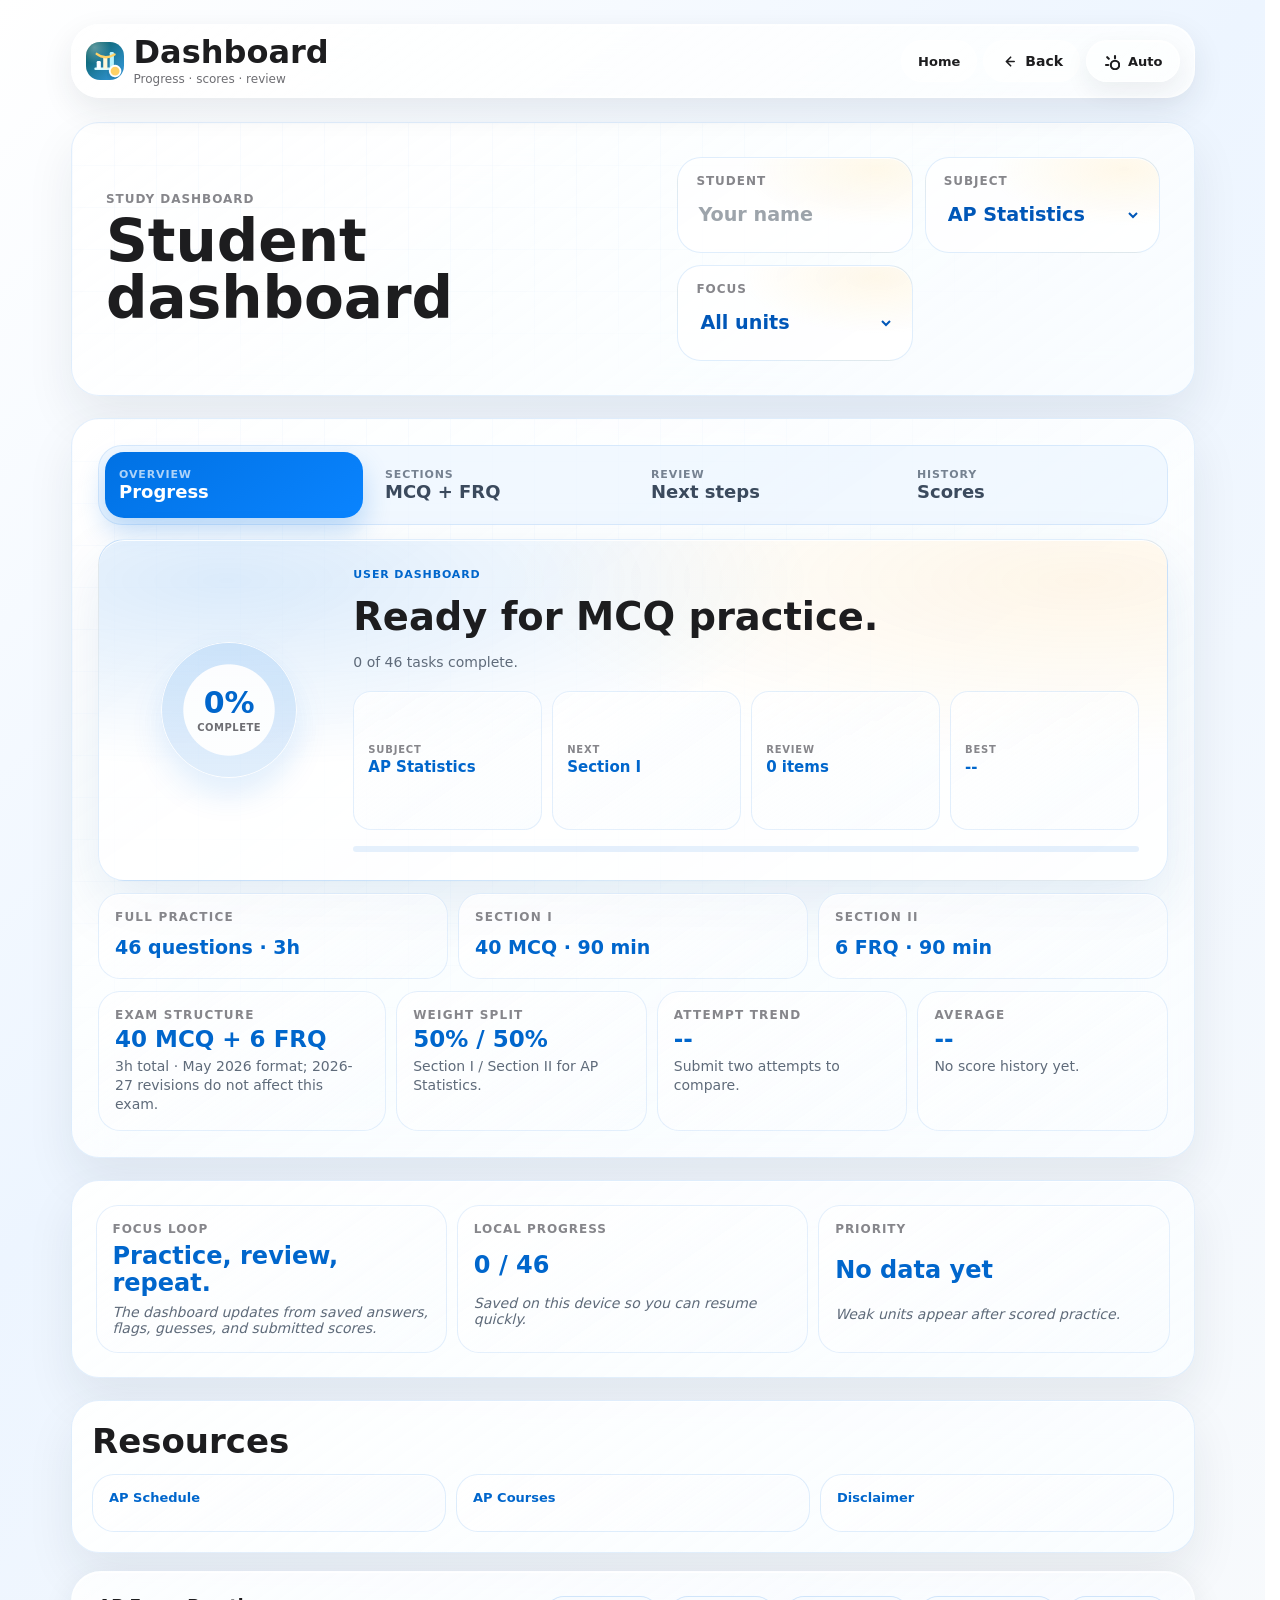
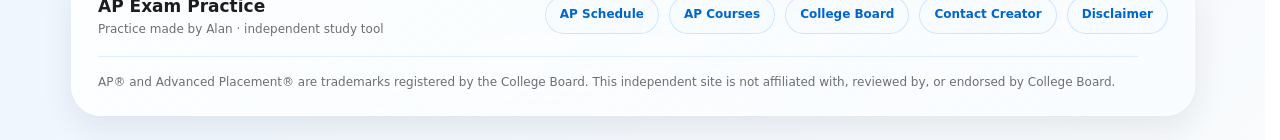
==== commit fb33c8fb: "Regenerate AP practice question banks" ====
--- a/dashboard.html
+++ b/dashboard.html
@@ -14,7 +14,7 @@
     <meta name="twitter:image" content="https://alanlu439.github.io/ap/assets/social-preview.png">
     <link rel="icon" type="image/svg+xml" href="assets/ap-icon.svg">
     <script>try{const m=localStorage.getItem("ap-practice-theme-mode-v1");const s=window.matchMedia&&window.matchMedia("(prefers-color-scheme: dark)").matches?"dark":"light";document.documentElement.dataset.theme=m==="dark"||m==="light"?m:s;document.documentElement.dataset.themeMode=m==="dark"||m==="light"?m:"auto"}catch{document.documentElement.dataset.theme="light";document.documentElement.dataset.themeMode="auto"}</script>
-    <link rel="stylesheet" href="styles.css?v=focus-20260517a">
+    <link rel="stylesheet" href="styles.css?v=focus-20260517b">
   </head>
   <body>
     <div class="app-shell">
@@ -286,8 +286,8 @@
       </form>
     </dialog>
 
-    <script src="practice-data.js?v=focus-20260517a"></script>
-    <script src="start.js?v=focus-20260517a"></script>
-    <script src="chrome.js?v=focus-20260517a"></script>
+    <script src="practice-data.js?v=focus-20260517b"></script>
+    <script src="start.js?v=focus-20260517b"></script>
+    <script src="chrome.js?v=focus-20260517b"></script>
   </body>
 </html>
